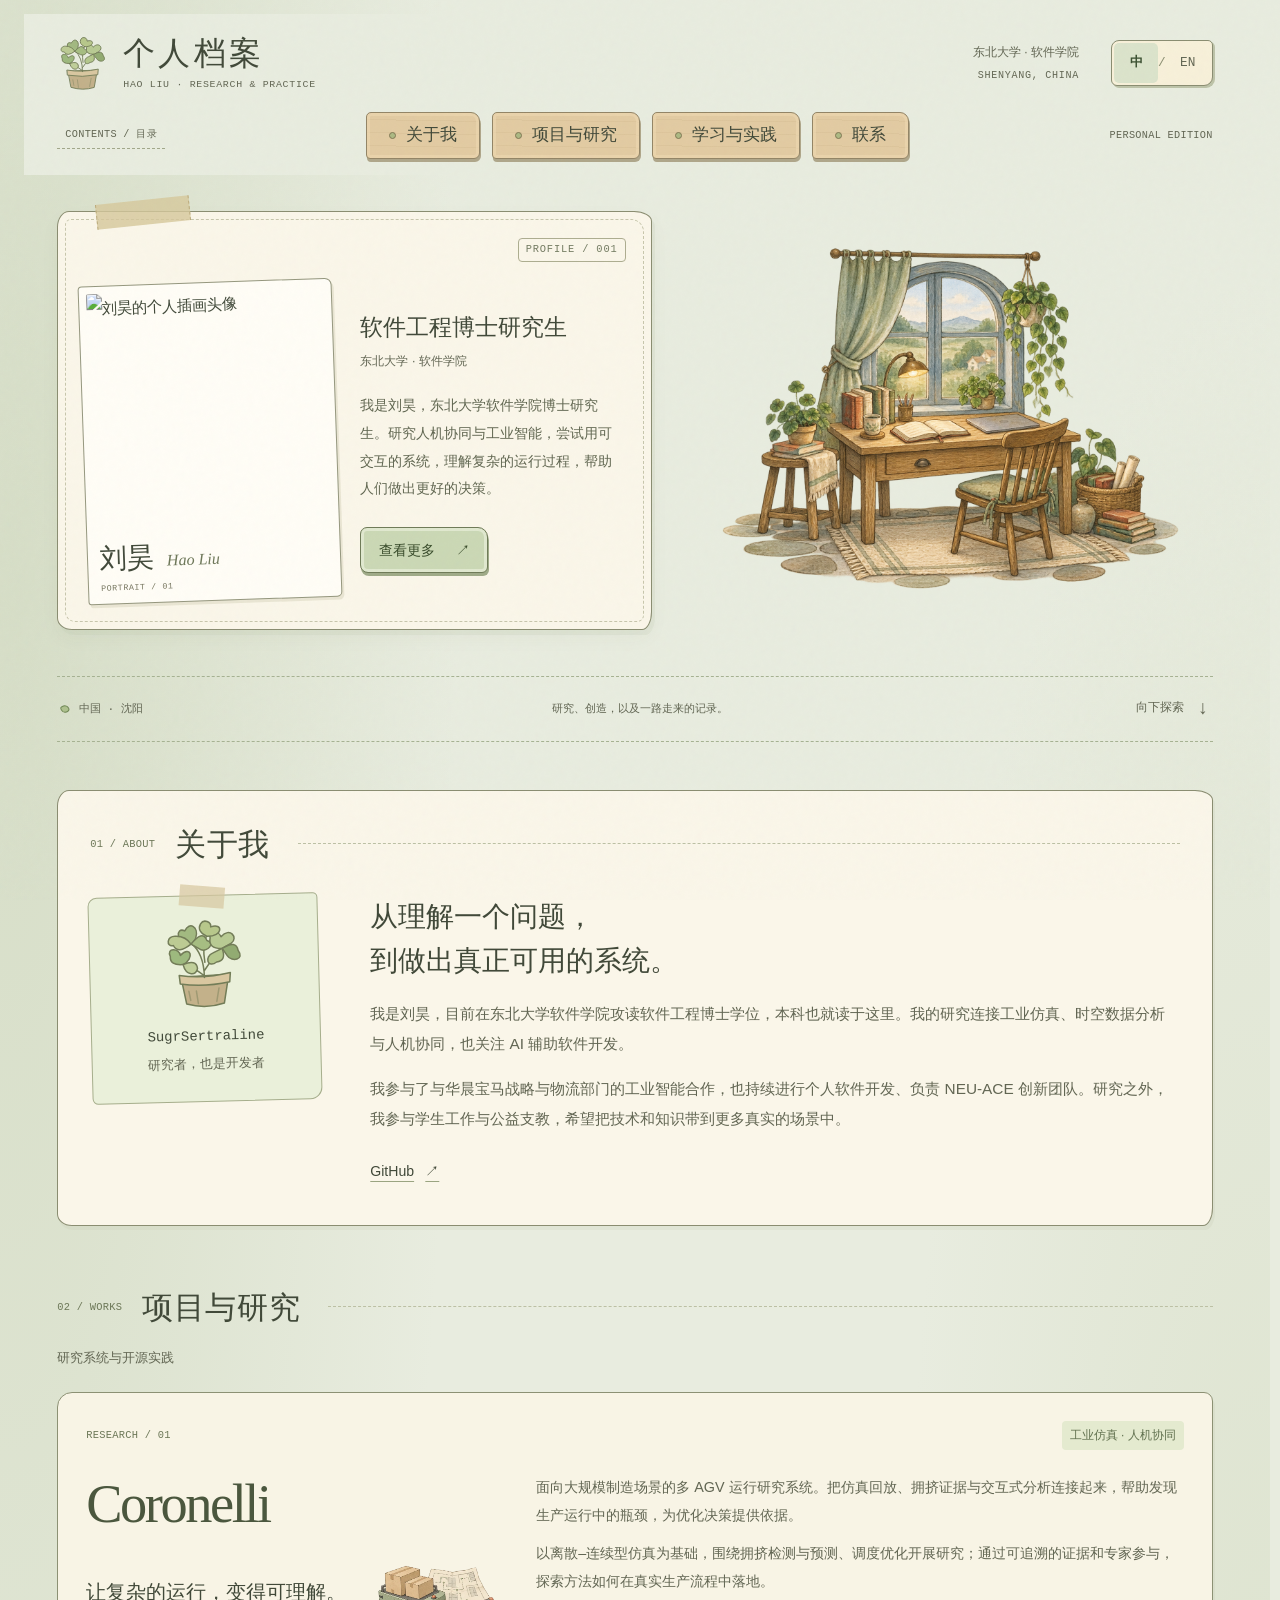
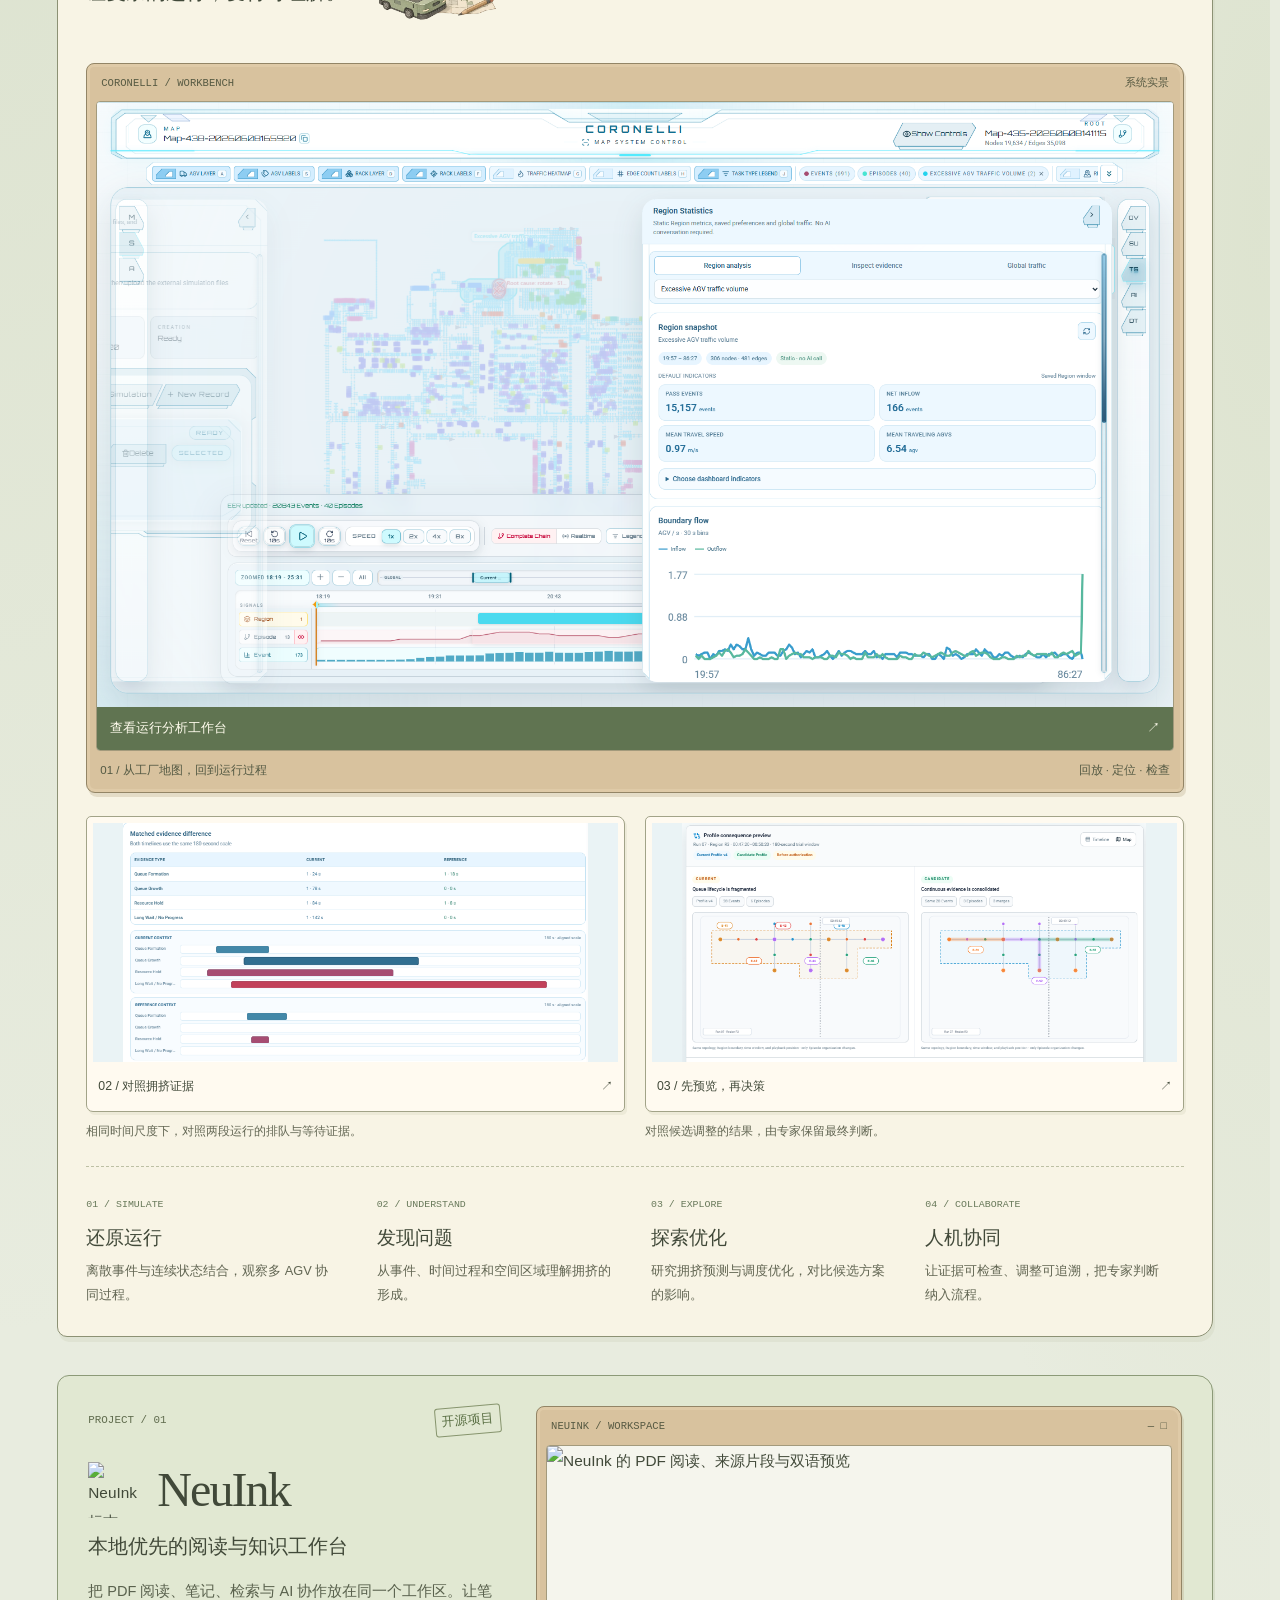
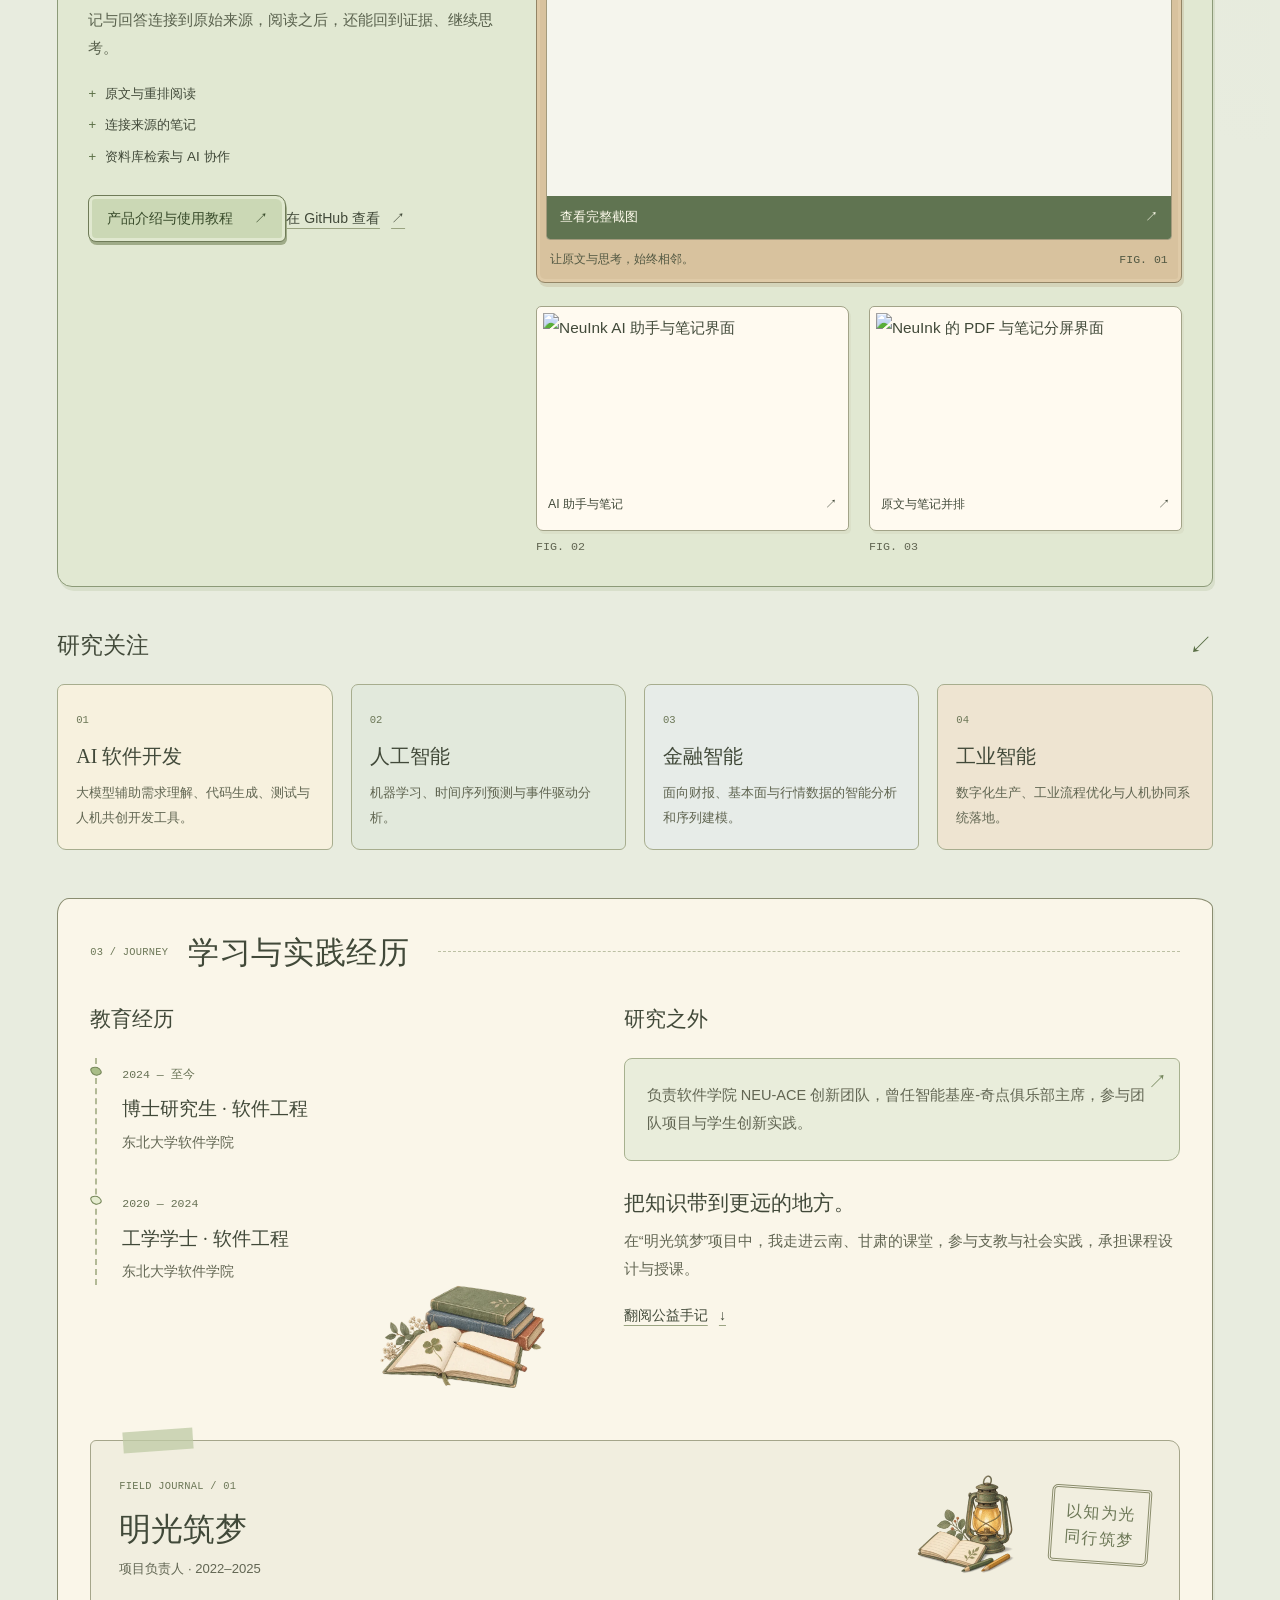
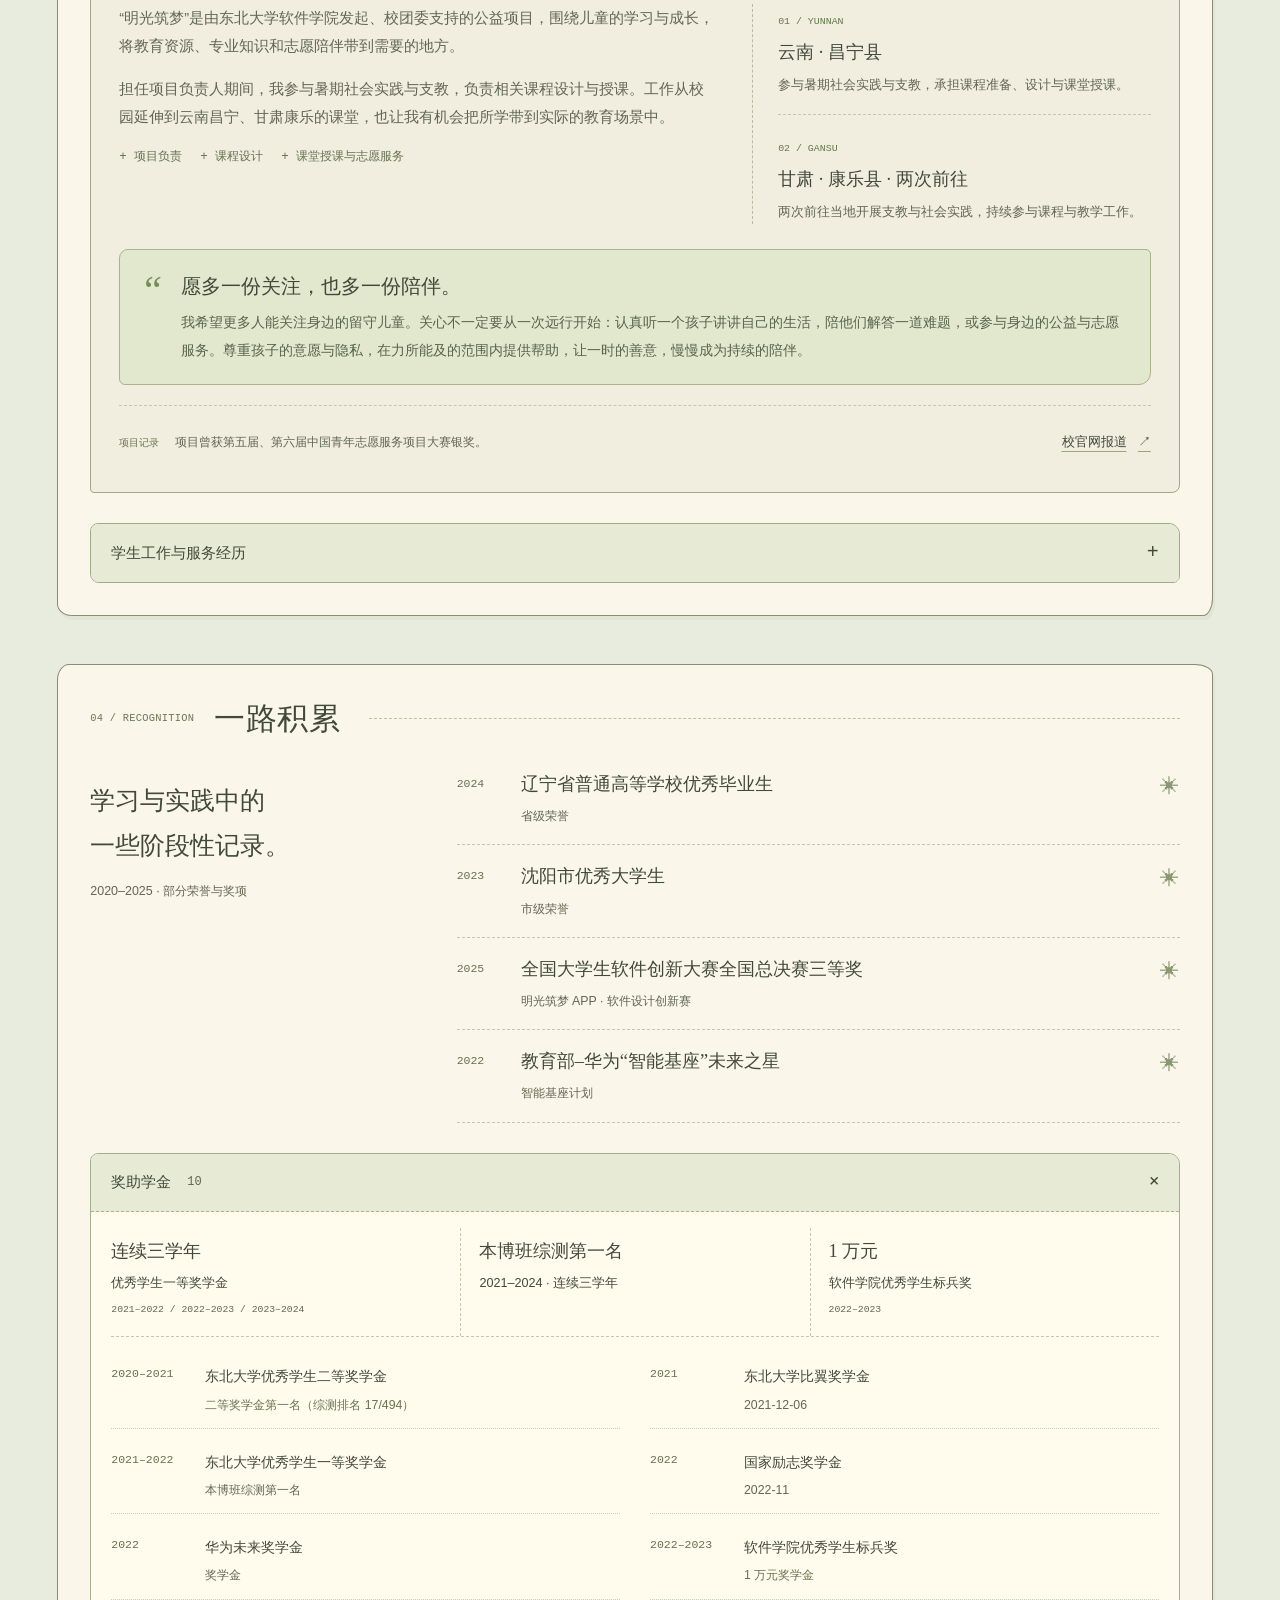
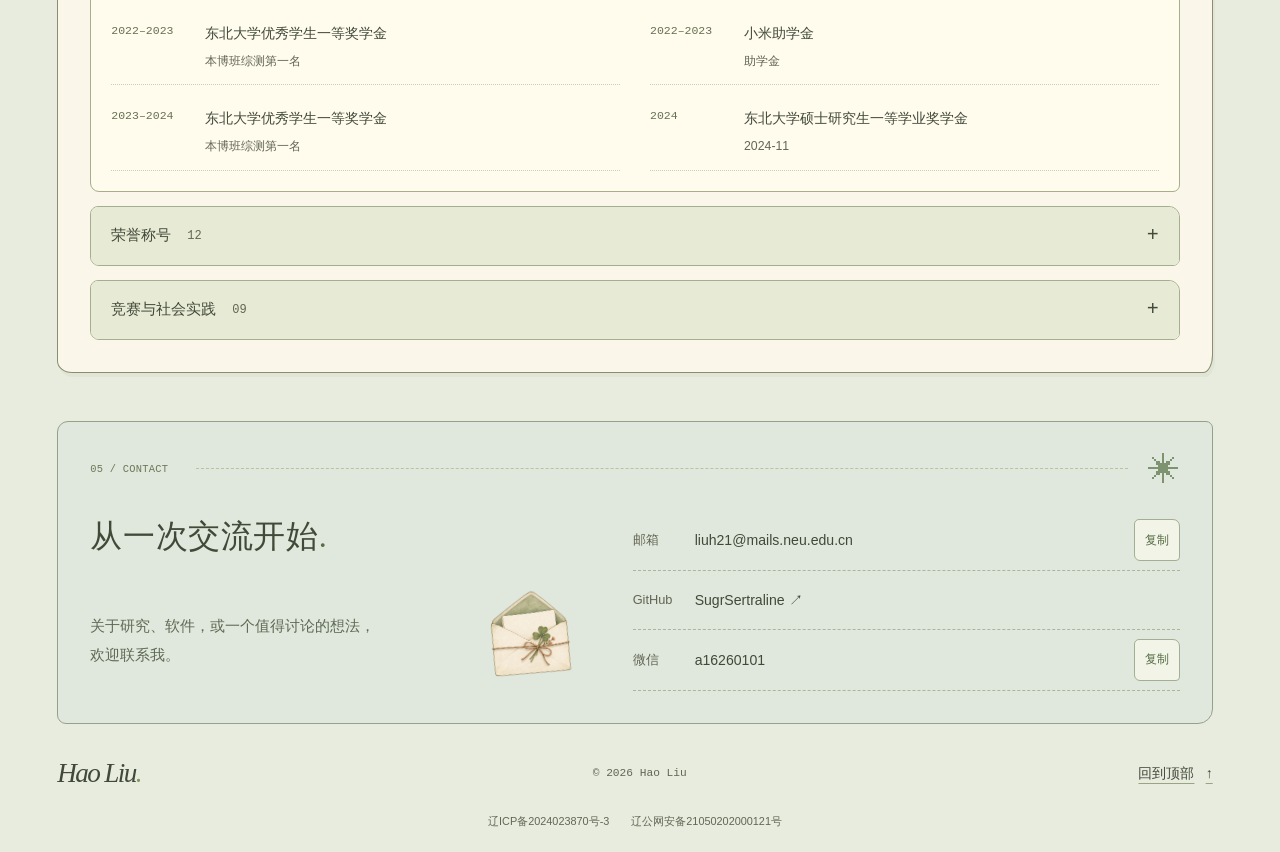
==== index.html @ 45f4bd94 "site: publish personal homepage and link Neuink guide" ====
<!DOCTYPE html>

<html lang="zh-CN">
<head>
<meta charset="utf-8"/>
<meta content="width=device-width, initial-scale=1, viewport-fit=cover" name="viewport"/>
<meta content="刘昊，东北大学软件学院软件工程博士研究生。研究工业仿真、拥挤分析与人机协同，开发 Coronelli 与 NeuInk。" name="description"/>
<meta content="#e8ecdf" name="theme-color"/>
<title>刘昊 Hao Liu · 研究与实践</title>
<link href="https://cdn.sugrsertraline.top/icon.png" rel="icon" type="image/png"/>
<link href="https://cdn.sugrsertraline.top/icon.png" rel="apple-touch-icon"/>
<link href="./assets/observatory.css?v=f164f3eff3" rel="stylesheet"/>
<link href="./assets/site.css?v=f6e7aa1efb" rel="stylesheet"/>
<link href="./assets/cottage.css?v=7f6e14c7ea" rel="stylesheet"/>
<script defer="" src="./assets/site.js?v=0a96ed7f50"></script>
<script defer="" src="./assets/cottage-motion.js?v=49796ff4e0"></script>
</head>
<body>
<a class="skip-link" data-en="Skip to content" href="#main">跳到正文</a>
<div class="paper"><header class="site-header">
<div class="masthead page-width">
<a aria-label="刘昊，返回首页" class="archive-mark" data-en-aria="Hao Liu, back to top" href="#home"><span class="masthead-title"><strong data-en="The Personal Archive">个人档案</strong><small>HAO LIU · RESEARCH &amp; PRACTICE</small></span></a>
<div class="masthead-note"><span data-en="Northeastern University">东北大学 · 软件学院</span><span>SHENYANG, CHINA</span></div>
<div class="header-controls"><div aria-label="页面语言" class="language-switch" data-en-aria="Page language" role="group"><button aria-label="切换为中文" aria-pressed="true" data-language="zh" type="button">中</button><span aria-hidden="true">/</span><button aria-label="Switch to English" aria-pressed="false" data-language="en" type="button">EN</button></div><button aria-controls="navigation" aria-expanded="false" aria-label="打开导航" class="menu-toggle" data-en-aria="Open navigation" type="button"><span></span><span></span></button></div>
</div>
<div class="navigation-wrap page-width"><span aria-hidden="true" class="nav-caption">CONTENTS / 目录</span><nav aria-label="主导航" class="navigation" data-en-aria="Main navigation" id="navigation"><a data-en="About" href="#about">关于我</a><a data-en="Projects &amp; research" href="#research">项目与研究</a><a data-en="Journey" href="#journey">学习与实践</a><a data-en="Contact" href="#contact">联系</a></nav><span aria-hidden="true" class="nav-edition">PERSONAL EDITION</span></div>
</header><main id="main">
<section aria-labelledby="hero-name" class="hero page-width" id="home">
<div class="hero-copy">
<p class="eyebrow"><span class="issue-label">PROFILE / 001</span></p>
<figure class="hero-portrait"><img alt="刘昊的个人插画头像" class="hero-avatar" data-en-alt="Hao Liu’s illustrated avatar" decoding="async" fetchpriority="high" height="400" src="https://cdn.sugrsertraline.top/avatar.webp" width="400"/><figcaption><h1 id="hero-name"><span>刘昊</span><span lang="en">Hao Liu</span></h1><span aria-hidden="true" class="portrait-number">PORTRAIT / 01</span></figcaption></figure>
<div class="hero-identity">
<p class="hero-role" data-en="PhD Student in Software Engineering">软件工程博士研究生</p>
<p class="hero-affiliation" data-en="School of Software, Northeastern University">东北大学 · 软件学院</p>
<p class="hero-intro" data-en="I am Hao Liu, a PhD student at Northeastern University’s School of Software. I study human–AI collaboration and industrial intelligence, building systems that help people understand complex processes and make better decisions.">我是刘昊，东北大学软件学院博士研究生。研究人机协同与工业智能，尝试用可交互的系统，理解复杂的运行过程，帮助人们做出更好的决策。</p>
<div class="hero-actions"><a class="button button-primary" href="#research"><span data-en="View more">查看更多</span><span aria-hidden="true">↗</span></a></div>
</div>
</div>
<div class="hero-art">
  <img class="study-scene" src="./assets/study-cottage.png" width="1536" height="1024" alt="" aria-hidden="true" draggable="false" decoding="async" fetchpriority="high"/>
</div>
<div class="hero-foot"><span class="location"><span aria-hidden="true" class="location-dot"></span><span data-en="Shenyang, China">中国 · 沈阳</span></span><span class="hero-foot-middle" data-en="Research, making, and notes along the way.">研究、创造，以及一路走来的记录。</span><a class="scroll-link" href="#about"><span data-en="SCROLL TO EXPLORE">向下探索</span><span aria-hidden="true">↓</span></a></div>
</section>
<section aria-labelledby="about-heading" class="section page-width" id="about">
<div class="section-heading"><span class="section-index">01 / ABOUT</span><h2 data-en="A little about me" id="about-heading">关于我</h2></div>
<div class="about-layout">
<div class="profile-note"><div><strong>SugrSertraline</strong><span data-en="Researcher &amp; developer">研究者，也是开发者</span></div></div>
<div class="about-body">
<p class="about-lead" data-en="From understanding a problem to building a system people can use.">从理解一个问题，<br/>到做出真正可用的系统。</p>
<p data-en="I am Hao Liu, a PhD student in Software Engineering at Northeastern University’s School of Software, where I also completed my undergraduate studies. My research connects industrial simulation, spatiotemporal analysis, and human–AI collaboration, with an interest in AI-assisted software development.">我是刘昊，目前在东北大学软件学院攻读软件工程博士学位，本科也就读于这里。我的研究连接工业仿真、时空数据分析与人机协同，也关注 AI 辅助软件开发。</p>
<p data-en="I have participated in industrial intelligence collaboration with BMW Brilliance’s Strategy and Logistics departments. Alongside research, I develop software, lead the NEU-ACE innovation team, and take part in educational volunteering and community projects.">我参与了与华晨宝马战略与物流部门的工业智能合作，也持续进行个人软件开发、负责 NEU-ACE 创新团队。研究之外，我参与学生工作与公益支教，希望把技术和知识带到更多真实的场景中。</p>
<div class="about-links"><a class="text-link" href="https://github.com/SugrSertraline" rel="noopener noreferrer" target="_blank">GitHub <span aria-hidden="true">↗</span></a><!-- NEU-ACE link paused; restore when the team page is ready.
<a class="text-link" href="./ace/"><span data-en="NEU-ACE team">NEU-ACE 创新团队</span><span aria-hidden="true">↗</span></a>
--></div>
</div>
</div>
</section>
<section aria-labelledby="research-heading" class="section page-width" id="research">
<div class="section-heading"><span class="section-index">02 / WORKS</span><h2 data-en="Projects &amp; research" id="research-heading">项目与研究</h2></div>
<div class="research-intro"><span class="research-note" data-en="Research systems &amp; open-source work">研究系统与开源实践</span></div>
<article class="coronelli-feature" id="coronelli" aria-labelledby="coronelli-title">
  <div class="coronelli-heading"><span class="section-index">RESEARCH / 01</span><span class="research-category" data-en="Industrial simulation · Human–AI collaboration">工业仿真 · 人机协同</span></div>
  <div class="coronelli-intro">
    <div class="coronelli-nameplate"><h3 id="coronelli-title">Coronelli</h3><div class="coronelli-caption"><p class="coronelli-tagline" data-en="Making complex operations legible.">让复杂的运行，变得可理解。</p><img class="chapter-illustration illustration-agv" src="./assets/study-agv.webp" width="512" height="341" loading="lazy" decoding="async" alt="" aria-hidden="true" draggable="false"/></div></div>
    <div class="coronelli-description"><p data-en="A research system for multi-AGV operations in large manufacturing environments. It brings simulation replay, congestion evidence, and interactive analysis into a shared workspace, supporting the investigation of production bottlenecks and optimization decisions.">面向大规模制造场景的多 AGV 运行研究系统。把仿真回放、拥挤证据与交互式分析连接起来，帮助发现生产运行中的瓶颈，为优化决策提供依据。</p><p data-en="The research combines discrete-event and continuous-state simulation, with a focus on congestion detection and prediction, scheduling optimization, and human–AI collaboration grounded in inspectable evidence.">以离散–连续型仿真为基础，围绕拥挤检测与预测、调度优化开展研究；通过可追溯的证据和专家参与，探索方法如何在真实生产流程中落地。</p></div>
  </div>
  <div class="coronelli-gallery">
    <figure class="coronelli-main-shot">
      <div class="specimen-bar"><span>CORONELLI / WORKBENCH</span><span data-en="System screenshot">系统实景</span></div>
      <button type="button" class="project-image-button" data-figure="Coronelli" data-src="./assets/coronelli-workbench.webp" data-original="./assets/coronelli-workbench.webp" data-alt-zh="Coronelli 多 AGV 运行回放、区域统计与时间线工作台" data-alt-en="Coronelli multi-AGV replay, region statistics, and timeline workbench" aria-label="放大 Coronelli 运行分析工作台" data-en-aria="Enlarge the Coronelli analysis workbench">
        <img src="./assets/coronelli-workbench.webp" width="1920" height="1080" loading="lazy" decoding="async" alt="Coronelli 地图、AGV 运行时间线与区域分析面板" data-en-alt="Coronelli map, AGV timeline, and regional analysis panel"/>
        <span class="image-open"><span data-en="Explore the workbench">查看运行分析工作台</span><span aria-hidden="true">↗</span></span>
      </button>
      <figcaption><span data-en="01 / From the factory map to the running process">01 / 从工厂地图，回到运行过程</span><span data-en="Replay · locate · inspect">回放 · 定位 · 检查</span></figcaption>
    </figure>
    <div class="coronelli-detail-shots">
      <figure><button type="button" data-figure="Coronelli" data-src="./assets/coronelli-evidence-comparison.webp" data-original="./assets/coronelli-evidence-comparison.webp" data-alt-zh="Coronelli 当前运行与参考运行的拥挤事件时间线对比" data-alt-en="Coronelli congestion-event timelines for current and reference contexts" aria-label="放大 Coronelli 拥挤证据对比" data-en-aria="Enlarge the Coronelli congestion evidence comparison"><img src="./assets/coronelli-evidence-comparison.webp" width="834" height="428" loading="lazy" decoding="async" alt="相同时间尺度下的排队、资源占用与长时等待对比" data-en-alt="Queueing, resource hold, and prolonged waiting compared on the same time scale"/><span class="thumbnail-label"><span data-en="02 / Compare congestion evidence">02 / 对照拥挤证据</span><span aria-hidden="true">↗</span></span></button><figcaption data-en="Compare queueing and waiting evidence from two contexts on the same time scale.">相同时间尺度下，对照两段运行的排队与等待证据。</figcaption></figure>
      <figure><button type="button" data-figure="Coronelli" data-src="./assets/coronelli-human-ai.webp" data-original="./assets/coronelli-human-ai.webp" data-alt-zh="Coronelli 当前分析规则与候选规则的结果对比" data-alt-en="Coronelli comparison of current and candidate analysis profiles" aria-label="放大 Coronelli 人机协同预览" data-en-aria="Enlarge the Coronelli human–AI preview"><img src="./assets/coronelli-human-ai.webp" width="856" height="440" loading="lazy" decoding="async" alt="Coronelli 规则调整前后的事件组织对比" data-en-alt="Coronelli before-and-after preview of event organization"/><span class="thumbnail-label"><span data-en="03 / Review before adopting">03 / 先预览，再决策</span><span aria-hidden="true">↗</span></span></button><figcaption data-en="Compare candidate changes while experts retain the decision.">对照候选调整的结果，由专家保留最终判断。</figcaption></figure>
    </div>
  </div>
  <div class="research-process" aria-label="研究路径" data-en-aria="Research approach">
    <div><span>01 / SIMULATE</span><h4 data-en="Reconstruct operations">还原运行</h4><p data-en="Discrete-event and continuous-state simulation of multi-AGV processes.">离散事件与连续状态结合，观察多 AGV 协同过程。</p></div>
    <div><span>02 / UNDERSTAND</span><h4 data-en="Find the problem">发现问题</h4><p data-en="Trace congestion through events, temporal processes, and spatial regions.">从事件、时间过程和空间区域理解拥挤的形成。</p></div>
    <div><span>03 / EXPLORE</span><h4 data-en="Explore improvements">探索优化</h4><p data-en="Study congestion prediction and scheduling, then compare candidate changes.">研究拥挤预测与调度优化，对比候选方案的影响。</p></div>
    <div><span>04 / COLLABORATE</span><h4 data-en="Keep experts involved">人机协同</h4><p data-en="Make evidence inspectable and keep expert judgment in the loop.">让证据可检查、调整可追溯，把专家判断纳入流程。</p></div>
  </div>
</article>
<article class="project-feature" id="neuink">
<div class="project-copy"><div class="project-kicker"><span>PROJECT / 01</span><span class="project-stamp" data-en="Open source">开源项目</span></div><div class="project-brand"><img alt="NeuInk 标志" data-en-alt="NeuInk logo" decoding="async" height="256" loading="lazy" src="https://cdn.sugrsertraline.top/neuink-logo.webp" width="256"/><h3>NeuInk</h3></div><p class="project-subtitle" data-en="A local-first reading &amp; knowledge workspace">本地优先的阅读与知识工作台</p><p class="project-description" data-en="Read PDFs, take notes, search your library, and work with AI in one workspace. Connect notes and answers to their original sources, so you can return to the evidence behind an idea.">把 PDF 阅读、笔记、检索与 AI 协作放在同一个工作区。让笔记与回答连接到原始来源，阅读之后，还能回到证据、继续思考。</p><ul class="project-features"><li data-en="Original PDF &amp; reflow reading">原文与重排阅读</li><li data-en="Source-linked notes">连接来源的笔记</li><li data-en="Library search &amp; AI collaboration">资料库检索与 AI 协作</li></ul><a class="button button-primary" href="https://sugrsertraline.github.io/neuink/"><span data-en="Product &amp; user guide">产品介绍与使用教程</span><span aria-hidden="true">↗</span></a><a class="text-link" href="https://github.com/SugrSertraline/neuink" rel="noopener noreferrer" target="_blank"><span data-en="View on GitHub">在 GitHub 查看</span><span aria-hidden="true">↗</span></a></div>
<div class="project-gallery"><figure class="project-preview"><div class="preview-topline"><span>NEUINK / WORKSPACE</span><span aria-hidden="true">— □</span></div><button aria-label="放大查看 NeuInk 工作台截图" class="project-image-button" data-alt-en="NeuInk reading workspace interface" data-alt-zh="NeuInk 阅读工作台界面" data-en-aria="Enlarge the NeuInk workspace screenshot" data-figure="NeuInk" data-original="https://cdn.sugrsertraline.top/neuink-workspace.png" data-src="https://cdn.sugrsertraline.top/neuink-workspace.webp" type="button"><img alt="NeuInk 的 PDF 阅读、来源片段与双语预览" data-en-alt="NeuInk PDF reading, source segments, and bilingual preview" decoding="async" height="900" loading="lazy" src="https://cdn.sugrsertraline.top/neuink-workspace.webp" width="1600"/><span class="image-open"><span data-en="View screenshot">查看完整截图</span><span aria-hidden="true">↗</span></span></button><figcaption><span data-en="Reading, with context close at hand.">让原文与思考，始终相邻。</span><span>FIG. 01</span></figcaption></figure><div class="gallery-thumbnails">
<figure><button aria-label="放大查看 AI 助手与笔记截图" data-alt-en="NeuInk AI assistant and source-linked notes" data-alt-zh="NeuInk AI 助手与来源笔记" data-en-aria="Enlarge the AI assistant and notes screenshot" data-figure="NeuInk" data-original="https://cdn.sugrsertraline.top/neuink-assistant.png" data-src="https://cdn.sugrsertraline.top/neuink-assistant.webp" type="button"><img alt="NeuInk AI 助手与笔记界面" data-en-alt="NeuInk AI assistant and notes interface" decoding="async" height="900" loading="lazy" src="https://cdn.sugrsertraline.top/neuink-assistant.webp" width="1600"/><span class="thumbnail-label"><span data-en="AI assistant &amp; notes">AI 助手与笔记</span><span aria-hidden="true">↗</span></span></button><figcaption>FIG. 02</figcaption></figure>
<figure><button aria-label="放大查看原文与笔记分屏截图" data-alt-en="NeuInk split-view PDF reading and notes" data-alt-zh="NeuInk 原文与笔记分屏阅读" data-en-aria="Enlarge the split-view reading screenshot" data-figure="NeuInk" data-original="https://cdn.sugrsertraline.top/neuink-split.png" data-src="https://cdn.sugrsertraline.top/neuink-split.webp" type="button"><img alt="NeuInk 的 PDF 与笔记分屏界面" data-en-alt="NeuInk PDF and notes in split view" decoding="async" height="900" loading="lazy" src="https://cdn.sugrsertraline.top/neuink-split.webp" width="1600"/><span class="thumbnail-label"><span data-en="Reading side by side">原文与笔记并排</span><span aria-hidden="true">↗</span></span></button><figcaption>FIG. 03</figcaption></figure>
</div></div>
</article>
<div class="interests-heading"><h3 data-en="Research interests">研究关注</h3><span aria-hidden="true">↙</span></div>
<div class="interests-grid">
<div><span class="interest-number">01</span><h3 data-en="AI software development">AI 软件开发</h3><p data-en="LLMs for requirements, code generation, testing, and human–AI development tools.">大模型辅助需求理解、代码生成、测试与人机共创开发工具。</p></div>
<div><span class="interest-number">02</span><h3 data-en="Artificial intelligence">人工智能</h3><p data-en="Machine learning, time-series forecasting, and event-driven analysis.">机器学习、时间序列预测与事件驱动分析。</p></div>
<div><span class="interest-number">03</span><h3 data-en="Financial intelligence">金融智能</h3><p data-en="Intelligent analysis of financial statements, fundamentals, and market data.">面向财报、基本面与行情数据的智能分析和序列建模。</p></div>
<div><span class="interest-number">04</span><h3 data-en="Industrial intelligence">工业智能</h3><p data-en="Digital production, process optimization, and industrial human–AI systems.">数字化生产、工业流程优化与人机协同系统落地。</p></div>
</div>
</section>
<section aria-labelledby="journey-heading" class="section page-width" id="journey">
<div class="section-heading"><span class="section-index">03 / JOURNEY</span><h2 data-en="Education &amp; practical experience" id="journey-heading">学习与实践经历</h2></div>
<div class="journey-layout">
<div><h3 class="column-heading" data-en="Education">教育经历</h3><div class="timeline">
<article class="timeline-item"><span class="timeline-date" data-en="2024 — PRESENT">2024 — 至今</span><h3 data-en="PhD · Software Engineering">博士研究生 · 软件工程</h3><p data-en="School of Software, Northeastern University">东北大学软件学院</p></article>
<article class="timeline-item"><span class="timeline-date">2020 — 2024</span><h3 data-en="B.Eng. · Software Engineering">工学学士 · 软件工程</h3><p data-en="School of Software, Northeastern University">东北大学软件学院</p></article>
</div><img class="chapter-illustration illustration-books" src="./assets/study-books.webp" width="512" height="341" loading="lazy" decoding="async" alt="" aria-hidden="true" draggable="false"/></div>
<div class="practice-column"><h3 class="column-heading" data-en="Beyond research">研究之外</h3><div class="practice-feature"><span aria-hidden="true" class="practice-symbol">↗</span><p data-en="I lead the NEU-ACE innovation team at the School of Software and have served as president of the Intelligent Computing Foundation–Singularity Club, taking part in team projects and student innovation.">负责软件学院 NEU-ACE 创新团队，曾任智能基座-奇点俱乐部主席，参与团队项目与学生创新实践。</p><!-- NEU-ACE link paused; restore when the team page is ready.
<a class="text-link" href="./ace/"><span data-en="Meet NEU-ACE">了解 NEU-ACE</span><span aria-hidden="true">↗</span></a>
--></div><div class="volunteering"><h3 data-en="Sharing knowledge, further afield.">把知识带到更远的地方。</h3><p data-en="Through the Mingguang Dream Building project, I took part in teaching and community programs in Yunnan and Gansu, designing and teaching courses.">在“明光筑梦”项目中，我走进云南、甘肃的课堂，参与支教与社会实践，承担课程设计与授课。</p><a class="text-link" href="#mingguang"><span data-en="Read my volunteering notes">翻阅公益手记</span><span aria-hidden="true">↓</span></a></div></div>
</div>
<article aria-labelledby="service-title" class="service-story" id="mingguang">
<div class="service-story-heading"><div><span class="section-index">FIELD JOURNAL / 01</span><h3 data-en="Mingguang Dream Building" id="service-title">明光筑梦</h3><p class="service-role" data-en="Project lead · 2022–2025">项目负责人 · 2022–2025</p></div><div class="service-keepsake"><img class="chapter-illustration illustration-lantern" src="./assets/study-lantern.webp" width="512" height="427" loading="lazy" decoding="async" alt="" aria-hidden="true" draggable="false"/><span class="service-seal" data-en="LEARNING / TOGETHER">以知为光<br/>同行筑梦</span></div></div>
<div class="service-story-grid"><div class="service-story-copy"><p data-en="Mingguang Dream Building is a public-service project initiated by Northeastern University’s School of Software and supported by the university Youth League Committee. It brings educational resources and volunteer support to children, with a focus on learning and growth.">“明光筑梦”是由东北大学软件学院发起、校团委支持的公益项目，围绕儿童的学习与成长，将教育资源、专业知识和志愿陪伴带到需要的地方。</p><p data-en="As project lead, I took part in summer teaching and community programs and was responsible for course design and teaching. These experiences brought my work beyond campus and into classrooms in Changning, Yunnan, and Kangle, Gansu.">担任项目负责人期间，我参与暑期社会实践与支教，负责相关课程设计与授课。工作从校园延伸到云南昌宁、甘肃康乐的课堂，也让我有机会把所学带到实际的教育场景中。</p><div class="service-responsibilities"><span data-en="Project leadership">项目负责</span><span data-en="Course design">课程设计</span><span data-en="Teaching &amp; volunteering">课堂授课与志愿服务</span></div></div>
<div class="service-places"><div><span class="place-index">01 / YUNNAN</span><h4 data-en="Changning County">云南 · 昌宁县</h4><p data-en="Summer community service and teaching, including course preparation and classroom delivery.">参与暑期社会实践与支教，承担课程准备、设计与课堂授课。</p></div><div><span class="place-index">02 / GANSU</span><h4 data-en="Kangle County · two visits">甘肃 · 康乐县 · 两次前往</h4><p data-en="Two visits to take part in local teaching and community programs.">两次前往当地开展支教与社会实践，持续参与课程与教学工作。</p></div></div></div>
<aside aria-labelledby="service-invitation-title" class="service-invitation"><span aria-hidden="true">“</span><div><h4 data-en="A little attention can be a beginning." id="service-invitation-title">愿多一份关注，也多一份陪伴。</h4><p data-en="I hope more people will notice the children around them whose parents work far from home. Care can begin nearby: listen to what a child wants to share, help with a difficult question, or join a local volunteering program. Respect their wishes and privacy, and offer support within your means. A small act of kindness, continued over time, can become steady companionship.">我希望更多人能关注身边的留守儿童。关心不一定要从一次远行开始：认真听一个孩子讲讲自己的生活，陪他们解答一道难题，或参与身边的公益与志愿服务。尊重孩子的意愿与隐私，在力所能及的范围内提供帮助，让一时的善意，慢慢成为持续的陪伴。</p></div></aside><div class="service-public-record"><span data-en="PROJECT RECORD">项目记录</span><p data-en="The project received Silver Awards in the 5th and 6th China Youth Volunteer Service Project Competitions.">项目曾获第五届、第六届中国青年志愿服务项目大赛银奖。</p><a class="text-link" href="https://sc.neu.edu.cn/2024/0406/c142a245177/pagem.htm" rel="noopener noreferrer" target="_blank"><span data-en="University report">校官网报道</span><span aria-hidden="true">↗</span></a></div>
</article><details class="experience-details"><summary><span data-en="Student leadership &amp; service">学生工作与服务经历</span><span aria-hidden="true" class="details-plus">+</span></summary><div class="experience-list">
<div><span class="timeline-date" data-en="2025 — PRESENT">2025 — 至今</span><p data-en="Lead, NEU-ACE Innovation Team, School of Software">东北大学软件学院 NEU-ACE 创新团队负责人</p></div>
<div><span class="timeline-date">2023 — 2025</span><p data-en="Secretary, Undergraduate Party Branches III and IV, School of Software">东北大学软件学院本科生第三、第四党支部书记</p></div>
<div><span class="timeline-date">2023 — 2024</span><p data-en="Vice Chair, Student Self-Management Committee, School of Software">东北大学软件学院自管会副主席</p></div>
<div><span class="timeline-date">2023 — 2024</span><p data-en="Chair, Graduation Committee, School of Software">东北大学软件学院毕委会主席</p></div>
<div><span class="timeline-date">2022 — 2024</span><p data-en="President, Intelligent Computing Foundation–Singularity Club">东北大学智能基座-奇点俱乐部主席</p></div>
<div><span class="timeline-date">2022 — 2025</span><p data-en="Project Lead, “Mingguang Dream Building” Program">东北大学“明光筑梦”项目负责人</p></div>
</div></details>
</section>
<section aria-labelledby="honors-heading" class="section page-width" id="honors">
<div class="section-heading"><span class="section-index">04 / RECOGNITION</span><h2 data-en="Honors &amp; awards" id="honors-heading">一路积累</h2></div>
<div class="honors-layout"><div class="honors-note"><p data-en="A few milestones along the way.">学习与实践中的<br/>一些阶段性记录。</p><span data-en="Selected honors, 2020–2025">2020–2025 · 部分荣誉与奖项</span></div><div class="selected-honors">
<article><span class="timeline-date">2024</span><div><h3 data-en="Outstanding Graduate, Liaoning Province">辽宁省普通高等学校优秀毕业生</h3><p data-en="Provincial honor">省级荣誉</p></div><span aria-hidden="true" class="honor-star">✳</span></article>
<article><span class="timeline-date">2023</span><div><h3 data-en="Outstanding University Student, Shenyang">沈阳市优秀大学生</h3><p data-en="Municipal honor">市级荣誉</p></div><span aria-hidden="true" class="honor-star">✳</span></article>
<article><span class="timeline-date">2025</span><div><h3 data-en="Third Prize, National College Student Software Innovation Competition">全国大学生软件创新大赛全国总决赛三等奖</h3><p data-en="Mingguang APP · Software Design &amp; Innovation">明光筑梦 APP · 软件设计创新赛</p></div><span aria-hidden="true" class="honor-star">✳</span></article>
<article><span class="timeline-date">2022</span><div><h3 data-en="Future Star, Ministry of Education–Huawei Intelligent Computing Foundation">教育部–华为“智能基座”未来之星</h3><p data-en="Intelligent Computing Foundation program">智能基座计划</p></div><span aria-hidden="true" class="honor-star">✳</span></article>
</div></div>
<div class="honors-archive" id="honors-archive"><details class="scholarships-expanded" id="scholarships" open=""><summary><span class="archive-summary-label"><span data-en="Scholarships &amp; grants">奖助学金</span><span class="archive-count">10</span></span><span aria-hidden="true" class="details-plus">+</span></summary><div class="scholarship-highlights"><div><strong data-en="3 consecutive years">连续三学年</strong><span data-en="First-Class Outstanding Student Scholarship">优秀学生一等奖学金</span><small>2021–2022 / 2022–2023 / 2023–2024</small></div><div><strong data-en="No. 1 in class assessment">本博班综测第一名</strong><span data-en="2021–2024 · three consecutive academic years">2021–2024 · 连续三学年</span></div><div><strong data-en="RMB 10,000">1 万元</strong><span data-en="Model Outstanding Student Award">软件学院优秀学生标兵奖</span><small>2022–2023</small></div></div><div class="award-list"><div class="award-row award-highlight"><span class="timeline-date">2020–2021</span><div><h4 data-en="Second-Class Outstanding Student Scholarship, Northeastern University">东北大学优秀学生二等奖学金</h4><p class="award-distinction" data-en="First among second-class recipients; comprehensive assessment rank 17/494">二等奖学金第一名（综测排名 17/494）</p></div></div><div class="award-row"><span class="timeline-date">2021</span><div><h4 data-en="Biyi Scholarship, Northeastern University">东北大学比翼奖学金</h4><p data-en="2021-12-06">2021-12-06</p></div></div><div class="award-row"><span class="timeline-date">2021–2022</span><div><h4 data-en="First-Class Outstanding Student Scholarship, Northeastern University">东北大学优秀学生一等奖学金</h4><p data-en="Top comprehensive assessment score in the integrated undergraduate-to-doctoral class">本博班综测第一名</p></div></div><div class="award-row"><span class="timeline-date">2022</span><div><h4 data-en="National Encouragement Scholarship">国家励志奖学金</h4><p data-en="2022-11">2022-11</p></div></div><div class="award-row"><span class="timeline-date">2022</span><div><h4 data-en="Huawei Future Scholarship">华为未来奖学金</h4><p data-en="Scholarship">奖学金</p></div></div><div class="award-row award-highlight"><span class="timeline-date">2022–2023</span><div><h4 data-en="Model Outstanding Student Award, School of Software">软件学院优秀学生标兵奖</h4><p class="award-distinction" data-en="RMB 10,000 scholarship">1 万元奖学金</p></div></div><div class="award-row"><span class="timeline-date">2022–2023</span><div><h4 data-en="First-Class Outstanding Student Scholarship, Northeastern University">东北大学优秀学生一等奖学金</h4><p data-en="Top comprehensive assessment score in the integrated undergraduate-to-doctoral class">本博班综测第一名</p></div></div><div class="award-row"><span class="timeline-date">2022–2023</span><div><h4 data-en="Xiaomi Financial Aid Grant">小米助学金</h4><p data-en="Financial aid">助学金</p></div></div><div class="award-row"><span class="timeline-date">2023–2024</span><div><h4 data-en="First-Class Outstanding Student Scholarship, Northeastern University">东北大学优秀学生一等奖学金</h4><p data-en="Top comprehensive assessment score in the integrated undergraduate-to-doctoral class">本博班综测第一名</p></div></div><div class="award-row"><span class="timeline-date">2024</span><div><h4 data-en="First-Class Academic Scholarship for Master’s Students, Northeastern University">东北大学硕士研究生一等学业奖学金</h4><p data-en="2024-11">2024-11</p></div></div></div></details><details><summary><span class="archive-summary-label"><span data-en="Honors">荣誉称号</span><span class="archive-count">12</span></span><span aria-hidden="true" class="details-plus">+</span></summary><div class="award-list"><div class="award-row"><span class="timeline-date">2020</span><div><h4 data-en="Outstanding Military Training Student, Northeastern University">东北大学优秀学兵</h4><p data-en="2020-09-27">2020-09-27</p></div></div><div class="award-row"><span class="timeline-date">2021</span><div><h4 data-en="Outstanding Student, Northeastern University">东北大学优秀学生</h4><p data-en="2021-12-28">2021-12-28</p></div></div><div class="award-row"><span class="timeline-date">2022</span><div><h4 data-en="Model Outstanding Student, Northeastern University">东北大学优秀学生标兵</h4><p data-en="2022-12-28">2022-12-28</p></div></div><div class="award-row"><span class="timeline-date">2022</span><div><h4 data-en="Future Star, Ministry of Education–Huawei Intelligent Computing Foundation">教育部-华为“智能基座”未来之星</h4><p data-en="Honor">荣誉称号</p></div></div><div class="award-row"><span class="timeline-date">2022</span><div><h4 data-en="Outstanding Student Development Mentor, Northeastern University">东北大学优秀成长发展指导员</h4><p data-en="2022-12">2022-12</p></div></div><div class="award-row"><span class="timeline-date">2022</span><div><h4 data-en="18th Self-Improvement Star, Northeastern University">东北大学第十八届自强之星</h4><p data-en="2022-12">2022-12</p></div></div><div class="award-row"><span class="timeline-date">2023</span><div><h4 data-en="Outstanding Student, Northeastern University">东北大学优秀学生</h4><p data-en="2023-12-15">2023-12-15</p></div></div><div class="award-row"><span class="timeline-date">2023</span><div><h4 data-en="19th Model Self-Improvement Star, Northeastern University">东北大学第十九届自强之星标兵</h4><p data-en="2023-12">2023-12</p></div></div><div class="award-row"><span class="timeline-date">2023</span><div><h4 data-en="Outstanding University Student of 2023, Shenyang">2023 年度沈阳市优秀大学生</h4><p data-en="Municipal honor">市级荣誉</p></div></div><div class="award-row"><span class="timeline-date">2024</span><div><h4 data-en="Outstanding Graduate, Liaoning Province">辽宁省普通高等学校优秀毕业生</h4><p data-en="2024-04">2024-04</p></div></div><div class="award-row"><span class="timeline-date">2024</span><div><h4 data-en="Outstanding Student Party Member, Northeastern University">东北大学优秀学生共产党员</h4><p data-en="2024-06-27">2024-06-27</p></div></div><div class="award-row"><span class="timeline-date">2025</span><div><h4 data-en="Outstanding Student Party Branch Secretary, School of Software">东北大学软件学院优秀学生党支部书记</h4><p data-en="2025-06">2025-06</p></div></div></div></details><details><summary><span class="archive-summary-label"><span data-en="Competitions &amp; community service">竞赛与社会实践</span><span class="archive-count">09</span></span><span aria-hidden="true" class="details-plus">+</span></summary><div class="award-list"><div class="award-row"><span class="timeline-date">2020</span><div><h4 data-en="5th China Youth Volunteer Service Project Competition">第五届中国青年志愿服务项目大赛</h4><p data-en="Provincial Gold; National Silver">省级金奖、国家级银奖</p></div></div><div class="award-row"><span class="timeline-date">2021</span><div><h4 data-en="7th China International “Internet+” College Student Innovation and Entrepreneurship Competition">第七届中国国际“互联网+”大学生创新创业大赛</h4><p data-en="Liaoning Provincial Bronze">辽宁省铜奖</p></div></div><div class="award-row"><span class="timeline-date">2022</span><div><h4 data-en="“Challenge Cup” Liaoning College Student Entrepreneurship Competition">“挑战杯”辽宁省大学生创业计划竞赛</h4><p data-en="Liaoning Provincial Silver">辽宁省银奖</p></div></div><div class="award-row"><span class="timeline-date">2022</span><div><h4 data-en="8th China International “Internet+” College Student Innovation and Entrepreneurship Competition">第八届中国国际“互联网+”大学生创新创业大赛</h4><p data-en="Liaoning Provincial Bronze">辽宁省铜奖</p></div></div><div class="award-row"><span class="timeline-date">2022</span><div><h4 data-en="6th China Youth Volunteer Service Project Competition">第六届中国青年志愿服务项目大赛</h4><p data-en="Provincial Gold; National Silver">省级金奖、国家级银奖</p></div></div><div class="award-row"><span class="timeline-date">2022</span><div><h4 data-en="8th National College Student Summer Practice Showcase">第八届全国大学生暑期实践展示活动</h4><p data-en="National Top 10 Summer Practice Project">全国大学生暑期实践项目 TOP10</p></div></div><div class="award-row"><span class="timeline-date">2022</span><div><h4 data-en="8th National College Student Summer Practice Showcase">第八届全国大学生暑期实践展示活动</h4><p data-en="“Role Models 100” Outstanding National Student Team">“榜样100”全国最佳大学生团队</p></div></div><div class="award-row"><span class="timeline-date">2022</span><div><h4 data-en="8th National College Student Summer Practice Showcase">第八届全国大学生暑期实践展示活动</h4><p data-en="Outstanding National Online Teaching Team">“云支教”全国优秀团队奖</p></div></div><div class="award-row"><span class="timeline-date">2025</span><div><h4 data-en="18th National College Student Software Innovation Competition">第十八届全国大学生软件创新大赛</h4><p data-en="Mingguang APP · Third Prize, National Finals">明光筑梦 APP · 软件设计创新赛全国总决赛三等奖</p></div></div></div></details></div>
</section>
<section aria-labelledby="contact-heading" class="contact-section" id="contact"><div class="page-width">
<div class="section-heading"><span class="section-index">05 / CONTACT</span><span aria-hidden="true" class="contact-asterisk">✳</span></div>
<div class="contact-layout"><div class="contact-introduction"><h2 data-en="Let’s exchange ideas." id="contact-heading">从一次交流开始<span>.</span></h2><p data-en="For research discussions, software projects, or shared interests — feel free to get in touch.">关于研究、软件，或一个值得讨论的想法，<br/>欢迎联系我。</p><img class="chapter-illustration illustration-letter" src="./assets/study-letter.webp" width="512" height="427" loading="lazy" decoding="async" alt="" aria-hidden="true" draggable="false"/></div><div class="contact-links">
<div class="contact-row"><span class="contact-label" data-en="Email">邮箱</span><a href="mailto:liuh21@mails.neu.edu.cn">liuh21@mails.neu.edu.cn</a><button aria-label="复制邮箱地址" class="copy-button" data-copy="liuh21@mails.neu.edu.cn" data-en-aria="Copy email address" type="button"><span data-en="Copy">复制</span></button></div>
<div class="contact-row"><span class="contact-label">GitHub</span><a href="https://github.com/SugrSertraline" rel="noopener noreferrer" target="_blank">SugrSertraline <span aria-hidden="true">↗</span></a></div>
<div class="contact-row"><span class="contact-label" data-en="WeChat">微信</span><span class="contact-value">a16260101</span><button aria-label="复制微信号" class="copy-button" data-copy="a16260101" data-en-aria="Copy WeChat ID" type="button"><span data-en="Copy">复制</span></button></div>
</div></div>
</div></section>
</main><footer class="site-footer page-width">
<div class="footer-top"><a class="wordmark" href="#home">Hao Liu<span aria-hidden="true" class="wordmark-dot">.</span></a><span>© <span id="year">2026</span> Hao Liu</span><a class="text-link" href="#home"><span data-en="Back to top">回到顶部</span><span aria-hidden="true">↑</span></a></div>
<div class="legal"><a href="https://beian.miit.gov.cn/" rel="noopener noreferrer" target="_blank">辽ICP备2024023870号-3</a><a href="https://beian.mps.gov.cn/#/query/webSearch?code=21050202000121" rel="noopener noreferrer" target="_blank">辽公网安备21050202000121号</a></div>
</footer></div>
<div aria-atomic="true" aria-live="polite" class="toast" id="toast" role="status"></div>
<dialog aria-labelledby="figure-title" class="figure-dialog" id="figure-dialog"><div class="dialog-toolbar"><h2 id="figure-title">NeuInk</h2><form method="dialog"><button aria-label="关闭预览" autofocus="" class="icon-button" data-en-aria="Close preview">×</button></form></div><div class="figure-scroll"><img alt="" id="figure-image"/></div><div class="gallery-controls"><button aria-label="上一张截图" data-en-aria="Previous screenshot" id="figure-prev" type="button">←</button><span aria-atomic="true" aria-live="polite" id="figure-count">1 / 3</span><button aria-label="下一张截图" data-en-aria="Next screenshot" id="figure-next" type="button">→</button></div><a class="text-link" id="figure-original" rel="noopener noreferrer" target="_blank"><span data-en="Open full-resolution image">打开完整原图</span><span aria-hidden="true">↗</span></a></dialog>
</body>
</html>
---- assets/observatory.css ----
.sr-only { position: absolute; width: 1px; height: 1px; padding: 0; overflow: hidden; clip: rect(0, 0, 0, 0); white-space: nowrap; border: 0; }

/* Coronelli: a research plate with a full-width field view. */
.coronelli-feature { padding: 1.4rem 0 2.4rem; border-top: 3px double var(--strong-line); margin-bottom: 2.6rem; }
.coronelli-heading { display: flex; justify-content: space-between; align-items: center; gap: 1rem; margin-bottom: 1.5rem; }
.research-category { color: #526557; font-size: .75rem; }
.coronelli-intro { display: grid; grid-template-columns: .85fr 1.15fr; gap: 3rem; margin-bottom: 2rem; }
#coronelli-title { font: clamp(2.8rem, 5.8vw, 4.8rem)/1.1 var(--serif); letter-spacing: -.055em; display: flex; align-items: flex-start; gap: .5rem; }
#coronelli-title > span { color: #9a5b46; font: 1.6rem/1 var(--mono); margin-top: .2rem; }
.coronelli-tagline { font: 1.1rem/1.8 var(--serif); margin-top: .8rem; }
.coronelli-description { font-size: .95rem; line-height: 1.95; color: var(--muted); }
.coronelli-description p + p { margin-top: .7rem; }
.coronelli-main-shot { border: 1px solid var(--strong-line); padding: .65rem; background: #e7dfce; box-shadow: 5px 5px 0 #d9cdb7; }
.specimen-bar { display: flex; justify-content: space-between; align-items: center; gap: 1rem; padding: .2rem .3rem .7rem; color: #5b6559; font: .7rem/1.5 var(--mono),var(--sans); }
.coronelli-main-shot figcaption { display: flex; justify-content: space-between; gap: 1rem; font-size: .75rem; color: var(--muted); padding: .65rem .2rem .1rem; }
.coronelli-main-shot .image-open { background: #385349; }
.coronelli-main-shot .project-image-button:hover .image-open { background: #4a6659; }
.coronelli-detail-shots { display: grid; grid-template-columns: 1fr 1fr; gap: 1.4rem; margin-top: 1.4rem; }
.coronelli-detail-shots button { width: 100%; padding: .45rem; background: #e9e0cf; border: 1px solid var(--line); text-align: left; }
.coronelli-detail-shots button:hover { border-color: var(--accent); }
.coronelli-detail-shots img { width: 100%; height: auto; aspect-ratio: 2.2; object-fit: contain; background: #eaf3f5; }
.coronelli-detail-shots .thumbnail-label { padding: .5rem .3rem .1rem; font-size: .82rem; }
.coronelli-detail-shots figcaption { margin-top: .55rem; color: var(--muted); font-size: .75rem; }
.research-process { display: grid; grid-template-columns: repeat(4, minmax(0,1fr)); margin-top: 2rem; border-block: 1px solid var(--line); }
.research-process > div { padding: 1.2rem 1.15rem 1.25rem 0; }
.research-process > div + div { border-left: 1px solid var(--line); padding-left: 1.15rem; }
.research-process span { font: .6rem/1.5 var(--mono); color: #607363; }
.research-process h4 { font: 1.02rem/1.6 var(--serif); margin: .6rem 0 .5rem; }
.research-process p { font-size: .8rem; color: var(--muted); line-height: 1.8; }
.research-footnote { font-size: .7rem; color: var(--muted); margin-top: .8rem; }
.public-record { border-top: 1px dotted var(--line); padding-top: .9rem; margin-top: 1rem; font-size: .85rem; color: var(--muted); }
.public-record a { text-decoration: underline; text-underline-offset: 4px; }
@media (max-width: 850px) { .coronelli-intro { grid-template-columns: 1fr; gap: 1.25rem; } .research-process { grid-template-columns: repeat(2,minmax(0,1fr)); } .research-process > div:nth-child(3) { padding-left: 0; border-left: 0; } .research-process > div:nth-child(n+3) { border-top: 1px solid var(--line); } }
@media (max-width: 760px) { .coronelli-feature { margin-bottom: 1.5rem; } .coronelli-heading { align-items: flex-start; } .research-category { font-size: .7rem; text-align: right; } .coronelli-main-shot figcaption { display: block; font-size: .7rem; } .coronelli-main-shot figcaption > span + span { display: none; } .coronelli-main-shot { padding: .4rem; box-shadow: 3px 3px 0 #d9cdb7; } .specimen-bar { font-size: .58rem; gap: .3rem; } }
@media (max-width: 480px) { .coronelli-detail-shots { grid-template-columns: 1fr; gap: 1.1rem; } .research-process > div { padding-right: .7rem; } .research-process > div + div { padding-left: .7rem; } .research-process h4 { font-size: .95rem; } }
@media print { .coronelli-feature { break-inside: avoid; } .coronelli-main-shot { box-shadow: none; } .image-open { display: none; } }
---- assets/site.css ----
@charset "UTF-8";

/* A personal archive: warm stock, letterpress rules, oxblood annotations. */
:root {
  --paper: #f4eddf;
  --paper-dark: #e9dfcc;
  --ink: #302d27;
  --muted: #71685b;
  --accent: #843e32;
  --line: #c8baa4;
  --strong-line: #8d806c;
  --serif: Georgia, "Times New Roman", "Noto Serif CJK SC", "Songti SC", SimSun, serif;
  --sans: "Helvetica Neue", Arial, "PingFang SC", "Microsoft YaHei", sans-serif;
  --mono: "Courier New", "SFMono-Regular", Consolas, monospace;
  --gutter: clamp(1.25rem, 4.5vw, 4.5rem);
}
*, *::before, *::after { box-sizing: border-box; }
html { scroll-behavior: smooth; scroll-padding-top: 11.5rem; scrollbar-gutter: stable; }
* { scrollbar-width: thin; scrollbar-color: #9c8669 #e9dfcc; }
::-webkit-scrollbar { width: 10px; height: 10px; }
::-webkit-scrollbar-track { background: #e9dfcc; }
::-webkit-scrollbar-thumb { background: #9c8669; border: 2px solid #e9dfcc; border-radius: 2px; }
::-webkit-scrollbar-thumb:hover { background: #715b42; }
body {
  margin: 0;
  background: #d8d0c1;
  color: var(--ink);
  font: 1rem/1.85 var(--sans);
  -webkit-font-smoothing: antialiased;
}
body::before {
  content: "";
  position: fixed;
  inset: 0;
  z-index: 60;
  pointer-events: none;
  opacity: .035;
  background-image: url("data:image/svg+xml,%3Csvg viewBox='0 0 180 180' xmlns='http://www.w3.org/2000/svg'%3E%3Cfilter id='n'%3E%3CfeTurbulence type='fractalNoise' baseFrequency='.8' numOctaves='3' stitchTiles='stitch'/%3E%3C/filter%3E%3Crect width='100%25' height='100%25' opacity='.8' filter='url(%23n)'/%3E%3C/svg%3E");
}
a { color: inherit; text-decoration: none; }
button { font: inherit; color: inherit; cursor: pointer; border: 0; }
a, button, summary { touch-action: manipulation; -webkit-tap-highlight-color: transparent; }
a, button { transition: color .18s, background-color .18s, border-color .18s; }
a:hover { color: var(--accent); }
button:focus-visible, a:focus-visible, summary:focus-visible { outline: 2px solid var(--accent); outline-offset: 5px; }
::selection { color: var(--paper); background: var(--accent); }
h1, h2, h3, h4, p, figure { margin: 0; }
h1, h2, h3 { font-weight: 500; }
p, h2, h3, h4 { overflow-wrap: break-word; }
img, svg { display: block; max-width: 100%; }
[hidden] { display: none !important; }
.paper {
  width: min(1320px, calc(100% - 64px));
  margin: 32px auto;
  background: var(--paper);
  border: 1px solid var(--strong-line);
  outline: 1px solid #b6aa95;
  outline-offset: 7px;
  box-shadow: 0 12px 35px #4e432716;
}
.page-width { width: calc(100% - var(--gutter) * 2); margin-inline: auto; }
.skip-link { position: fixed; top: -100px; left: 1rem; padding: .5rem 1rem; background: var(--ink); color: var(--paper); z-index: 100; }
.skip-link:focus { top: 1rem; }

/* Masthead and index. */
.site-header { position: sticky; top: 0; z-index: 30; background: var(--paper); }
.masthead { min-height: 105px; display: flex; align-items: center; gap: 2rem; }
.archive-mark { display: flex; align-items: center; gap: 1rem; min-width: 0; }
.masthead-title { display: flex; flex-direction: column; min-width: 0; }
.masthead-title strong { font: 1.9rem/1.2 var(--serif); font-weight: 600; letter-spacing: .1em; }
.masthead-title small { font: .65rem/1.5 var(--mono); letter-spacing: .1em; margin-top: .55rem; }
.masthead-note { display: flex; flex-direction: column; margin-left: auto; text-align: right; font-size: .75rem; color: var(--muted); }
.masthead-note span:last-child { font-family: var(--mono); letter-spacing: .08em; margin-top: .15rem; }
.header-controls { display: flex; align-items: center; gap: .5rem; }
.language-switch { display: flex; align-items: center; font: .8rem/1.5 var(--mono); }
.language-switch > span { color: var(--strong-line); }
.language-switch button { background: none; padding: .6rem; min-width: 44px; min-height: 44px; color: var(--muted); }
.language-switch button[aria-pressed="true"] { color: var(--accent); font-weight: 700; text-decoration: underline; text-underline-offset: 5px; }
.menu-toggle { display: none; }
.navigation-wrap { display: flex; align-items: center; justify-content: space-between; gap: 1rem; min-height: 51px; border-top: 3px double var(--strong-line); border-bottom: 1px solid var(--strong-line); }
.nav-caption, .nav-edition { color: var(--muted); font: .7rem/1.5 var(--mono); letter-spacing: .06em; }
.navigation { display: flex; align-items: center; gap: 2.4rem; }
.navigation a { font: .85rem/1.5 var(--serif); padding: .85rem .1rem; }
.navigation a[aria-current="location"] { color: var(--accent); text-decoration: underline; text-underline-offset: 6px; }

/* Opening spread. */
.hero { display: grid; grid-template-columns: 1fr 1fr; column-gap: 4rem; padding-top: 4.2rem; }
.hero-copy { min-width: 0; }
.eyebrow { display: flex; align-items: center; gap: .8rem; font-size: .75rem; color: var(--muted); }
.issue-label { font: .7rem/1.5 var(--mono); border: 1px solid var(--line); padding: .3rem .45rem; color: var(--accent); white-space: nowrap; }
.hero-role { font: 1.2rem/1.65 var(--serif); letter-spacing: .04em; }
.hero-affiliation { color: var(--muted); font-size: .9rem; margin-top: .25rem; }
.hero-intro { color: var(--muted); margin-top: 1.45rem; font-size: 1rem; line-height: 1.95; max-width: 32rem; }
.hero-actions { display: flex; align-items: center; gap: 1.8rem; margin-top: 1.85rem; }
.button { display: inline-flex; align-items: center; justify-content: space-between; gap: 1.5rem; min-height: 48px; padding: .65rem 1.1rem; font-size: .9rem; border: 1px solid var(--ink); border-radius: 0; }
.button-primary { background: var(--ink); color: var(--paper); box-shadow: 3px 3px 0 var(--paper), 4px 4px 0 var(--strong-line); }
.button-primary:hover { background: var(--accent); border-color: var(--accent); color: var(--paper); }
.text-link { display: inline-flex; align-items: center; gap: .7rem; min-height: 44px; font-size: .9rem; text-decoration: underline; text-underline-offset: 5px; text-decoration-color: var(--line); }
.text-link:hover { text-decoration-color: var(--accent); }
.hero-art { min-width: 0; align-self: start; padding-top: 2.8rem; }
.hero-foot { grid-column: 1/-1; display: flex; justify-content: space-between; align-items: center; gap: 1rem; border-top: 1px solid var(--line); border-bottom: 3px double var(--strong-line); margin-top: 3.8rem; padding: .65rem 0; color: var(--muted); font: .75rem/1.8 var(--mono); }
.location { display: flex; align-items: center; gap: .6rem; }
.location-dot { width: 5px; height: 5px; background: var(--accent); transform: rotate(45deg); }
.scroll-link { display: flex; align-items: center; gap: 1rem; min-height: 44px; font-size: .75rem; }
.scroll-link span:last-child { font-size: 1.2rem; }

/* Article sections. */
.section { padding-block: 4rem; border-bottom: 1px solid var(--strong-line); }
.section-heading { display: flex; align-items: center; justify-content: flex-start; gap: 1.2rem; margin-bottom: 2.5rem; }
.section-index { font: .75rem/1.5 var(--mono); color: var(--accent); white-space: nowrap; }
.section-heading h2 { font: 1.85rem/1.4 var(--serif); letter-spacing: .03em; }
.section-heading::after { content: ""; height: 1px; background: var(--line); flex: 1; margin-left: .5rem; }
.about-layout { display: grid; grid-template-columns: .75fr 2fr; gap: 4rem; }
.profile-note { align-self: start; display: flex; flex-direction: column; align-items: flex-start; gap: .85rem; }
.profile-note strong { display: block; font: .85rem/1.6 var(--mono); }
.profile-note span { display: block; font-size: .8rem; color: var(--muted); margin-top: .2rem; }
.about-body { min-width: 0; }
.about-body .about-lead { font: 1.9rem/1.6 var(--serif); color: var(--ink); margin-bottom: 1.3rem; letter-spacing: .04em; }
.about-body p { color: var(--muted); line-height: 1.95; margin-bottom: 1rem; }
.about-links { display: flex; gap: 1.5rem; }
.research-intro { display: flex; align-items: baseline; justify-content: space-between; gap: 1.5rem; margin-bottom: 1.8rem; }
.research-intro > p { font-family: var(--serif); font-size: 1.1rem; }
.research-note { font-size: .8rem; color: var(--muted); }

/* NeuInk: the featured project. */
.project-feature { display: grid; grid-template-columns: .85fr 1.15fr; gap: 3rem; border-block: 1px solid var(--line); padding: 2rem 0; }
.project-copy { min-width: 0; }
.project-kicker { display: flex; align-items: center; justify-content: space-between; gap: 1rem; font: .75rem/1.5 var(--mono); color: var(--muted); }
.project-stamp { color: var(--accent); border: 1px solid var(--accent); padding: .25rem .45rem; font-size: .8rem; transform: rotate(-3deg); }
.project-copy h3 { font: 4rem/1.2 var(--serif); letter-spacing: -.055em; margin-top: 1rem; }
.project-brand { display: flex; align-items: center; gap: .9rem; margin-top: 1rem; }
.project-brand img { width: 64px; height: 64px; object-fit: contain; flex-shrink: 0; }
.project-brand h3 { margin: 0; }
.project-subtitle { font-family: var(--serif); font-size: 1.1rem; margin: .5rem 0 1rem; }
.project-description { color: var(--muted); font-size: 1rem; line-height: 1.9; }
.project-features { list-style: none; padding: 0; margin: 1.2rem 0 1.5rem; font-size: .9rem; }
.project-features li { display: flex; align-items: baseline; gap: .6rem; margin: .3rem 0; }
.project-features li::before { content: "+"; color: var(--accent); font-family: var(--mono); }
.project-preview { align-self: center; min-width: 0; border: 1px solid var(--strong-line); background: var(--paper-dark); padding: .6rem; box-shadow: 5px 5px 0 #d9cdb7; }
.preview-topline { display: flex; justify-content: space-between; align-items: center; gap: 1rem; padding: .2rem .25rem .7rem; font: .7rem/1.5 var(--mono); color: var(--muted); }
.project-image-button { display: block; position: relative; padding: 0; width: 100%; background: #e4d8c2; border: 1px solid var(--line); text-align: left; }
.project-image-button img { width: 100%; height: auto; }
.image-open { display: flex; align-items: center; justify-content: space-between; gap: 1rem; padding: .55rem .75rem; font-size: .8rem; background: var(--ink); color: var(--paper); }
.project-image-button:hover .image-open { background: var(--accent); }
.project-preview figcaption { display: flex; align-items: center; justify-content: space-between; gap: 1rem; margin: .8rem .2rem .3rem; font-size: .75rem; color: var(--muted); }
.project-preview figcaption span:last-child { font-family: var(--mono); white-space: nowrap; }
.project-gallery { min-width: 0; align-self: center; }
.gallery-thumbnails { display: grid; grid-template-columns: repeat(2, minmax(0, 1fr)); gap: 1rem; margin-top: 1.25rem; }
.gallery-thumbnails button { display: block; width: 100%; padding: .3rem; border: 1px solid var(--line); background: var(--paper-dark); text-align: left; }
.gallery-thumbnails button:hover { border-color: var(--accent); }
.gallery-thumbnails img { width: 100%; height: auto; }
.thumbnail-label { display: flex; justify-content: space-between; align-items: center; gap: .5rem; min-height: 44px; padding: .4rem; font-size: .75rem; }
.gallery-thumbnails figcaption { font: .65rem/1.5 var(--mono); color: var(--muted); margin-top: .5rem; }
.interests-heading { display: flex; align-items: center; justify-content: space-between; margin-top: 2.8rem; margin-bottom: 1.3rem; }
.interests-heading h3 { font: 1.1rem/1.5 var(--serif); }
.interests-heading > span { color: var(--accent); font-size: 1.5rem; }
.interests-grid { display: grid; grid-template-columns: repeat(4, minmax(0, 1fr)); gap: 1.6rem; }
.interests-grid > div { border-top: 1px solid var(--line); padding-top: 1rem; }
.interest-number { font: .75rem/1.5 var(--mono); color: var(--accent); }
.interests-grid h3 { font: 1.05rem/1.6 var(--serif); margin: .6rem 0; }
.interests-grid p { color: var(--muted); font-size: .9rem; line-height: 1.9; }

/* Education, practice and the award index. */
.journey-layout { display: grid; grid-template-columns: 1fr 1.15fr; gap: 5rem; }
.column-heading { font: 1.15rem/1.5 var(--serif); margin-bottom: 1.8rem; }
.timeline { border-left: 1px solid var(--line); margin-left: 4px; padding-left: 1.6rem; }
.timeline-item { position: relative; padding-bottom: 2.5rem; }
.timeline-item:last-child { padding-bottom: 0; }
.timeline-item::before { content: ""; position: absolute; left: calc(-1.6rem - 4.5px); top: .45rem; width: 8px; height: 8px; background: var(--paper); border: 1px solid var(--strong-line); transform: rotate(45deg); }
.timeline-item:first-child::before { background: var(--accent); border-color: var(--accent); }
.timeline-date { font: .75rem/1.7 var(--mono); color: var(--muted); }
.timeline-item h3 { font: 1.1rem/1.6 var(--serif); margin: .5rem 0 .3rem; }
.timeline-item p { font-size: .9rem; color: var(--muted); }
.practice-feature { padding: 1.6rem 1.8rem; background: var(--paper-dark); border-left: 3px solid var(--accent); position: relative; }
.practice-symbol { position: absolute; top: .5rem; right: 1rem; font-size: 1.3rem; color: var(--accent); }
.practice-feature h3 { font: 1.3rem/1.5 var(--serif); margin: .5rem 0 .8rem; }
.practice-feature p, .volunteering p { color: var(--muted); font-size: 1rem; line-height: 1.9; }
.volunteering { margin-top: 2rem; }
.volunteering h3 { font: 1.25rem/1.5 var(--serif); margin-bottom: .75rem; }
.volunteering .text-link { margin-top: .6rem; }
.service-story { margin-top: 3rem; border-block: 3px double var(--strong-line); padding-block: 2rem; scroll-margin-top: 1rem; }
.service-story-heading { display: flex; justify-content: space-between; align-items: center; gap: 2rem; margin-bottom: 1.6rem; }
.service-story-heading h3 { font: 2rem/1.5 var(--serif); margin-top: .4rem; }
.service-role { color: var(--muted); font-size: .85rem; margin-top: .25rem; }
.service-seal { flex-shrink: 0; max-width: 110px; border: 3px double var(--accent); color: var(--accent); padding: .65rem .9rem; text-align: center; font: 1rem/1.6 var(--serif); letter-spacing: .15em; transform: rotate(3deg); }
.service-story-grid { display: grid; grid-template-columns: 1.5fr 1fr; gap: 3rem; }
.service-story-copy p { color: var(--muted); font-size: .95rem; line-height: 1.95; margin-bottom: 1rem; }
.service-responsibilities { display: flex; flex-wrap: wrap; gap: .4rem 1.2rem; font-size: .8rem; color: var(--accent); }
.service-responsibilities span::before { content: "+ "; font-family: var(--mono); }
.service-places { border-left: 1px solid var(--line); padding-left: 2rem; }
.service-places > div + div { border-top: 1px dotted var(--line); margin-top: 1.1rem; padding-top: 1.1rem; }
.place-index { font: .65rem/1.5 var(--mono); color: var(--accent); }
.service-places h4 { font: 1rem/1.7 var(--serif); margin-block: .35rem; }
.service-places p { font-size: .85rem; color: var(--muted); line-height: 1.8; }
.service-invitation { display: grid; grid-template-columns: auto 1fr; gap: 1.5rem; margin-top: 2rem; padding: 1.3rem 1.5rem; border-left: 2px solid var(--accent); background: #ede3d2; }
.service-invitation > span { font: italic 2rem/1 var(--serif); color: var(--accent); }
.service-invitation h4 { font: 1.15rem/1.6 var(--serif); margin-bottom: .5rem; }
.service-invitation p { font-size: .9rem; color: var(--muted); line-height: 1.95; }
.service-public-record { display: flex; align-items: baseline; flex-wrap: wrap; gap: .5rem 1rem; border-top: 1px solid var(--line); padding-top: 1rem; margin-top: 1.5rem; }
.service-public-record > span { font: .7rem/1.5 var(--mono); color: var(--accent); }
.service-public-record p { font-size: .8rem; color: var(--muted); flex: 1; min-width: min(100%, 240px); }
.service-public-record .text-link { font-size: .8rem; }
summary { cursor: pointer; list-style: none; display: flex; align-items: center; justify-content: space-between; gap: 1rem; min-height: 56px; font-size: .9rem; }
summary::-webkit-details-marker { display: none; }
summary:hover { color: var(--accent); }
.details-plus { font: 1.25rem/1 var(--mono); transition: transform .2s; flex-shrink: 0; }
details[open] > summary > .details-plus { transform: rotate(45deg); }
.experience-details { margin-top: 2.8rem; border-block: 1px solid var(--line); }
.experience-list { padding: 1rem 0 1.5rem; display: grid; gap: .8rem; }
.experience-list > div { display: grid; grid-template-columns: 160px 1fr; gap: 2rem; }
.experience-list p { font-size: .95rem; }
.honors-layout { display: grid; grid-template-columns: .75fr 2fr; gap: 4rem; }
.honors-note > p { font: 1.6rem/1.7 var(--serif); }
.honors-note > span { display: block; font-size: .8rem; color: var(--muted); margin-top: 1rem; }
.selected-honors article { display: grid; grid-template-columns: 54px 1fr 20px; gap: 1rem; padding: 1.2rem 0; border-bottom: 1px solid var(--line); align-items: start; }
.selected-honors article:first-child { padding-top: 0; }
.selected-honors h3 { font: 1.05rem/1.7 var(--serif); }
.selected-honors p { font-size: .8rem; color: var(--muted); margin-top: .3rem; }
.selected-honors .timeline-date { padding-top: .3rem; }
.honor-star { color: var(--accent); font-size: 1.1rem; }
.honors-archive { margin-top: 2.5rem; }
.honors-archive > details { border-bottom: 1px solid var(--line); }
.honors-archive > details:first-child { border-top: 1px solid var(--line); }
.archive-summary-label { display: flex; align-items: center; gap: 1rem; }
.archive-count { font: .75rem/1.5 var(--mono); color: var(--muted); }
.award-list { padding: .5rem 0 1.5rem; display: grid; grid-template-columns: 1fr 1fr; gap: .8rem 2.5rem; }
.award-row { display: grid; grid-template-columns: 85px 1fr; gap: .8rem; padding: .7rem 0; border-bottom: 1px dotted var(--line); align-items: start; }
.award-row h4 { font-size: .9rem; font-weight: 400; line-height: 1.7; }
.award-row p { font-size: .8rem; color: var(--muted); margin-top: .25rem; }
.scholarship-highlights { display: grid; grid-template-columns: repeat(3, minmax(0, 1fr)); border-block: 1px solid var(--line); margin: .5rem 0 1rem; background: #ece2d0; }
.scholarship-highlights > div { padding: 1.3rem 1.1rem; min-width: 0; }
.scholarship-highlights > div + div { border-left: 1px solid var(--line); }
.scholarship-highlights strong { display: block; color: var(--accent); font: 1.45rem/1.5 var(--serif); }
.scholarship-highlights span { display: block; font-size: .85rem; margin-top: .45rem; }
.scholarship-highlights small { display: block; font: .65rem/1.8 var(--mono); color: var(--muted); margin-top: .35rem; }
.award-row.award-highlight { border-left: 2px solid var(--accent); padding-left: .8rem; background: #e9ddc544; }
.award-highlight h4 { font-weight: 600; }
.award-row .award-distinction { color: var(--accent); font-weight: 600; }

/* Correspondence and colophon. */
.contact-section { background: var(--paper-dark); padding-block: 3rem; border-bottom: 1px solid var(--strong-line); }
.contact-section .section-heading::after { order: 1; }
.contact-asterisk { order: 2; color: var(--accent); font-size: 2rem; line-height: 1; }
.contact-layout { display: grid; grid-template-columns: 1fr 1.1fr; gap: 3.5rem; }
.contact-layout h2 { font: 2.4rem/1.5 var(--serif); letter-spacing: .02em; }
.contact-layout h2 > span { color: var(--accent); }
.contact-layout > div > p { color: var(--muted); font-size: 1rem; line-height: 1.9; margin-top: .9rem; }
.contact-links { min-width: 0; padding-top: .3rem; }
.contact-row { display: grid; grid-template-columns: 56px minmax(0, 1fr) auto; align-items: center; gap: .65rem; padding: .6rem 0; border-bottom: 1px solid var(--line); }
.contact-label { font-size: .8rem; color: var(--muted); }
.contact-row > a, .contact-value { font-size: .9rem; overflow-wrap: anywhere; }
.contact-row > a { padding: .4rem 0; }
.copy-button { background: transparent; color: var(--accent); min-width: 44px; min-height: 44px; padding: .4rem; font-size: .8rem; }
.copy-button:hover { background: #dacbb1; }
.site-footer { padding-block: 1.8rem; }
.footer-top { display: flex; align-items: center; justify-content: space-between; gap: 1rem; }
.wordmark { font: italic 1.7rem/1.2 var(--serif); letter-spacing: -.06em; }
.wordmark-dot { color: var(--accent); }
.footer-top > span { font: .75rem/1.5 var(--mono); color: var(--muted); }
.legal { display: flex; justify-content: center; flex-wrap: wrap; gap: .25rem 1.5rem; margin-top: 1.3rem; color: var(--muted); font-size: .75rem; }
.toast { position: fixed; bottom: 2rem; left: 50%; transform: translate(-50%, 1rem); background: var(--ink); color: var(--paper); border: 1px solid var(--strong-line); padding: .75rem 1.1rem; max-width: calc(100% - 2rem); width: max-content; opacity: 0; pointer-events: none; z-index: 80; transition: opacity .2s, transform .2s; font-size: .9rem; }
.toast.visible { opacity: 1; transform: translate(-50%, 0); }
.figure-dialog { border: 3px double var(--strong-line); padding: 1.2rem; background: var(--paper); color: var(--ink); width: min(1200px, calc(100vw - 2rem)); max-width: none; max-height: calc(100dvh - 2rem); overscroll-behavior: contain; }
.figure-dialog::backdrop { background: #30291fba; }
.figure-dialog[open] { display: flex; flex-direction: column; overflow: hidden; }
.figure-dialog > .dialog-toolbar, .figure-dialog > .gallery-controls, .figure-dialog > .text-link { flex-shrink: 0; }
.dialog-toolbar { display: flex; align-items: center; justify-content: space-between; gap: 1rem; margin-bottom: .8rem; border-bottom: 1px solid var(--line); padding-bottom: .5rem; }
.dialog-toolbar h2 { font: 1.5rem/1.4 var(--serif); }
.icon-button { background: transparent; font-size: 1.7rem; min-width: 44px; min-height: 44px; }
.icon-button:hover { color: var(--accent); }
.figure-scroll { min-height: 0; max-height: calc(100dvh - 16rem); overflow: auto; background: white; }
.figure-scroll img { width: 100%; height: auto; }
.figure-dialog > .text-link { margin-top: .6rem; }
.gallery-controls { display: flex; justify-content: center; align-items: center; gap: 1rem; border-bottom: 1px solid var(--line); padding: .5rem 0; }
.gallery-controls button { background: var(--paper-dark); min-width: 44px; min-height: 44px; font-size: 1.25rem; }
.gallery-controls button:hover { color: var(--paper); background: var(--accent); }
.gallery-controls span { font: .8rem/1.5 var(--mono); }

/* The portrait and the live computer are the opening spread. */
.hero-portrait { width: min(320px, 100%); margin: 1.65rem 0 1.5rem; padding: .55rem .55rem 0; border: 1px solid var(--strong-line); background: #f9f4e9; box-shadow: 4px 4px 0 #d9cdb7; }
.hero-avatar { width: 100%; height: auto; aspect-ratio: 1; object-fit: cover; }
.hero-portrait figcaption { display: flex; justify-content: space-between; align-items: center; flex-wrap: wrap; gap: .4rem .8rem; min-height: 48px; padding-block: .6rem; }
#hero-name { display: flex; align-items: baseline; flex-wrap: wrap; gap: .7rem; font: 1.15rem/1.5 var(--serif); }
#hero-name [lang="en"] { color: var(--accent); font-style: italic; font-size: 1rem; }
.portrait-number { color: var(--muted); font: .6rem/1.5 var(--mono); letter-spacing: .03em; }

@media (max-width: 1100px) {
  .paper { width: calc(100% - 40px); margin: 20px auto; }
  .hero { column-gap: 3rem; }
  .nav-edition { display: none; }
  .navigation { gap: 2rem; }
  .project-feature { gap: 2rem; }
  .journey-layout { gap: 2.5rem; }
  .contact-layout { gap: 2rem; }
  .contact-row { grid-template-columns: 46px minmax(0, 1fr) auto; gap: .4rem; }
  .about-layout, .honors-layout { gap: 2.5rem; }
}
@media (max-width: 850px) {
  .masthead { gap: 1rem; }
  .masthead-title strong { font-size: 1.5rem; }
  .masthead-note { display: none; }
  .header-controls { margin-left: auto; }
  .hero { column-gap: 2rem; padding-top: 3rem; }
  .eyebrow { flex-wrap: wrap; gap: .5rem; }
  .hero-foot-middle { display: none; }
  .project-feature { grid-template-columns: 1fr; gap: 2rem; }
  .project-copy h3 { font-size: 3.4rem; }
  .project-preview { width: 100%; }
  .project-features { display: flex; flex-wrap: wrap; gap: .3rem 1.2rem; }
  .interests-grid { grid-template-columns: 1fr 1fr; gap: 1.5rem 2rem; }
  .contact-layout { grid-template-columns: 1fr; gap: 2rem; }
  .contact-row { grid-template-columns: 60px minmax(0, 1fr) auto; }
}
@media (max-width: 760px) {
  html { scroll-padding-top: 7.5rem; }
  .paper { width: calc(100% - 24px); margin: 12px auto; outline-offset: 3px; }
  .masthead { min-height: 86px; gap: .5rem; }
  .archive-mark { gap: .6rem; }
  .masthead-title strong { font-size: 1.4rem; letter-spacing: .03em; }
  .masthead-title small { display: none; }
  .language-switch button { min-width: 44px; padding: .4rem; }
  .header-controls { gap: 0; }
  .menu-toggle { display: flex; flex-direction: column; justify-content: center; gap: 6px; width: 44px; height: 44px; background: transparent; padding: 11px; }
  .menu-toggle span { width: 22px; height: 1px; background: var(--ink); transition: transform .2s; }
  .menu-toggle[aria-expanded="true"] span:first-child { transform: translateY(3.5px) rotate(45deg); }
  .menu-toggle[aria-expanded="true"] span:last-child { transform: translateY(-3.5px) rotate(-45deg); }
  .navigation-wrap { min-height: 0; border-top: 3px double var(--strong-line); border-bottom: 0; display: block; }
  .nav-caption { display: none; }
  .navigation { display: none; padding: .5rem 0; border-bottom: 1px solid var(--strong-line); }
  .navigation.is-open { display: grid; grid-template-columns: 1fr 1fr; gap: .1rem 1rem; }
  .navigation a { padding: .7rem .1rem; min-height: 44px; font-size: .9rem; }
  .hero { grid-template-columns: 1fr; padding-top: 2.4rem; }
  .hero-portrait { width: min(320px, 100%); }
  .hero-intro { max-width: 36rem; }
  .hero-art { width: min(520px, 100%); justify-self: center; margin-top: 2.5rem; padding-top: 0; }
  .hero-foot { margin-top: 2.5rem; font-size: .7rem; padding-block: .5rem; }
  .section { padding-block: 3rem; }
  .section-heading { gap: .8rem; flex-wrap: wrap; margin-bottom: 1.9rem; }
  .section-heading h2 { font-size: 1.55rem; }
  .section-index { font-size: .7rem; }
  .section-heading::after { min-width: 15px; }
  .about-layout, .honors-layout { grid-template-columns: 1fr; gap: 2rem; }
  .profile-note { flex-direction: row; align-items: center; gap: 1rem; }
  .about-body .about-lead { font-size: 1.7rem; }
  .research-intro { display: block; }
  .research-note { display: block; margin-top: .5rem; }
  .project-feature { padding-block: 1.5rem; }
  .project-copy h3 { font-size: 3.3rem; }
  .project-subtitle { font-size: 1.05rem; }
  .project-description { font-size: 1rem; }
  .project-preview { box-shadow: 3px 3px 0 #d9cdb7; }
  .project-preview figcaption { gap: .5rem; font-size: .7rem; }
  .journey-layout { grid-template-columns: 1fr; gap: 2.5rem; }
  .service-story-grid { grid-template-columns: 1fr; gap: 1.5rem; }
  .service-places { display: grid; grid-template-columns: 1fr 1fr; gap: 1.5rem; border-left: 0; padding-left: 0; border-top: 1px solid var(--line); padding-top: 1.5rem; }
  .service-places > div + div { margin: 0; padding: 0; border: 0; }
  .scholarship-highlights { grid-template-columns: 1fr; }
  .scholarship-highlights > div { padding: 1rem; }
  .scholarship-highlights > div + div { border-left: 0; border-top: 1px solid var(--line); }
  .scholarship-highlights strong { font-size: 1.25rem; }
  .practice-feature { padding: 1.4rem; }
  .experience-list > div { grid-template-columns: 1fr; gap: .2rem; padding-block: .5rem; }
  .honors-note > p { font-size: 1.5rem; }
  .honors-note > p br { display: none; }
  .honors-note > span { margin-top: .5rem; }
  .selected-honors article { grid-template-columns: 40px 1fr 16px; gap: .6rem; }
  .award-list { grid-template-columns: 1fr; }
  .contact-section { padding-block: 2.5rem; }
  .contact-layout h2 { font-size: 2rem; }
  .contact-row { grid-template-columns: 45px minmax(0, 1fr) auto; gap: .3rem; }
  .contact-row > a, .contact-value { font-size: .85rem; }
  .footer-top { flex-wrap: wrap; }
  .footer-top > span { font-size: .7rem; }
  .legal { justify-content: flex-start; font-size: .7rem; }
}
@media (max-width: 400px) {
  :root { --gutter: 1rem; }
  .masthead-title strong { font-size: 1.15rem; }
  .archive-mark { gap: .45rem; }
  .masthead-title strong { font-size: 1rem; }
  html[lang="en"] .masthead-title strong { font-size: .8rem; line-height: 1.25; letter-spacing: 0; }
  .header-controls { flex-shrink: 0; }
  .hero-actions { gap: 1.2rem; }
  .button { gap: 1rem; padding: .65rem .8rem; font-size: .85rem; }
  .hero-actions .text-link { font-size: .85rem; }
  .hero-role { font-size: 1.1rem; }
  .hero-portrait { padding: .4rem .4rem 0; }
  .section-heading h2 { font-size: 1.35rem; }
  .interests-grid { gap: 1.5rem 1rem; }
  .interests-grid h3 { font-size: 1rem; }
  .award-row { grid-template-columns: 70px 1fr; gap: .6rem; }
  .contact-layout h2 { font-size: 1.8rem; }
  .contact-row { grid-template-columns: 38px minmax(0, 1fr) auto; }
  .contact-row > a, .contact-value { font-size: .8rem; }
  .footer-top .wordmark { font-size: 1.5rem; }
  .footer-top > .text-link { font-size: .8rem; }
}
@media (max-width: 620px) {
  .project-brand img { width: 54px; height: 54px; }
  .gallery-thumbnails { gap: .65rem; }
  .thumbnail-label { align-items: flex-start; font-size: .7rem; }
  .service-story-heading { gap: 1rem; }
  .service-story-heading h3 { font-size: 1.65rem; }
  .service-seal { font-size: .75rem; padding: .5rem; max-width: 85px; }
  .service-places { grid-template-columns: 1fr; }
  .service-places > div + div { border-top: 1px dotted var(--line); padding-top: 1rem; }
  .service-invitation { gap: .75rem; padding: 1rem; }
  .service-invitation h4 { font-size: 1.05rem; }
}
@media (prefers-reduced-motion: reduce) {
  html { scroll-behavior: auto; }
  *, *::before, *::after { animation: none !important; transition: none !important; }
}
@media print {
  body { background: white; color: black; font-size: 10pt; }
  body::before, .site-header, .hero-art, .hero-actions, .hero-foot, .toast, .figure-dialog, .skip-link, .legal { display: none !important; }
  .paper { width: 100%; margin: 0; border: 0; outline: 0; box-shadow: none; background: white; }
  .page-width { width: 100%; }
  .hero { display: block; }
  .hero, .section { padding-block: 1.5rem; }
  .section-heading { margin-bottom: 1rem; }
  .about-layout { grid-template-columns: 1fr 3fr; }
  .text-link { min-height: 0; }
  .project-feature, .section { break-inside: avoid; }
}
---- assets/cottage.css ----
@charset "UTF-8";
/* Hand-drawn study theme. Content, translations and behavior remain in the base site. */
:root {
  --paper:#faf6e9; --paper-dark:#e9e6d3; --ink:#414939; --muted:#626653;
  --accent:#596e45; --line:#c7c7ae; --strong-line:#8a8d71; --wood:#dbc49b; --wood-edge:#938566;
  --serif:"KaiTi","STKaiti","Kaiti SC","Noto Serif CJK SC",Georgia,serif;
  --sans:"Microsoft YaHei","PingFang SC","Helvetica Neue",Arial,sans-serif;
  --gutter:clamp(1rem,2.6vw,2.4rem); --sketch-radius:12px 18px 10px 15px / 16px 10px 18px 12px;
}
html {scroll-padding-top:12rem}
html[lang="en"] {--serif:Georgia,"Times New Roman",serif}
* {scrollbar-color:#899475 #e8ecdf}
::-webkit-scrollbar-track {background:#e8ecdf}
::-webkit-scrollbar-thumb {background:#899475;border:2px solid #e8ecdf;border-radius:10px}
::-webkit-scrollbar-thumb:hover {background:#5e714d}
body {background-color:#e8ecdf;background-image:radial-gradient(ellipse at 1% 8%,#becaa66b,transparent 25%),radial-gradient(ellipse at 99% 25%,#c9d3b257,transparent 20%);font-size:.96rem;line-height:1.9}
body::before {opacity:.03}
.paper {width:min(1400px,calc(100% - 48px));margin:14px auto 0;background:transparent;border:0;outline:0;box-shadow:none}
button:focus-visible,a:focus-visible,summary:focus-visible {outline:3px solid #516842;outline-offset:5px}
a,button {transition:color .18s,background-color .18s,border-color .18s,box-shadow .18s}

/* Wooden signs and a clover on the windowsill. */
.site-header {background:#e8ecdf;padding-bottom:16px}
.masthead {min-height:98px;gap:2rem}
.archive-mark {gap:15px}
.archive-mark::before {content:"";width:51px;height:57px;flex-shrink:0;background:url("./study-sprig.svg") center/contain no-repeat}
.masthead-title strong {font:2rem/1.3 var(--serif);letter-spacing:.1em}
.masthead-title small {font-size:.62rem;letter-spacing:.07em;color:var(--muted);margin-top:3px}
.masthead-note {font-size:.75rem}
.masthead-note span:last-child {font-size:.63rem;letter-spacing:.07em}
.header-controls {gap:.8rem}
.language-switch {padding:2px;border:1.5px solid var(--strong-line);border-radius:8px 5px 9px 6px;background:#f7f0d9;box-shadow:2px 2px #bdc3a8}
.language-switch button {padding:.5rem;min-height:40px;border-radius:5px}
.language-switch button[aria-pressed="true"] {color:#3c5132;background:#dbe3cb;text-decoration:none}
.navigation-wrap {gap:20px;border:0;min-height:47px}
.nav-caption,.nav-edition {font-size:.64rem;letter-spacing:.03em}
.nav-caption {padding:5px 8px;border-bottom:1px dashed #a1a78a}
.navigation {gap:12px}
.navigation a {display:inline-flex;align-items:center;justify-content:center;gap:10px;min-height:47px;padding:8px 22px;font:1.08rem/1.4 var(--serif);background:repeating-linear-gradient(1deg,transparent 0 12px,#af95661c 12px 13px),#e2cba2;border:1.5px solid var(--wood-edge);border-radius:5px 9px 6px 4px;box-shadow:inset 0 0 0 3px #efdbb585,1px 3px #afa68a}
.navigation a::before {content:"";width:7px;height:7px;border:1px solid #817854;background:#acb983;border-radius:50%;flex-shrink:0}
.navigation a:hover {background-color:#e9d8b5;box-shadow:inset 0 0 0 3px #f7eacd,1px 2px #afa68a}
.navigation a[aria-current="location"] {color:#344829;background-color:#ccd6b8;border-color:#77865e;box-shadow:inset 0 0 0 3px #e3e9d383,1px 3px #9aab83;text-decoration:none}
.navigation a[aria-current="location"]::before {background:#5e7746}

/* A photo card beside the illustrated study. */
.hero {position:relative;grid-template-columns:1.12fr 1fr;gap:0 30px;padding-top:36px;align-items:center}
.hero-copy {position:relative;display:grid;grid-template-columns:minmax(0,.96fr) minmax(0,1fr);gap:20px 23px;align-items:center;padding:26px 25px 28px;background:var(--paper);border:1.5px solid var(--strong-line);border-radius:var(--sketch-radius);box-shadow:3px 5px #b9c1a42e,0 8px 20px #4a55300a}
.hero-copy::before {content:"";position:absolute;top:-12px;left:38px;width:94px;height:25px;background:#d6c99bcc;border-inline:1px dashed #bcac7d;transform:rotate(-6deg);z-index:1}
.hero-copy::after {content:"";position:absolute;inset:7px;border:1px dashed #c7c6ac;border-radius:6px 13px 7px 10px;pointer-events:none}
.hero-copy>* {min-width:0}
.eyebrow {grid-column:1/-1;justify-content:flex-end;font-size:.65rem}
.issue-label {padding:3px 7px;border-color:#adad90;border-radius:4px;color:#737b61;letter-spacing:.08em;font-size:.65rem}
.hero-portrait {width:100%;margin:0;padding:7px 7px 1px;background:#fffdf6;border:1.5px solid #95977e;border-radius:4px 7px 5px 3px;transform:rotate(-2deg);box-shadow:2px 3px #c8c3a756}
.hero-avatar {filter:none;border-radius:2px}
.hero-portrait figcaption {display:block;min-height:0;padding:10px 5px 8px}
#hero-name {gap:.45rem .8rem;font:1.7rem/1.3 var(--serif)}
#hero-name [lang="en"] {font:italic 1rem/1.5 Georgia,serif;color:#6d7758}
.portrait-number {display:block;margin-top:5px;font-size:.52rem;letter-spacing:.07em;color:#76765f}
.hero-role {font:1.45rem/1.6 var(--serif);letter-spacing:0}
.hero-affiliation {font-size:.78rem;margin-top:4px}
.hero-intro {font-size:.89rem;line-height:1.95;color:#606650;margin-top:18px}
.hero-actions {gap:1rem;margin-top:24px}
.button {gap:1.3rem;min-height:46px;padding:.55rem 1.1rem;font-size:.88rem;border:1.5px solid #6f7b58;border-radius:7px 10px 6px 8px}
.button-primary {background:#cbd8b5;color:#384b2a;box-shadow:inset 0 0 0 3px #e0e8cf,1px 3px #9fab88}
.button-primary:hover {color:#2f4424;background:#b9cba0;border-color:#536d40;box-shadow:inset 0 0 0 3px #d1dfbe,1px 2px #9fab88}
.text-link {font-size:.88rem;text-decoration-color:#9aa481}
.hero-art {position:relative;min-width:0;width:100%;max-width:none;align-self:center;justify-self:center;margin:0;padding:0}
.study-scene {width:100%;height:auto}
.hero-foot {margin-top:46px;padding:10px 4px;border-block:1px dashed #a6b292;font-size:.7rem}
.location-dot {width:8px;height:8px;border:1px solid #718957;border-radius:2px 5px 3px 5px;background:#aec28e;transform:rotate(-30deg)}
.scroll-link {gap:.8rem;font-size:.73rem}

/* Paper chapters with handwritten headings and small botanical notes. */
.section {padding:32px;margin-top:48px;margin-bottom:0;background:var(--paper);border:1.5px solid var(--strong-line);border-radius:var(--sketch-radius);box-shadow:2px 4px #bcc3a72e}
.section-heading {gap:20px;margin-bottom:28px}
.section-index {font-size:.65rem;color:#6c7757;letter-spacing:.025em}
.section-heading h2 {font:1.95rem/1.4 var(--serif);letter-spacing:.02em}
.section-heading::after {height:3px;background:none;border-top:1px dashed #bcc0a4}
.about-layout {grid-template-columns:230px 1fr;gap:50px;align-items:start}
.profile-note {position:relative;display:block;padding:20px 14px 24px;border:1px solid #a6ae8c;background:#eaf0da;border-radius:9px 5px 12px 6px;text-align:center;transform:rotate(-1.5deg)}
.profile-note::before {content:"";display:block;height:95px;width:84px;margin:0 auto 14px;background:url("./study-sprig.svg") center/contain no-repeat}
.profile-note::after {content:"";position:absolute;top:-10px;left:40%;width:45px;height:21px;transform:rotate(6deg);background:#d7c8a0b3}
.profile-note strong {font-size:.87rem;overflow-wrap:anywhere}
.profile-note span {margin-top:5px}
.about-body .about-lead {font:1.75rem/1.6 var(--serif);margin-bottom:15px;letter-spacing:0}
.about-body p {margin-bottom:15px}
#research {background:transparent;border:0;box-shadow:none;padding:12px 0 0}
.research-intro {margin:-12px 0 22px}

/* Actual screenshots are kept untouched, inside warm wooden frames. */
.coronelli-feature {padding:28px;border:1.5px solid #8c9174;border-radius:15px 9px 17px 10px;background:#f8f4e5;margin-bottom:38px;box-shadow:2px 5px #c4c9b041}
.coronelli-heading {margin-bottom:23px}
.research-category {font-size:.75rem;color:#627250;padding:3px 8px;background:#e4eacf;border-radius:4px}
.coronelli-intro {grid-template-columns:.78fr 1.22fr;gap:36px;margin-bottom:26px}
#coronelli-title {display:block;font:3.4rem/1.15 Georgia,serif;letter-spacing:-.045em;color:#4b573e}
.coronelli-tagline {font:1.25rem/1.7 var(--serif);margin-top:10px}
.coronelli-description {font-size:.9rem}
.coronelli-description p+p {margin-top:10px}
.coronelli-main-shot,.project-preview {border:1.5px solid var(--wood-edge);padding:9px;border-radius:8px 12px 7px 9px;background:#d8c29e;box-shadow:inset 0 0 0 3px #ead6b460,2px 4px #b8aa8854}
.specimen-bar,.preview-topline {padding:3px 5px 10px;color:#575a43;font-size:.66rem}
.project-image-button {background:#f5f5ed;border:1px solid #a39a7c;border-radius:4px;overflow:hidden}
.image-open,.coronelli-main-shot .image-open {padding:9px 13px;background:#607451;color:#fffced;font-size:.8rem;min-height:42px}
.project-image-button:hover .image-open,.coronelli-main-shot .project-image-button:hover .image-open {background:#4c613e}
.coronelli-main-shot figcaption,.project-preview figcaption {padding:9px 4px 2px;margin:0;font-size:.72rem;color:#535943}
.coronelli-detail-shots,.gallery-thumbnails {gap:20px;margin-top:23px}
.coronelli-detail-shots button,.gallery-thumbnails button {padding:6px;background:#fffaf0;border:1.5px solid #a2a388;border-radius:5px 8px 5px 7px;box-shadow:2px 3px #bfc0a536}
.coronelli-detail-shots button:hover,.gallery-thumbnails button:hover {border-color:#607451;background:#f6f8e9}
.thumbnail-label,.coronelli-detail-shots .thumbnail-label {padding:8px 5px 2px;min-height:43px;font-size:.77rem}
.coronelli-detail-shots figcaption,.gallery-thumbnails figcaption {font-size:.73rem;margin-top:8px}
.research-process {margin-top:24px;border-top:1px dashed #bdc0a4;border-bottom:0}
.research-process>div {padding:20px 20px 0 0}
.research-process>div+div {border-left:0;padding-left:16px}
.research-process span {font-size:.62rem;color:#677859}
.research-process h4 {font:1.2rem/1.6 var(--serif);margin:7px 0 5px}
.research-process p {line-height:1.9}
.project-feature {grid-template-columns:.78fr 1.22fr;gap:35px;padding:30px;background:#e1e8d2;border:1.5px solid #8c9a78;border-radius:12px 16px 9px 15px;box-shadow:2px 4px #b6c2a254}
.project-kicker {gap:12px;font-size:.68rem;color:#606c4e}
.project-stamp {border-color:#87956e;border-radius:3px;padding:4px 6px;color:#586e42;transform:rotate(-5deg);font:.8rem/1.5 var(--serif)}
.project-brand {gap:13px;margin:26px 0 12px}
.project-brand img {width:56px;height:56px}
.project-copy h3 {font:3rem/1.2 Georgia,serif;letter-spacing:-.04em}
.project-subtitle {font:1.25rem/1.6 var(--serif);margin:0 0 15px}
.project-description {font-size:.91rem;line-height:1.95;color:#5a624e}
.project-features {margin:18px 0 25px;font-size:.84rem}
.project-features li {gap:9px;margin:5px 0}
.interests-heading {margin:35px 0 16px}
.interests-heading h3 {font:1.45rem/1.5 var(--serif)}
.interests-grid {gap:18px}
.interests-grid>div {border:1px solid #a7ad8e;border-radius:7px 13px 6px 9px;background:#f7f1de;padding:18px}
.interests-grid>div:nth-child(2) {background:#e2e9dc}
.interests-grid>div:nth-child(3) {background:#e7ece8}
.interests-grid>div:nth-child(4) {background:#eee4d1}
.interest-number {font-size:.66rem;color:#6c7757}
.interests-grid h3 {font:1.25rem/1.6 var(--serif);margin:8px 0}
.interests-grid p {font-size:.84rem;color:#606551}

/* Education and travel notes, with restrained notebook details. */
.journey-layout {gap:50px}
.column-heading {font:1.3rem/1.5 var(--serif);margin-bottom:24px}
.timeline {border-left:2px dashed #b2b996;margin-left:5px;padding-left:25px}
.timeline-item {padding-bottom:32px}
.timeline-item::before {left:-31px;top:8px;width:10px;height:10px;border:1px solid #76875a;border-radius:3px 7px 3px 6px;background:#e5eccf;transform:rotate(-25deg)}
.timeline-item:first-child::before {background:#a9bd87;border-color:#76875a}
.timeline-date {font-size:.72rem;color:#677154}
.timeline-item h3 {font:1.2rem/1.6 var(--serif);margin:7px 0 4px}
.timeline-item p {font-size:.88rem}
.practice-feature {padding:22px 30px 22px 22px;background:#e9eddb;border:1px solid #a7b18f;border-radius:8px 6px 12px 7px}
.practice-symbol {top:5px;right:12px;color:#75875d;font-size:1.2rem}
.practice-feature p,.volunteering p {font-size:.91rem;line-height:1.95}
.volunteering {margin-top:25px}
.volunteering h3 {font:1.3rem/1.6 var(--serif);margin-bottom:8px}
.service-story {position:relative;margin-top:40px;border:1.5px solid #a5a58a;padding:28px;border-radius:6px 11px 8px 4px;background:#f1eedf}
.service-story::before {content:"";position:absolute;width:70px;height:21px;top:-11px;left:32px;background:#becba5bd;transform:rotate(-4deg)}
.service-story-heading {margin-bottom:22px}
.service-role {font-size:.82rem}
.service-seal {max-width:106px;border-color:#8b8d6d;border-radius:6px 4px 7px 5px;color:#6d7857;padding:10px 12px;letter-spacing:.1em;transform:rotate(4deg)}
.service-story-grid {gap:35px}
.service-story-copy p {font-size:.91rem;margin-bottom:14px}
.service-responsibilities {gap:6px 18px;font-size:.78rem;color:#64724e}
.service-places {border-left:1px dashed #b6bca1;padding-left:25px}
.service-places>div+div {border-top-style:dashed;margin-top:16px;padding-top:16px}
.place-index {font-size:.62rem;color:#63774c}
.service-places h4 {font:1.15rem/1.6 var(--serif);margin:5px 0}
.service-places p {font-size:.83rem;line-height:1.9}
.service-invitation {gap:18px;margin-top:25px;padding:20px;background:#e1e8ce;border:1px solid #a9b38e;border-radius:9px 5px 12px 6px}
.service-invitation>span {font:italic 2.5rem/1 Georgia,serif;color:#788d58}
.service-invitation h4 {font:1.25rem/1.6 var(--serif);margin-bottom:7px}
.service-invitation p {font-size:.88rem;color:#59644b}
.service-public-record {border-top-style:dashed;padding-top:14px;margin-top:20px}
.service-public-record>span {font-size:.65rem;color:#66774e}
.service-public-record p {font-size:.77rem}
summary {min-height:58px;font-size:.94rem;padding:12px 20px;background:#e7ead5;border-radius:7px 11px 5px 8px}
summary:hover {color:#405b2d;background:#dfe7cc}
details[open]>summary {border-bottom:1px dashed #aab291;border-radius:7px 11px 0 0}
.experience-details {margin-top:30px;border:1px solid #a0ab87;border-radius:8px 11px 7px 9px}
.experience-list {gap:12px;padding:20px}
.experience-list>div {gap:25px}
.experience-list p {font-size:.9rem}
.honors-layout {grid-template-columns:.7fr 1.6fr;gap:50px}
.honors-note {padding-top:10px}
.honors-note>p {font:1.55rem/1.8 var(--serif)}
.honors-note>span {font-size:.78rem;margin-top:12px}
.selected-honors article {grid-template-columns:48px 1fr 20px;gap:16px;padding:16px 0;border-bottom-style:dashed}
.selected-honors h3 {font:1.15rem/1.7 var(--serif)}
.selected-honors p {font-size:.77rem}
.honor-star {color:#8a9871;font-size:1.2rem}
.honors-archive {margin-top:30px}
.honors-archive>details {border:1px solid #a5af8d;border-radius:8px 11px 7px 9px;margin-top:14px;background:#fffbed}
.honors-archive>details:first-child {border-top:1px solid #a5af8d}
.award-list {padding:12px 20px 20px;gap:10px 30px}
.award-row {grid-template-columns:82px 1fr;gap:12px;padding:11px 0;border-color:#c9ceb6}
.award-row h4 {font-size:.87rem;font-weight:400;line-height:1.8}
.award-row p {font-size:.77rem}
.scholarship-highlights {margin:16px 20px 4px;border-top:0;border-bottom:1px dashed var(--line);background:none}
.scholarship-highlights>div {padding:9px 18px 18px 0}
.scholarship-highlights>div+div {border-left:1px dashed var(--line);padding-left:18px}
.scholarship-highlights strong {font:1.15rem/1.6 var(--serif);color:var(--ink)}
.scholarship-highlights span {font-size:.79rem;margin-top:5px}
.scholarship-highlights small {font-size:.61rem}
.award-row.award-highlight {border-left:0;padding-left:0;background:none}
.award-row .award-distinction {color:#66734f;font-weight:400}

/* Correspondence, on a pale blue-green envelope. */
.contact-section {position:relative;width:calc(100% - var(--gutter)*2);margin:48px auto 0;background:#e0e7dc;border:1.5px solid #96a18a;border-radius:11px 7px 15px 9px;padding-block:32px}
.contact-section>.page-width {width:calc(100% - 64px)}
.contact-section .section-heading {margin-bottom:20px}
.contact-asterisk {color:#7e9470}
.contact-layout {gap:45px}
.contact-layout h2 {font:2rem/1.5 var(--serif)}
.contact-layout>div>p {color:#5e6a56;font-size:.92rem;line-height:1.95;margin-top:12px}
.contact-row {grid-template-columns:52px minmax(0,1fr) auto;gap:10px;padding:9px 0;border-bottom:1px dashed #a9b59d}
.contact-row>a,.contact-value {font-size:.88rem}
.copy-button {background:#f1f4e6;border:1px solid #a3af93;border-radius:5px 7px 4px 6px;color:#566c44;min-height:42px;padding:6px 10px;font-size:.78rem}
.copy-button:hover {background:#d2dfbf}
.site-footer {padding-block:27px 20px}
.wordmark {font:italic 1.7rem/1.2 Georgia,serif}
.wordmark-dot {color:#859762}
.footer-top>span {font-size:.7rem}
.legal {gap:4px 22px;margin-top:16px;font-size:.68rem}
.toast {background:#f6f1db;color:var(--ink);border:1.5px solid #879574;border-radius:8px 5px 9px 6px;box-shadow:2px 4px #68765433}
.figure-dialog {border:2px solid #8d8c6b;border-radius:10px 15px 8px 12px;background:#f6f1df;box-shadow:5px 8px #36442e47}
.figure-dialog::backdrop {background:#293a27bb}
.dialog-toolbar,.gallery-controls {border-bottom:1px dashed #b8bea0}
.icon-button {border-radius:6px}
.icon-button:hover {background:#dce6c9}
.figure-scroll {border:1px solid #b5b697}
.gallery-controls button {background:#dce5c9;border:1px solid #9cae83;border-radius:5px 7px 4px 6px}
.gallery-controls button:hover {background:#c9d8b3;color:var(--ink)}

@media (max-width:1200px) {
  .nav-edition {display:none}
  .hero {grid-template-columns:1.04fr 1fr;gap:0 20px}
  .hero-copy {grid-template-columns:1fr;gap:18px;padding:24px}
  .hero-portrait {width:min(258px,90%);justify-self:center}
  .hero-role {font-size:1.35rem}
  .hero-intro {margin-top:12px}
  .hero-actions {margin-top:17px}
  .about-layout {grid-template-columns:190px 1fr;gap:34px}
  .project-feature {gap:26px}
  .coronelli-intro {gap:25px}
  .contact-layout {gap:30px}
}
@media (max-width:1000px) {
  .paper {width:calc(100% - 32px);margin:14px auto 0}
  :root {--gutter:20px}
  .masthead-note,.nav-caption {display:none}
  .header-controls {margin-left:auto}
  .navigation-wrap {justify-content:center}
  .navigation {width:100%;gap:10px}
  .navigation a {flex:1;padding-inline:12px}
  .section {padding:27px}
  .project-feature {grid-template-columns:1fr}
  .project-brand {margin-top:19px}
  .project-features {display:flex;flex-wrap:wrap;gap:3px 20px}
  .coronelli-intro {grid-template-columns:1fr;gap:17px}
  .coronelli-tagline {margin-top:4px}
  .interests-grid {grid-template-columns:1fr 1fr}
  .journey-layout {gap:30px}
  .service-story-grid {grid-template-columns:1fr;gap:24px}
  .service-places {display:grid;grid-template-columns:1fr 1fr;gap:25px;border-left:0;padding-left:0;border-top:1px dashed var(--line);padding-top:19px}
  .service-places>div+div {margin:0;padding:0;border:0}
  .honors-layout {gap:30px}
  .award-list {gap:8px 20px}
  .contact-layout {grid-template-columns:1fr;gap:18px}
}
@media (min-width:761px) and (max-width:850px) {
  .hero {grid-template-columns:1fr 1fr;gap:0 18px}
  .hero-copy {padding:20px}
  .hero-role {font-size:1.2rem}
  .hero-foot-middle {display:block;font-size:.62rem}
  .research-process {grid-template-columns:1fr 1fr}
  .research-process>div:nth-child(3) {padding-left:0;border:0}
  .research-process>div:nth-child(n+3) {border-top:1px dashed var(--line);margin-top:15px}
}
@media (max-width:760px) {
  html {scroll-padding-top:7rem}
  :root {--gutter:0px}
  .paper {width:calc(100% - 24px);margin-top:0}
  .site-header {padding-bottom:9px;border-bottom:1px dashed #b2bca0}
  .masthead {min-height:84px;gap:8px;padding-inline:6px}
  .archive-mark {gap:8px}
  .archive-mark::before {width:38px;height:43px}
  .masthead-title strong {font-size:1.65rem;letter-spacing:.03em}
  .masthead-title small {display:block;font-size:.5rem;letter-spacing:0}
  .language-switch button {min-width:40px;min-height:40px;padding:5px}
  .header-controls {gap:8px}
  .menu-toggle {gap:6px;background:#e3cfaa;border:1.5px solid #96906f;border-radius:6px 9px 5px 7px;padding:10px}
  .menu-toggle span {width:21px;height:1.5px;background:#586046}
  .navigation-wrap {display:block;min-height:0;border:0}
  .navigation {display:none;border:0}
  .navigation.is-open {display:grid;grid-template-columns:1fr 1fr;gap:10px;padding:6px 3px 5px;align-items:stretch}
  .navigation a {min-height:46px;font-size:1rem;padding:8px 12px}
  .hero {grid-template-columns:1fr;padding-top:28px}
  .hero-copy {grid-template-columns:minmax(0,.9fr) minmax(0,1fr);gap:18px;padding:25px}
  .hero-portrait {width:100%}
  .hero-art {width:min(500px,100%);margin-top:24px;padding:0;justify-self:center}
  .hero-foot {margin-top:30px;font-size:.65rem;padding-inline:4px}
  .hero-foot-middle {display:none}
  .section {margin-top:30px;padding:23px}
  .section-heading {gap:12px;margin-bottom:23px}
  .section-heading h2 {font-size:1.75rem}
  .section-index {font-size:.6rem}
  .about-layout,.honors-layout {grid-template-columns:1fr;gap:27px}
  .profile-note {display:flex;align-items:center;gap:18px;text-align:left;transform:rotate(-.5deg);padding:16px 22px}
  .profile-note::before {flex-shrink:0;width:51px;height:61px;margin:0}
  .profile-note::after {left:48%}
  .about-body .about-lead {font-size:1.6rem}
  #research {padding-top:4px}
  .coronelli-feature {padding:22px;margin-bottom:27px}
  .coronelli-heading {align-items:flex-start;gap:10px}
  .research-category {max-width:62%;text-align:right;font-size:.69rem}
  #coronelli-title {font-size:2.9rem}
  .coronelli-main-shot {padding:6px}
  .coronelli-main-shot figcaption {display:block;font-size:.69rem}
  .coronelli-main-shot figcaption>span+span {display:block;margin-top:3px}
  .specimen-bar {font-size:.55rem;gap:5px}
  .coronelli-detail-shots,.gallery-thumbnails {gap:15px;margin-top:19px}
  .research-process {grid-template-columns:1fr 1fr}
  .research-process>div {padding:18px 14px 0 0}
  .research-process>div+div {padding-left:12px}
  .research-process>div:nth-child(3) {padding-left:0;border-left:0}
  .research-process>div:nth-child(n+3) {margin-top:15px;border-top:1px dashed var(--line)}
  .project-feature {padding:23px;gap:24px}
  .project-copy h3 {font-size:2.8rem}
  .project-preview figcaption {gap:5px;font-size:.67rem}
  .interests-grid {gap:13px}
  .interests-grid>div {padding:16px}
  .interests-grid h3 {font-size:1.2rem}
  .journey-layout {grid-template-columns:1fr;gap:32px}
  .service-story {padding:22px;margin-top:29px}
  .service-story-heading {gap:15px}
  .service-story-heading h3 {font-size:1.8rem}
  .service-seal {font-size:.82rem;padding:8px;max-width:89px}
  .service-story-grid {gap:20px}
  .service-invitation {gap:12px;padding:17px}
  .experience-list>div {grid-template-columns:1fr;gap:4px;padding-block:4px}
  .honors-note>p {font-size:1.45rem}
  .honors-note>p br {display:none}
  .honors-note>span {margin-top:5px}
  .selected-honors article {grid-template-columns:40px 1fr 16px;gap:10px}
  .award-list {grid-template-columns:1fr}
  .scholarship-highlights {grid-template-columns:1fr}
  .scholarship-highlights>div {padding:11px 0}
  .scholarship-highlights>div+div {padding-left:0;border-left:0;border-top:1px dashed var(--line)}
  .contact-section {margin-top:30px;padding-block:24px}
  .contact-section>.page-width {width:calc(100% - 46px)}
  .contact-layout h2 {font-size:1.8rem}
  .contact-row {grid-template-columns:42px minmax(0,1fr) auto;gap:7px}
  .contact-row>a,.contact-value {font-size:.82rem}
  .footer-top {flex-wrap:wrap}
  .footer-top>span {font-size:.65rem}
  .legal {justify-content:flex-start;font-size:.64rem}
}
@media (max-width:520px) {
  .hero-copy {grid-template-columns:1fr;padding:23px;gap:20px}
  .hero-portrait {width:min(278px,94%)}
  .hero-role {font-size:1.45rem}
  .hero-intro {font-size:.94rem}
  .hero-art {margin-top:25px}
  .coronelli-feature,.project-feature {padding:18px}
  .coronelli-detail-shots,.gallery-thumbnails {grid-template-columns:1fr}
  .coronelli-detail-shots .thumbnail-label {font-size:.79rem}
  .research-process h4 {font-size:1.1rem}
  .interests-grid>div {padding:14px}
  .interests-grid p {font-size:.82rem}
  .service-story {padding:18px}
  .service-places {grid-template-columns:1fr;gap:18px}
  .service-places>div+div {border-top:1px dashed var(--line);padding-top:16px}
  .service-invitation {grid-template-columns:1fr}
  .service-invitation>span {display:none}
  .award-row {grid-template-columns:70px 1fr;gap:10px}
  .archive-summary-label {gap:10px}
  .honors-archive summary {padding-inline:15px}
  .award-list {padding-inline:14px}
  .contact-row {grid-template-columns:38px minmax(0,1fr) auto;gap:5px}
  .copy-button {padding-inline:6px}
}
@media (max-width:400px) {
  .masthead {padding-inline:2px}
  .archive-mark::before {width:28px;height:35px}
  .archive-mark {gap:5px}
  .masthead-title strong {font-size:1.4rem}
  .masthead-title small {display:none}
  html[lang="en"] .masthead-title strong {font-size:1.04rem;letter-spacing:0}
  .header-controls {gap:6px;flex-shrink:0}
  .language-switch button {min-width:36px}
  .section {padding:19px}
  .section-heading {gap:9px}
  .section-heading h2 {font-size:1.55rem}
  .section-heading::after {display:none}
  .hero-foot {font-size:.6rem}
  .scroll-link {font-size:.65rem}
  .service-story-heading h3 {font-size:1.6rem}
  .service-seal {font-size:.73rem;padding:6px}
  .contact-section>.page-width {width:calc(100% - 38px)}
  .contact-row>a,.contact-value {font-size:.76rem}
}
/* Small keepsakes share the paper, without becoming controls or covering text. */
.chapter-illustration {display:block;max-width:100%;height:auto;pointer-events:none;user-select:none}
.coronelli-caption {display:flex;align-items:center;gap:16px;margin-top:12px}
.coronelli-caption .coronelli-tagline {flex:1;margin:0}
.illustration-agv {width:134px;flex-shrink:0;transform:rotate(-3deg)}
.illustration-books {width:182px;margin:-6px 24px 0 auto;transform:rotate(-3deg)}
.service-story-heading>div:first-child {min-width:0}
.service-keepsake {display:flex;align-items:center;gap:20px;flex-shrink:0}
.illustration-lantern {width:128px}
.contact-introduction {display:grid;grid-template-columns:minmax(0,1fr) 118px;gap:12px 20px;align-items:center}
.contact-introduction h2 {grid-column:1/-1}
.contact-introduction>p {margin:0}
.illustration-letter {width:118px;transform:rotate(5deg)}
@media (max-width:1000px) {
  .coronelli-nameplate {display:grid;grid-template-columns:minmax(0,1fr) minmax(220px,1fr);gap:20px;align-items:center}
  .coronelli-caption {margin-top:0}
  .illustration-agv {width:106px}
  .service-keepsake {gap:12px}
  .illustration-lantern {width:106px}
}
@media (max-width:760px) {
  .illustration-books {width:145px;margin:-8px 6px 0 auto}
  .service-keepsake {flex-direction:column;gap:3px;width:94px}
  .illustration-lantern {width:94px}
  .service-keepsake .service-seal {font-size:.72rem;padding:5px 7px;max-width:87px;line-height:1.6}
  .contact-introduction {grid-template-columns:minmax(0,1fr) 90px;gap:12px 14px}
  .illustration-letter {width:90px}
  html[lang="en"] .contact-row {grid-template-columns:56px minmax(0,1fr) auto;gap:8px}
}
@media (max-width:520px) {
  .coronelli-nameplate {display:block}
  .coronelli-caption {margin-top:6px;gap:8px}
  .coronelli-caption .coronelli-tagline {font-size:1.06rem}
  .illustration-agv {width:94px}
  .service-story-heading {gap:10px}
  .service-keepsake {width:78px}
  .illustration-lantern {width:78px}
  .service-keepsake .service-seal {font-size:.64rem;letter-spacing:.02em}
}
@media print {.chapter-illustration {display:none}}

/* The study follows the pointer like paper layers; it is still when untouched. */
.hero.has-pointer-depth .hero-copy {
  transform:perspective(1100px) rotateX(var(--card-x,0deg)) rotateY(var(--card-y,0deg));
  transition:transform .6s cubic-bezier(.2,.7,.2,1);
}
.hero.has-pointer-depth .study-scene {
  transform:translate3d(var(--study-x,0px),var(--study-y,0px),0) rotate(var(--study-turn,0deg));
  transform-origin:50% 75%;
  transition:transform .65s cubic-bezier(.2,.7,.2,1);
}
.hero.is-following .hero-copy,.hero.is-following .study-scene {transition-duration:.28s}
@media (prefers-reduced-motion:no-preference) {
  :is(.navigation a,.button,.coronelli-detail-shots button,.gallery-thumbnails button) {
    transition:translate .24s ease,box-shadow .24s ease,background-color .18s,border-color .18s,color .18s;
  }
  :is(.navigation a,.button,.coronelli-detail-shots button,.gallery-thumbnails button):focus-visible {translate:0 -3px}
  :is(.navigation a,.button,.coronelli-detail-shots button,.gallery-thumbnails button):active {translate:0 1px}
  .archive-mark::before {transform-origin:50% 90%;transition:rotate .35s ease}
  .archive-mark:focus-visible::before {rotate:-5deg}
  .scroll-link>span:last-child {transition:translate .25s ease}
  .scroll-link:focus-visible>span:last-child {translate:0 4px}
}
@media (hover:hover) and (pointer:fine) and (prefers-reduced-motion:no-preference) {
  :is(.navigation a,.button):hover {translate:0 -3px}
  :is(.navigation a,.button):active {translate:0 1px}
  :is(.coronelli-detail-shots button,.gallery-thumbnails button):hover {
    translate:0 -4px;box-shadow:3px 7px 0 #aab39738;
  }
  :is(.coronelli-detail-shots button,.gallery-thumbnails button):active {translate:0 1px}
  .project-image-button img {transition:transform .45s cubic-bezier(.2,.7,.2,1)}
  .project-image-button:hover img {transform:scale(1.018)}
  .archive-mark:hover::before {rotate:-5deg}
  .scroll-link:hover>span:last-child {translate:0 4px}
}
@media (prefers-reduced-motion:reduce) {
  html {scroll-behavior:auto}
  *,*::before,*::after {animation:none!important;transition:none!important}
  .hero.has-pointer-depth .hero-copy,.hero.has-pointer-depth .study-scene {transform:none}
}
@media print {
  body {background:white;color:black}
  .paper,.page-width,.contact-section {width:100%;margin:0;background:white}
  .section,.hero-copy,.coronelli-feature,.project-feature {border:0;background:white;box-shadow:none}
  .hero-copy {grid-template-columns:180px 1fr}
  .hero-copy::before,.hero-copy::after {display:none}
}
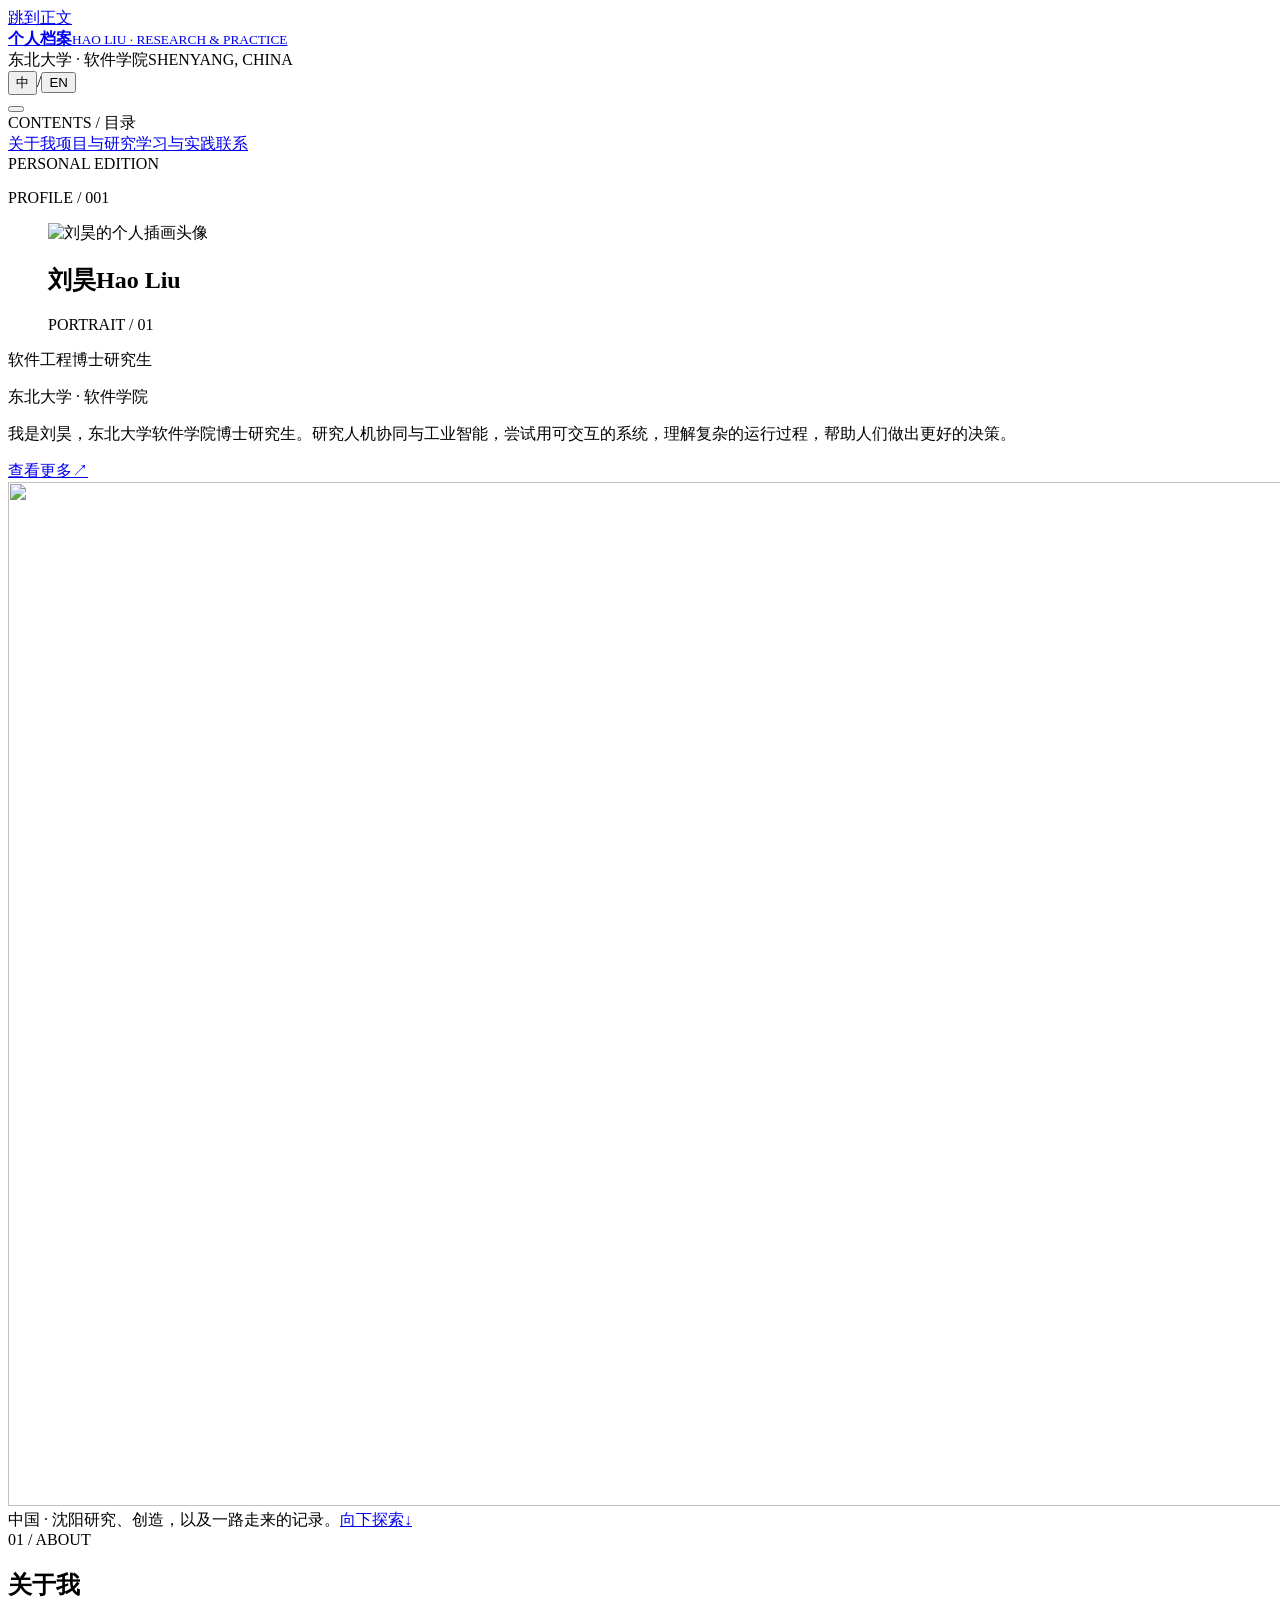
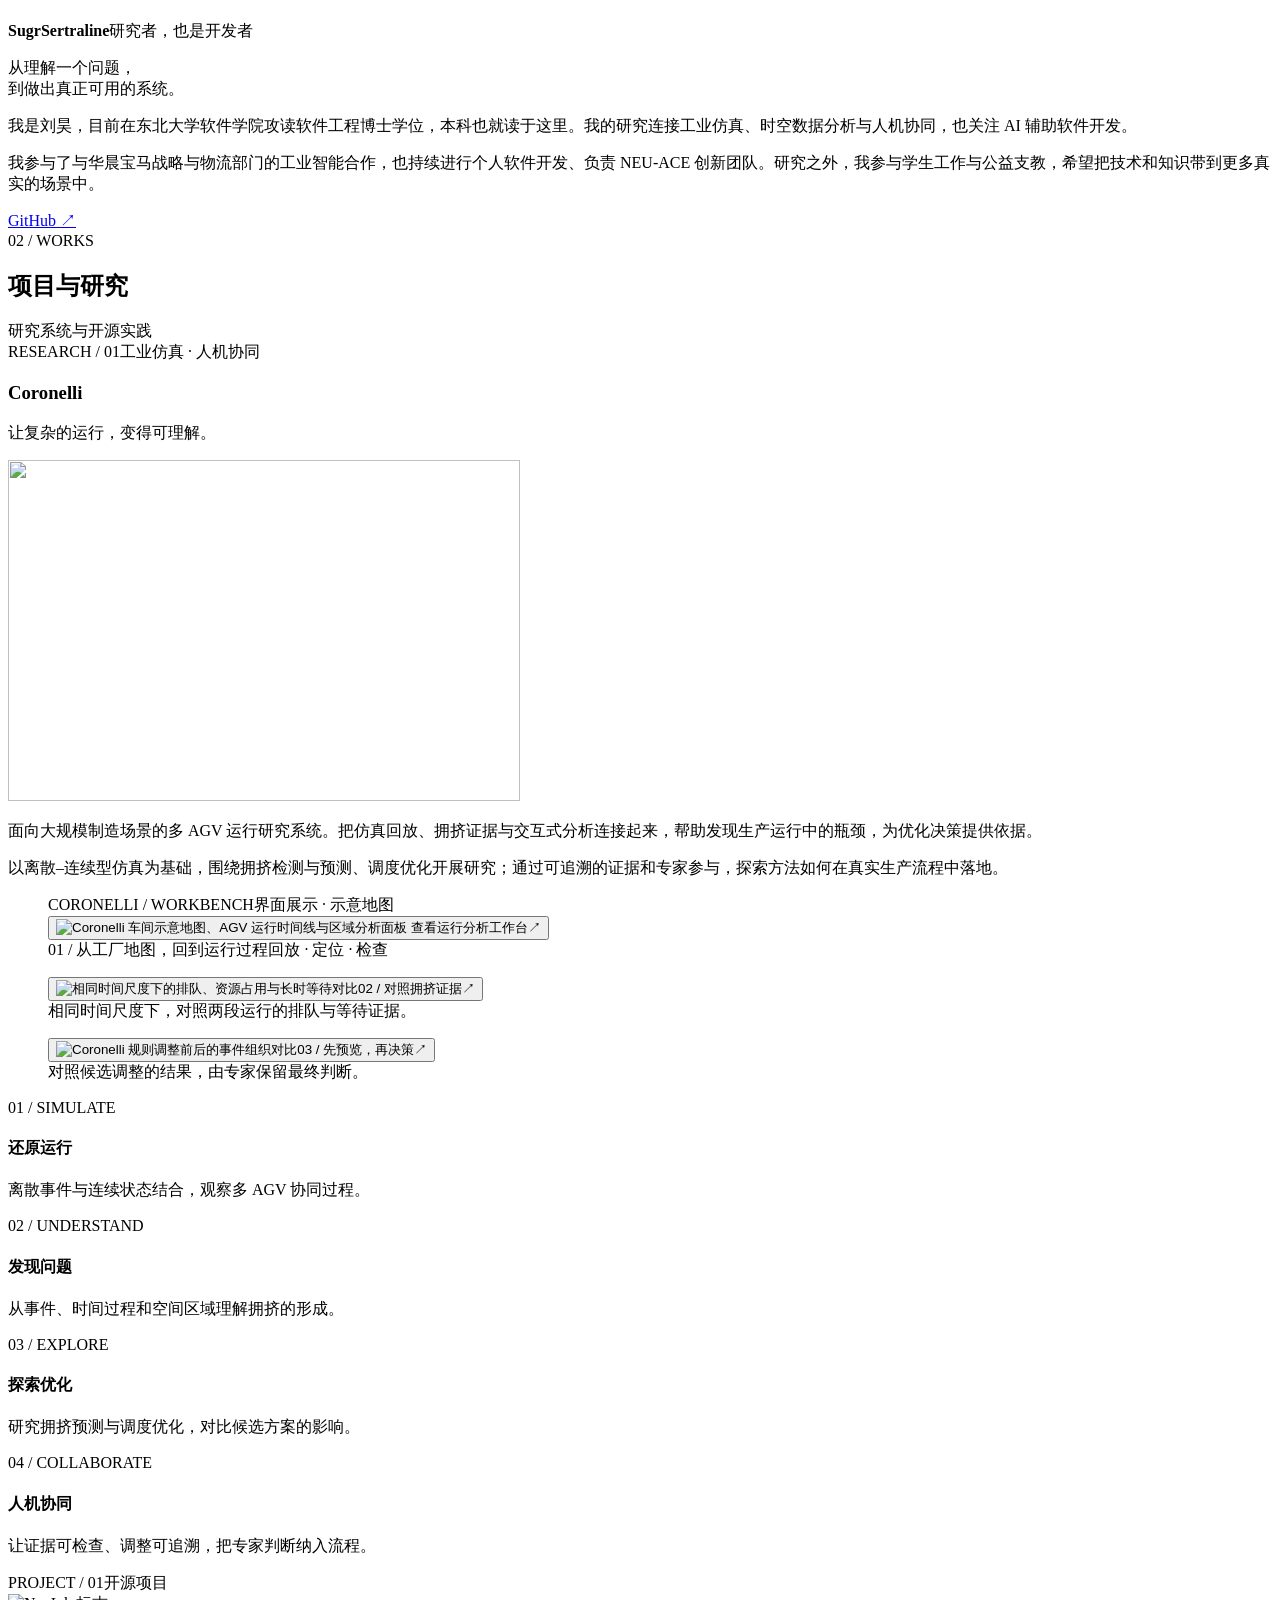
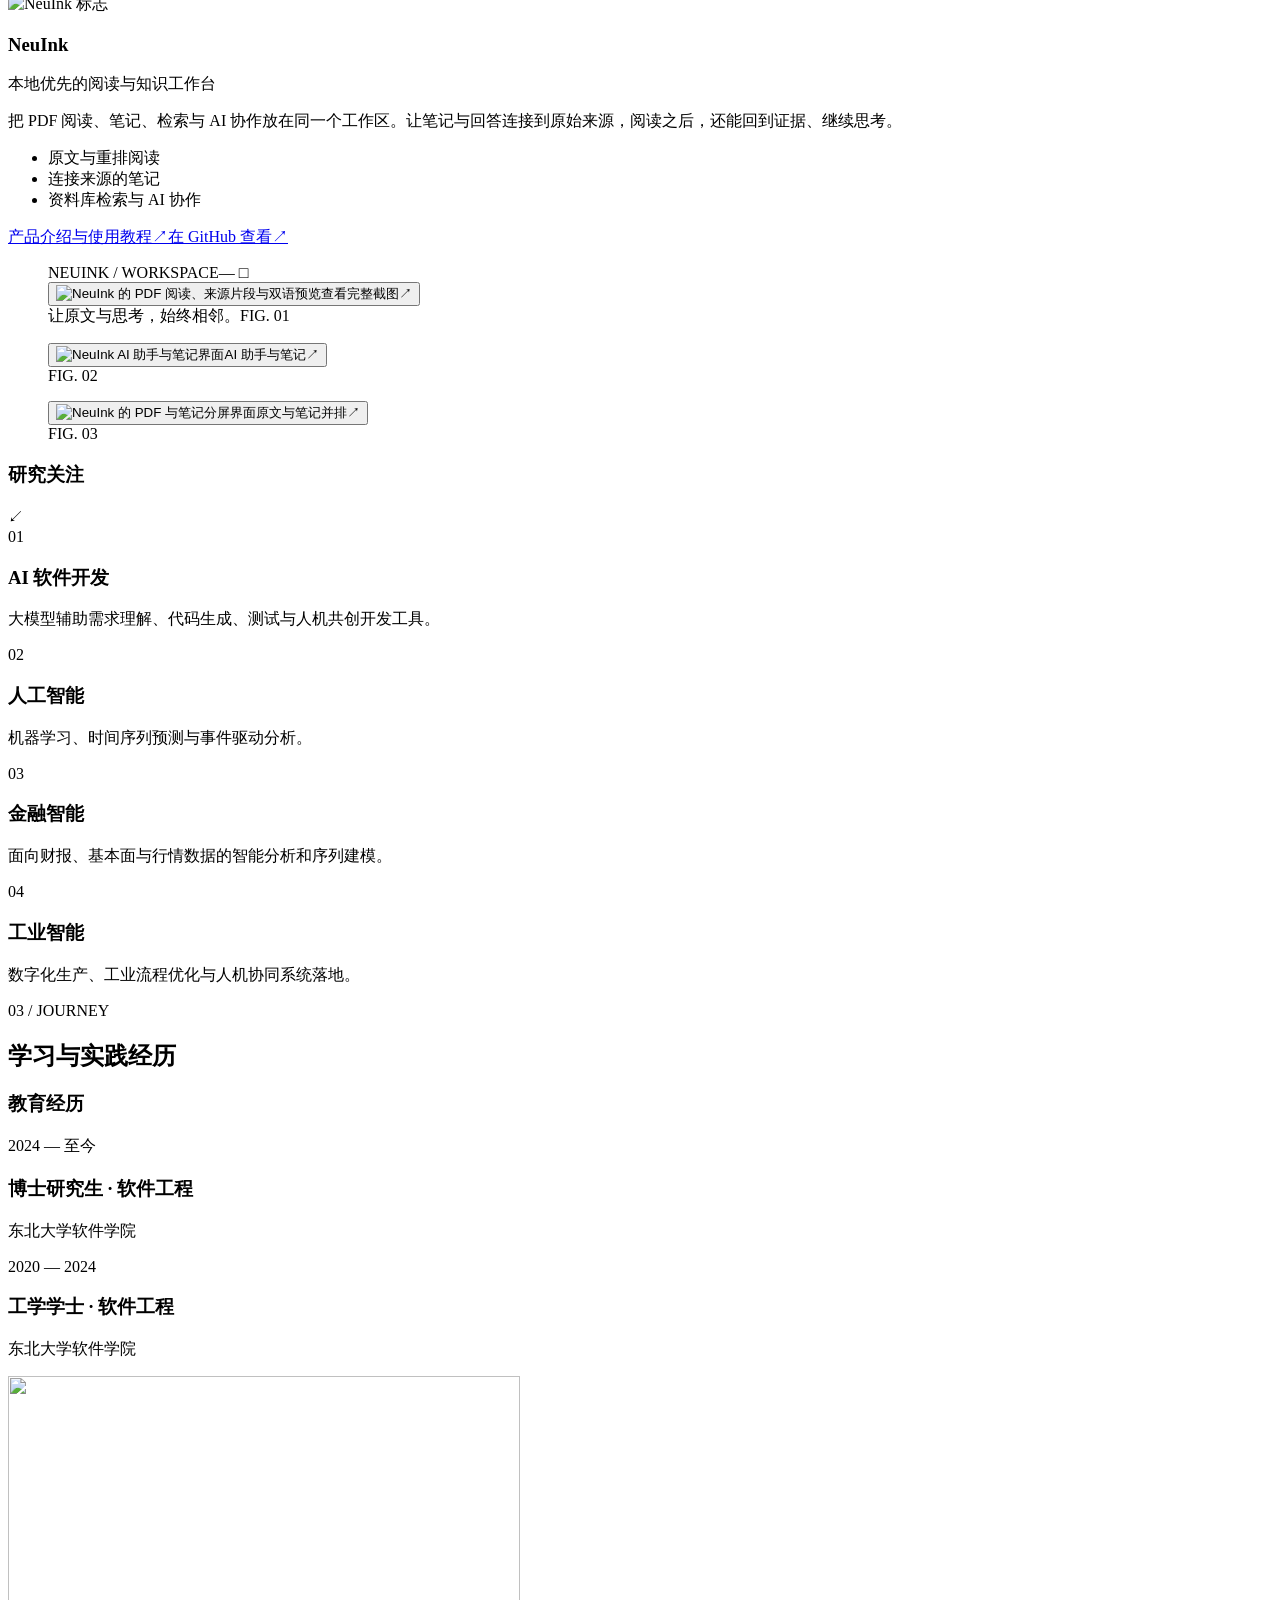
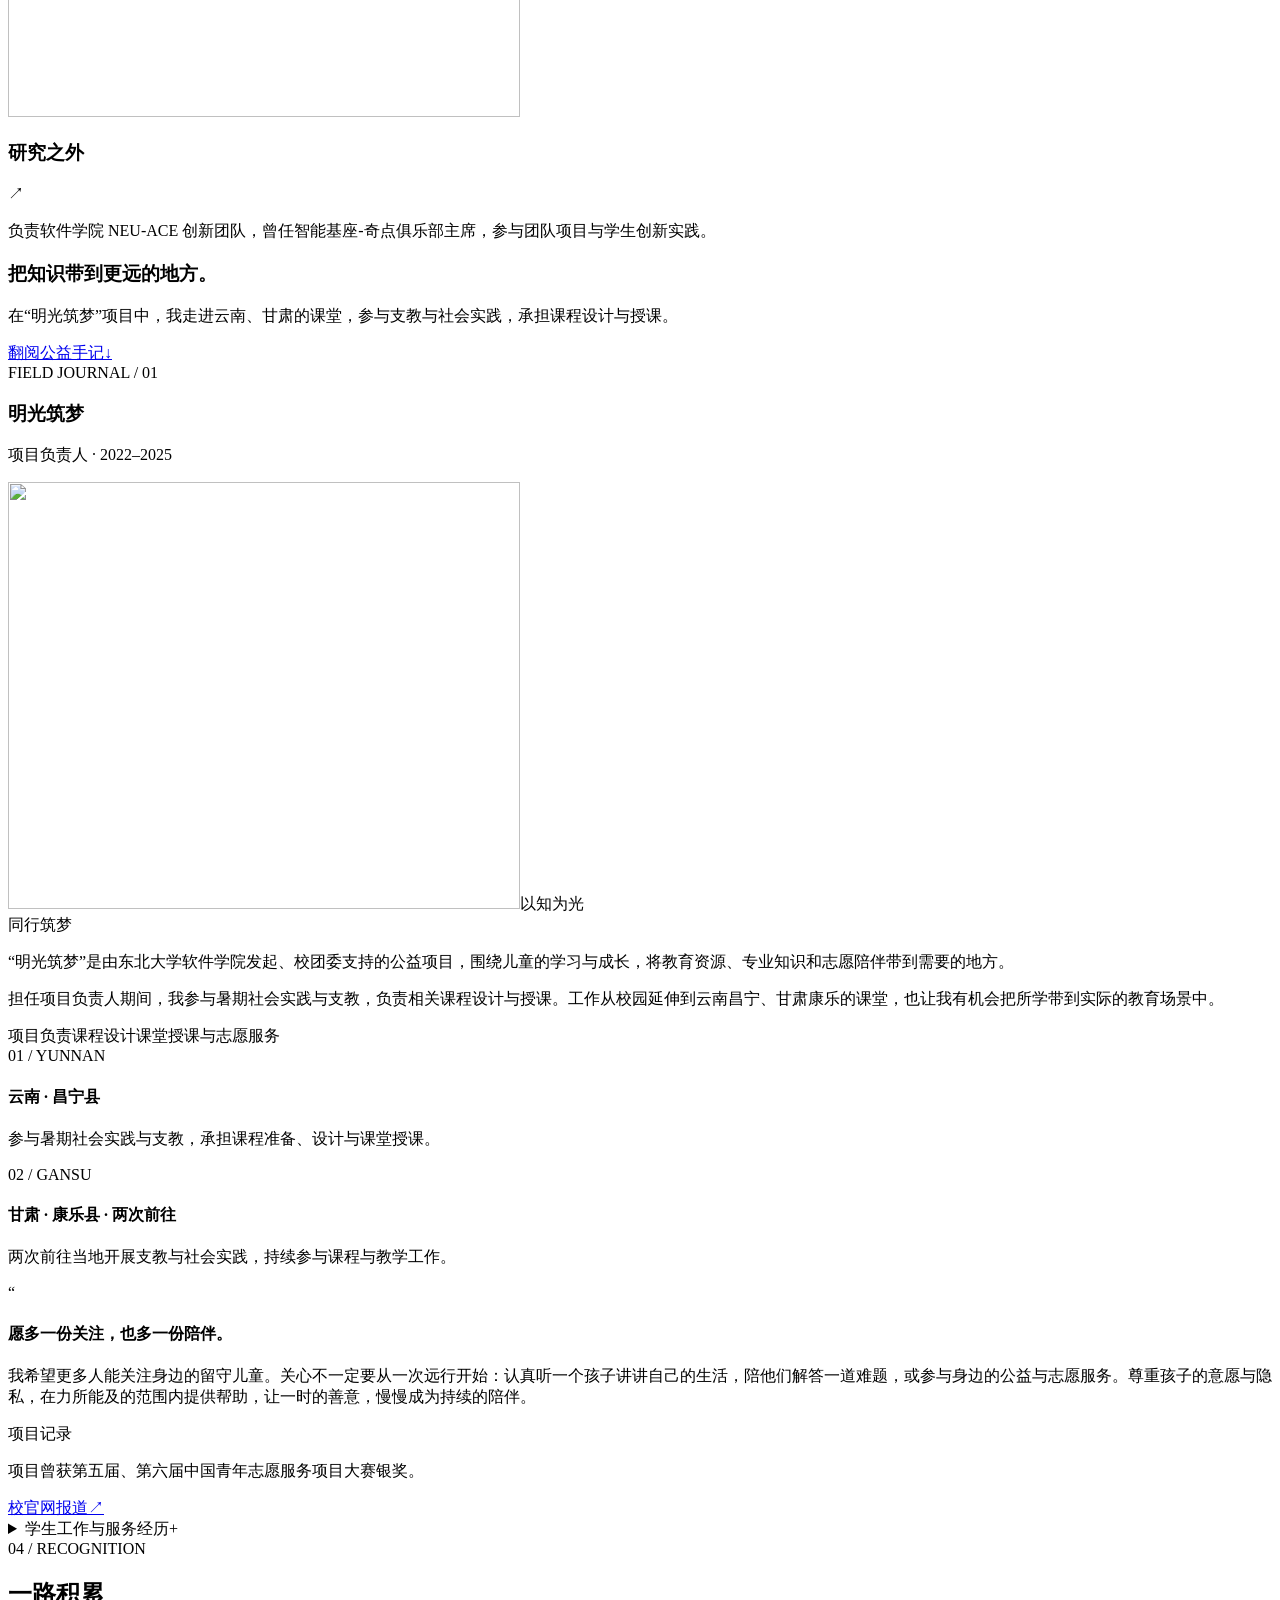
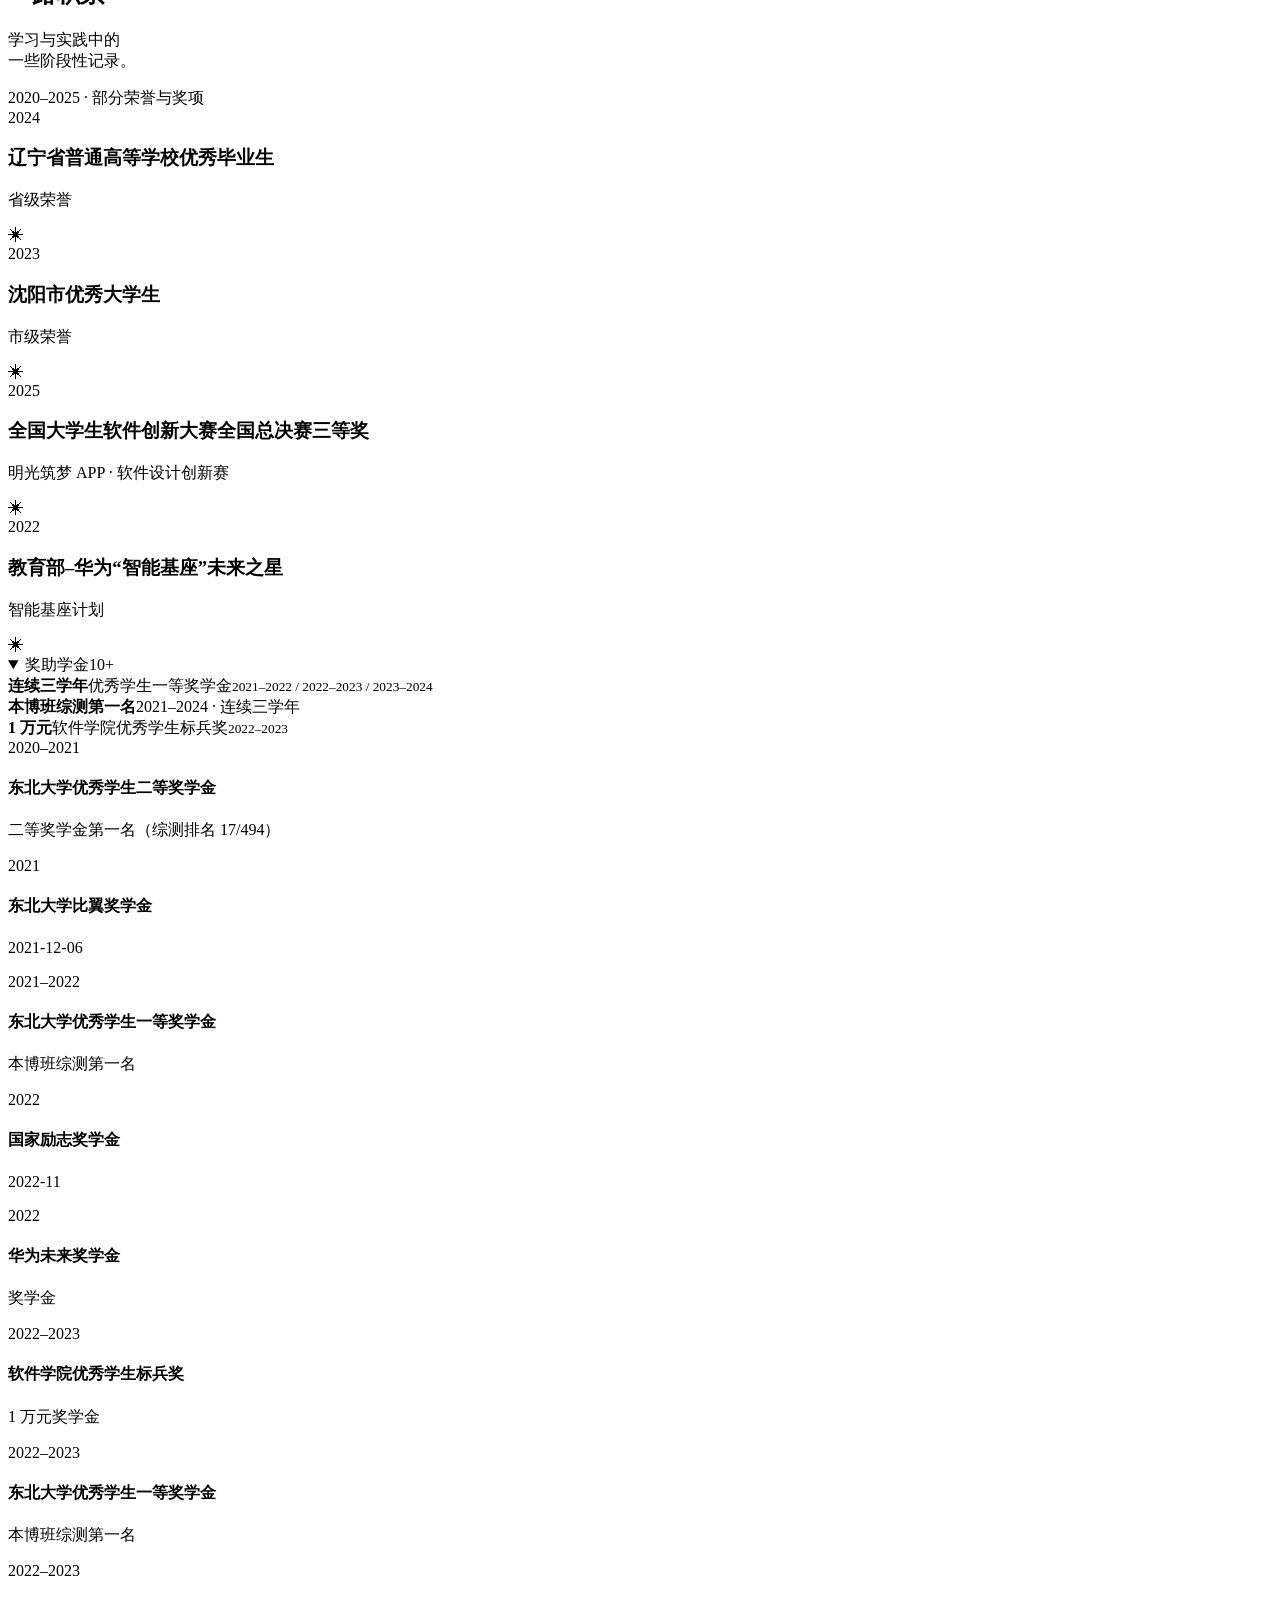
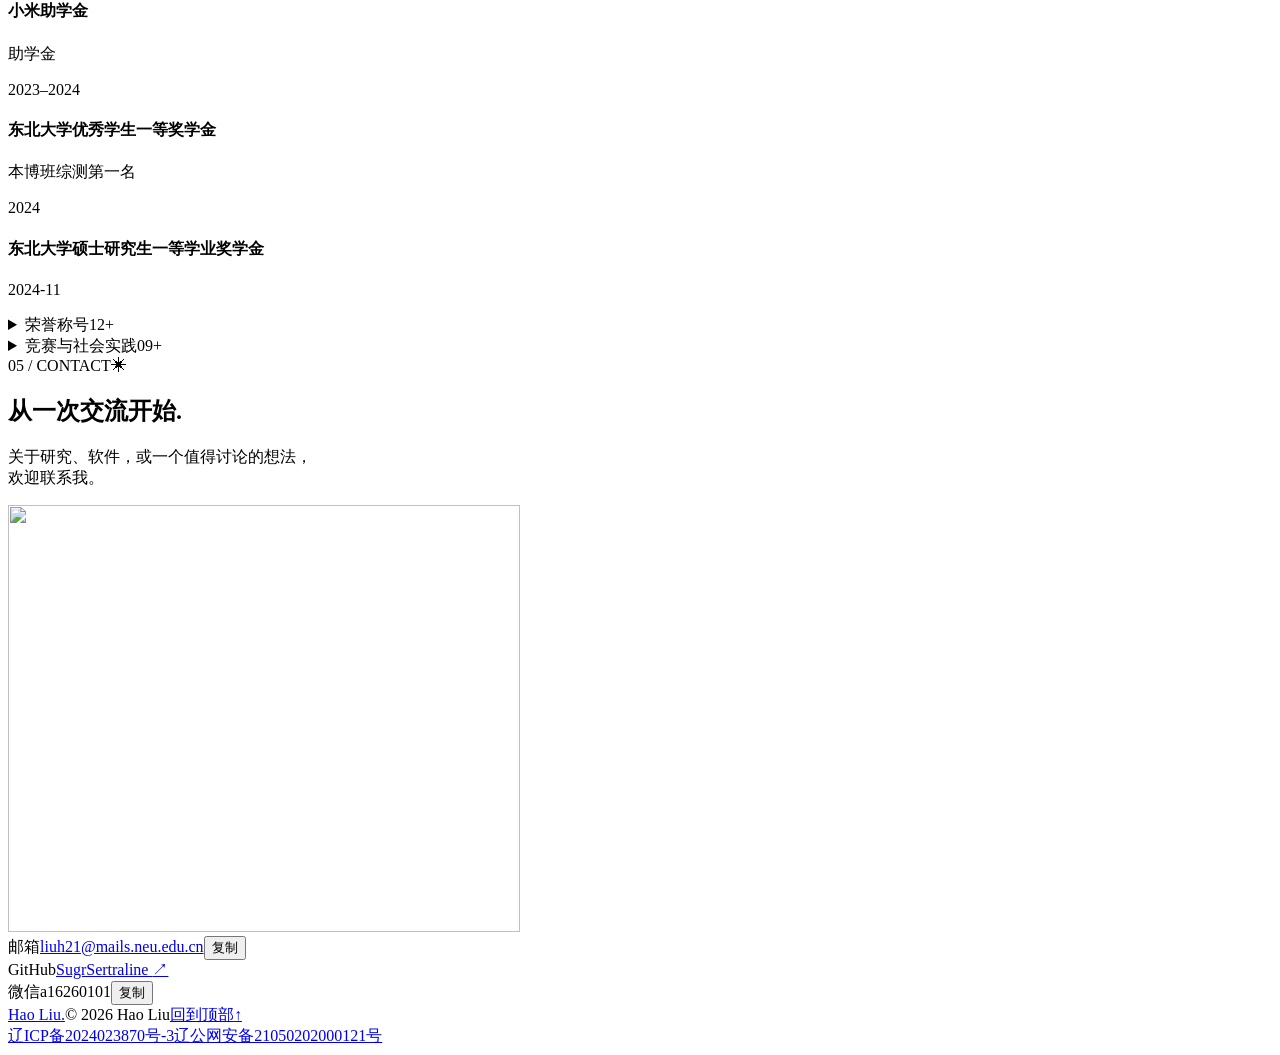
==== commit d5954d1c: "Update homepage to CDN assets and illustrative workshop map" ====
--- a/index.html
+++ b/index.html
@@ -9,11 +9,11 @@
 <title>刘昊 Hao Liu · 研究与实践</title>
 <link href="https://cdn.sugrsertraline.top/icon.png" rel="icon" type="image/png"/>
 <link href="https://cdn.sugrsertraline.top/icon.png" rel="apple-touch-icon"/>
-<link href="./assets/observatory.css?v=f164f3eff3" rel="stylesheet"/>
-<link href="./assets/site.css?v=f6e7aa1efb" rel="stylesheet"/>
-<link href="./assets/cottage.css?v=7f6e14c7ea" rel="stylesheet"/>
-<script defer="" src="./assets/site.js?v=0a96ed7f50"></script>
-<script defer="" src="./assets/cottage-motion.js?v=49796ff4e0"></script>
+<link href="https://cdn.sugrsertraline.top/observatory.f164f3eff384.css" rel="stylesheet"/>
+<link href="https://cdn.sugrsertraline.top/site.f6e7aa1efbe2.css" rel="stylesheet"/>
+<link href="https://cdn.sugrsertraline.top/cottage.0e9f1c803eac.css" rel="stylesheet"/>
+<script defer="" src="https://cdn.sugrsertraline.top/site.0a96ed7f50be.js"></script>
+<script defer="" src="https://cdn.sugrsertraline.top/cottage-motion.49796ff4e0ad.js"></script>
 </head>
 <body>
 <a class="skip-link" data-en="Skip to content" href="#main">跳到正文</a>
@@ -37,7 +37,7 @@
 </div>
 </div>
 <div class="hero-art">
-  <img class="study-scene" src="./assets/study-cottage.png" width="1536" height="1024" alt="" aria-hidden="true" draggable="false" decoding="async" fetchpriority="high"/>
+  <img class="study-scene" src="https://cdn.sugrsertraline.top/study-cottage.70de63721682.png" width="1536" height="1024" alt="" aria-hidden="true" draggable="false" decoding="async" fetchpriority="high"/>
 </div>
 <div class="hero-foot"><span class="location"><span aria-hidden="true" class="location-dot"></span><span data-en="Shenyang, China">中国 · 沈阳</span></span><span class="hero-foot-middle" data-en="Research, making, and notes along the way.">研究、创造，以及一路走来的记录。</span><a class="scroll-link" href="#about"><span data-en="SCROLL TO EXPLORE">向下探索</span><span aria-hidden="true">↓</span></a></div>
 </section>
@@ -61,21 +61,21 @@
 <article class="coronelli-feature" id="coronelli" aria-labelledby="coronelli-title">
   <div class="coronelli-heading"><span class="section-index">RESEARCH / 01</span><span class="research-category" data-en="Industrial simulation · Human–AI collaboration">工业仿真 · 人机协同</span></div>
   <div class="coronelli-intro">
-    <div class="coronelli-nameplate"><h3 id="coronelli-title">Coronelli</h3><div class="coronelli-caption"><p class="coronelli-tagline" data-en="Making complex operations legible.">让复杂的运行，变得可理解。</p><img class="chapter-illustration illustration-agv" src="./assets/study-agv.webp" width="512" height="341" loading="lazy" decoding="async" alt="" aria-hidden="true" draggable="false"/></div></div>
+    <div class="coronelli-nameplate"><h3 id="coronelli-title">Coronelli</h3><div class="coronelli-caption"><p class="coronelli-tagline" data-en="Making complex operations legible.">让复杂的运行，变得可理解。</p><img class="chapter-illustration illustration-agv" src="https://cdn.sugrsertraline.top/study-agv.0f46df48f55d.webp" width="512" height="341" loading="lazy" decoding="async" alt="" aria-hidden="true" draggable="false"/></div></div>
     <div class="coronelli-description"><p data-en="A research system for multi-AGV operations in large manufacturing environments. It brings simulation replay, congestion evidence, and interactive analysis into a shared workspace, supporting the investigation of production bottlenecks and optimization decisions.">面向大规模制造场景的多 AGV 运行研究系统。把仿真回放、拥挤证据与交互式分析连接起来，帮助发现生产运行中的瓶颈，为优化决策提供依据。</p><p data-en="The research combines discrete-event and continuous-state simulation, with a focus on congestion detection and prediction, scheduling optimization, and human–AI collaboration grounded in inspectable evidence.">以离散–连续型仿真为基础，围绕拥挤检测与预测、调度优化开展研究；通过可追溯的证据和专家参与，探索方法如何在真实生产流程中落地。</p></div>
   </div>
   <div class="coronelli-gallery">
     <figure class="coronelli-main-shot">
-      <div class="specimen-bar"><span>CORONELLI / WORKBENCH</span><span data-en="System screenshot">系统实景</span></div>
-      <button type="button" class="project-image-button" data-figure="Coronelli" data-src="./assets/coronelli-workbench.webp" data-original="./assets/coronelli-workbench.webp" data-alt-zh="Coronelli 多 AGV 运行回放、区域统计与时间线工作台" data-alt-en="Coronelli multi-AGV replay, region statistics, and timeline workbench" aria-label="放大 Coronelli 运行分析工作台" data-en-aria="Enlarge the Coronelli analysis workbench">
-        <img src="./assets/coronelli-workbench.webp" width="1920" height="1080" loading="lazy" decoding="async" alt="Coronelli 地图、AGV 运行时间线与区域分析面板" data-en-alt="Coronelli map, AGV timeline, and regional analysis panel"/>
+      <div class="specimen-bar"><span>CORONELLI / WORKBENCH</span><span data-en="Interface preview · Demo map">界面展示 · 示意地图</span></div>
+      <button type="button" class="project-image-button" data-figure="Coronelli" data-src="https://cdn.sugrsertraline.top/coronelli-workbench.4018dc17e693.webp" data-original="https://cdn.sugrsertraline.top/coronelli-workbench.4018dc17e693.webp" data-alt-zh="Coronelli 多 AGV 运行回放、区域统计与时间线工作台，地图为参考原图视觉风格绘制的虚构车间布局" data-alt-en="Coronelli multi-AGV replay, region statistics, and timeline workbench with a fictional factory map inspired by the original visual style" aria-label="放大 Coronelli 运行分析工作台" data-en-aria="Enlarge the Coronelli analysis workbench">
+        <img src="https://cdn.sugrsertraline.top/coronelli-workbench.4018dc17e693.webp" width="1920" height="1080" loading="lazy" decoding="async" alt="Coronelli 车间示意地图、AGV 运行时间线与区域分析面板" data-en-alt="Coronelli fictional factory map, AGV timeline, and regional analysis panel"/>
         <span class="image-open"><span data-en="Explore the workbench">查看运行分析工作台</span><span aria-hidden="true">↗</span></span>
       </button>
       <figcaption><span data-en="01 / From the factory map to the running process">01 / 从工厂地图，回到运行过程</span><span data-en="Replay · locate · inspect">回放 · 定位 · 检查</span></figcaption>
     </figure>
     <div class="coronelli-detail-shots">
-      <figure><button type="button" data-figure="Coronelli" data-src="./assets/coronelli-evidence-comparison.webp" data-original="./assets/coronelli-evidence-comparison.webp" data-alt-zh="Coronelli 当前运行与参考运行的拥挤事件时间线对比" data-alt-en="Coronelli congestion-event timelines for current and reference contexts" aria-label="放大 Coronelli 拥挤证据对比" data-en-aria="Enlarge the Coronelli congestion evidence comparison"><img src="./assets/coronelli-evidence-comparison.webp" width="834" height="428" loading="lazy" decoding="async" alt="相同时间尺度下的排队、资源占用与长时等待对比" data-en-alt="Queueing, resource hold, and prolonged waiting compared on the same time scale"/><span class="thumbnail-label"><span data-en="02 / Compare congestion evidence">02 / 对照拥挤证据</span><span aria-hidden="true">↗</span></span></button><figcaption data-en="Compare queueing and waiting evidence from two contexts on the same time scale.">相同时间尺度下，对照两段运行的排队与等待证据。</figcaption></figure>
-      <figure><button type="button" data-figure="Coronelli" data-src="./assets/coronelli-human-ai.webp" data-original="./assets/coronelli-human-ai.webp" data-alt-zh="Coronelli 当前分析规则与候选规则的结果对比" data-alt-en="Coronelli comparison of current and candidate analysis profiles" aria-label="放大 Coronelli 人机协同预览" data-en-aria="Enlarge the Coronelli human–AI preview"><img src="./assets/coronelli-human-ai.webp" width="856" height="440" loading="lazy" decoding="async" alt="Coronelli 规则调整前后的事件组织对比" data-en-alt="Coronelli before-and-after preview of event organization"/><span class="thumbnail-label"><span data-en="03 / Review before adopting">03 / 先预览，再决策</span><span aria-hidden="true">↗</span></span></button><figcaption data-en="Compare candidate changes while experts retain the decision.">对照候选调整的结果，由专家保留最终判断。</figcaption></figure>
+      <figure><button type="button" data-figure="Coronelli" data-src="https://cdn.sugrsertraline.top/coronelli-evidence-comparison.42828d748375.webp" data-original="https://cdn.sugrsertraline.top/coronelli-evidence-comparison.42828d748375.webp" data-alt-zh="Coronelli 当前运行与参考运行的拥挤事件时间线对比" data-alt-en="Coronelli congestion-event timelines for current and reference contexts" aria-label="放大 Coronelli 拥挤证据对比" data-en-aria="Enlarge the Coronelli congestion evidence comparison"><img src="https://cdn.sugrsertraline.top/coronelli-evidence-comparison.42828d748375.webp" width="834" height="428" loading="lazy" decoding="async" alt="相同时间尺度下的排队、资源占用与长时等待对比" data-en-alt="Queueing, resource hold, and prolonged waiting compared on the same time scale"/><span class="thumbnail-label"><span data-en="02 / Compare congestion evidence">02 / 对照拥挤证据</span><span aria-hidden="true">↗</span></span></button><figcaption data-en="Compare queueing and waiting evidence from two contexts on the same time scale.">相同时间尺度下，对照两段运行的排队与等待证据。</figcaption></figure>
+      <figure><button type="button" data-figure="Coronelli" data-src="https://cdn.sugrsertraline.top/coronelli-human-ai.d76eb2b5d874.webp" data-original="https://cdn.sugrsertraline.top/coronelli-human-ai.d76eb2b5d874.webp" data-alt-zh="Coronelli 当前分析规则与候选规则的结果对比" data-alt-en="Coronelli comparison of current and candidate analysis profiles" aria-label="放大 Coronelli 人机协同预览" data-en-aria="Enlarge the Coronelli human–AI preview"><img src="https://cdn.sugrsertraline.top/coronelli-human-ai.d76eb2b5d874.webp" width="856" height="440" loading="lazy" decoding="async" alt="Coronelli 规则调整前后的事件组织对比" data-en-alt="Coronelli before-and-after preview of event organization"/><span class="thumbnail-label"><span data-en="03 / Review before adopting">03 / 先预览，再决策</span><span aria-hidden="true">↗</span></span></button><figcaption data-en="Compare candidate changes while experts retain the decision.">对照候选调整的结果，由专家保留最终判断。</figcaption></figure>
     </div>
   </div>
   <div class="research-process" aria-label="研究路径" data-en-aria="Research approach">
@@ -106,13 +106,13 @@
 <div><h3 class="column-heading" data-en="Education">教育经历</h3><div class="timeline">
 <article class="timeline-item"><span class="timeline-date" data-en="2024 — PRESENT">2024 — 至今</span><h3 data-en="PhD · Software Engineering">博士研究生 · 软件工程</h3><p data-en="School of Software, Northeastern University">东北大学软件学院</p></article>
 <article class="timeline-item"><span class="timeline-date">2020 — 2024</span><h3 data-en="B.Eng. · Software Engineering">工学学士 · 软件工程</h3><p data-en="School of Software, Northeastern University">东北大学软件学院</p></article>
-</div><img class="chapter-illustration illustration-books" src="./assets/study-books.webp" width="512" height="341" loading="lazy" decoding="async" alt="" aria-hidden="true" draggable="false"/></div>
+</div><img class="chapter-illustration illustration-books" src="https://cdn.sugrsertraline.top/study-books.a4c7c384f019.webp" width="512" height="341" loading="lazy" decoding="async" alt="" aria-hidden="true" draggable="false"/></div>
 <div class="practice-column"><h3 class="column-heading" data-en="Beyond research">研究之外</h3><div class="practice-feature"><span aria-hidden="true" class="practice-symbol">↗</span><p data-en="I lead the NEU-ACE innovation team at the School of Software and have served as president of the Intelligent Computing Foundation–Singularity Club, taking part in team projects and student innovation.">负责软件学院 NEU-ACE 创新团队，曾任智能基座-奇点俱乐部主席，参与团队项目与学生创新实践。</p><!-- NEU-ACE link paused; restore when the team page is ready.
 <a class="text-link" href="./ace/"><span data-en="Meet NEU-ACE">了解 NEU-ACE</span><span aria-hidden="true">↗</span></a>
 --></div><div class="volunteering"><h3 data-en="Sharing knowledge, further afield.">把知识带到更远的地方。</h3><p data-en="Through the Mingguang Dream Building project, I took part in teaching and community programs in Yunnan and Gansu, designing and teaching courses.">在“明光筑梦”项目中，我走进云南、甘肃的课堂，参与支教与社会实践，承担课程设计与授课。</p><a class="text-link" href="#mingguang"><span data-en="Read my volunteering notes">翻阅公益手记</span><span aria-hidden="true">↓</span></a></div></div>
 </div>
 <article aria-labelledby="service-title" class="service-story" id="mingguang">
-<div class="service-story-heading"><div><span class="section-index">FIELD JOURNAL / 01</span><h3 data-en="Mingguang Dream Building" id="service-title">明光筑梦</h3><p class="service-role" data-en="Project lead · 2022–2025">项目负责人 · 2022–2025</p></div><div class="service-keepsake"><img class="chapter-illustration illustration-lantern" src="./assets/study-lantern.webp" width="512" height="427" loading="lazy" decoding="async" alt="" aria-hidden="true" draggable="false"/><span class="service-seal" data-en="LEARNING / TOGETHER">以知为光<br/>同行筑梦</span></div></div>
+<div class="service-story-heading"><div><span class="section-index">FIELD JOURNAL / 01</span><h3 data-en="Mingguang Dream Building" id="service-title">明光筑梦</h3><p class="service-role" data-en="Project lead · 2022–2025">项目负责人 · 2022–2025</p></div><div class="service-keepsake"><img class="chapter-illustration illustration-lantern" src="https://cdn.sugrsertraline.top/study-lantern.15ae920646a6.webp" width="512" height="427" loading="lazy" decoding="async" alt="" aria-hidden="true" draggable="false"/><span class="service-seal" data-en="LEARNING / TOGETHER">以知为光<br/>同行筑梦</span></div></div>
 <div class="service-story-grid"><div class="service-story-copy"><p data-en="Mingguang Dream Building is a public-service project initiated by Northeastern University’s School of Software and supported by the university Youth League Committee. It brings educational resources and volunteer support to children, with a focus on learning and growth.">“明光筑梦”是由东北大学软件学院发起、校团委支持的公益项目，围绕儿童的学习与成长，将教育资源、专业知识和志愿陪伴带到需要的地方。</p><p data-en="As project lead, I took part in summer teaching and community programs and was responsible for course design and teaching. These experiences brought my work beyond campus and into classrooms in Changning, Yunnan, and Kangle, Gansu.">担任项目负责人期间，我参与暑期社会实践与支教，负责相关课程设计与授课。工作从校园延伸到云南昌宁、甘肃康乐的课堂，也让我有机会把所学带到实际的教育场景中。</p><div class="service-responsibilities"><span data-en="Project leadership">项目负责</span><span data-en="Course design">课程设计</span><span data-en="Teaching &amp; volunteering">课堂授课与志愿服务</span></div></div>
 <div class="service-places"><div><span class="place-index">01 / YUNNAN</span><h4 data-en="Changning County">云南 · 昌宁县</h4><p data-en="Summer community service and teaching, including course preparation and classroom delivery.">参与暑期社会实践与支教，承担课程准备、设计与课堂授课。</p></div><div><span class="place-index">02 / GANSU</span><h4 data-en="Kangle County · two visits">甘肃 · 康乐县 · 两次前往</h4><p data-en="Two visits to take part in local teaching and community programs.">两次前往当地开展支教与社会实践，持续参与课程与教学工作。</p></div></div></div>
 <aside aria-labelledby="service-invitation-title" class="service-invitation"><span aria-hidden="true">“</span><div><h4 data-en="A little attention can be a beginning." id="service-invitation-title">愿多一份关注，也多一份陪伴。</h4><p data-en="I hope more people will notice the children around them whose parents work far from home. Care can begin nearby: listen to what a child wants to share, help with a difficult question, or join a local volunteering program. Respect their wishes and privacy, and offer support within your means. A small act of kindness, continued over time, can become steady companionship.">我希望更多人能关注身边的留守儿童。关心不一定要从一次远行开始：认真听一个孩子讲讲自己的生活，陪他们解答一道难题，或参与身边的公益与志愿服务。尊重孩子的意愿与隐私，在力所能及的范围内提供帮助，让一时的善意，慢慢成为持续的陪伴。</p></div></aside><div class="service-public-record"><span data-en="PROJECT RECORD">项目记录</span><p data-en="The project received Silver Awards in the 5th and 6th China Youth Volunteer Service Project Competitions.">项目曾获第五届、第六届中国青年志愿服务项目大赛银奖。</p><a class="text-link" href="https://sc.neu.edu.cn/2024/0406/c142a245177/pagem.htm" rel="noopener noreferrer" target="_blank"><span data-en="University report">校官网报道</span><span aria-hidden="true">↗</span></a></div>
@@ -137,7 +137,7 @@
 </section>
 <section aria-labelledby="contact-heading" class="contact-section" id="contact"><div class="page-width">
 <div class="section-heading"><span class="section-index">05 / CONTACT</span><span aria-hidden="true" class="contact-asterisk">✳</span></div>
-<div class="contact-layout"><div class="contact-introduction"><h2 data-en="Let’s exchange ideas." id="contact-heading">从一次交流开始<span>.</span></h2><p data-en="For research discussions, software projects, or shared interests — feel free to get in touch.">关于研究、软件，或一个值得讨论的想法，<br/>欢迎联系我。</p><img class="chapter-illustration illustration-letter" src="./assets/study-letter.webp" width="512" height="427" loading="lazy" decoding="async" alt="" aria-hidden="true" draggable="false"/></div><div class="contact-links">
+<div class="contact-layout"><div class="contact-introduction"><h2 data-en="Let’s exchange ideas." id="contact-heading">从一次交流开始<span>.</span></h2><p data-en="For research discussions, software projects, or shared interests — feel free to get in touch.">关于研究、软件，或一个值得讨论的想法，<br/>欢迎联系我。</p><img class="chapter-illustration illustration-letter" src="https://cdn.sugrsertraline.top/study-letter.7b2a994df88c.webp" width="512" height="427" loading="lazy" decoding="async" alt="" aria-hidden="true" draggable="false"/></div><div class="contact-links">
 <div class="contact-row"><span class="contact-label" data-en="Email">邮箱</span><a href="mailto:liuh21@mails.neu.edu.cn">liuh21@mails.neu.edu.cn</a><button aria-label="复制邮箱地址" class="copy-button" data-copy="liuh21@mails.neu.edu.cn" data-en-aria="Copy email address" type="button"><span data-en="Copy">复制</span></button></div>
 <div class="contact-row"><span class="contact-label">GitHub</span><a href="https://github.com/SugrSertraline" rel="noopener noreferrer" target="_blank">SugrSertraline <span aria-hidden="true">↗</span></a></div>
 <div class="contact-row"><span class="contact-label" data-en="WeChat">微信</span><span class="contact-value">a16260101</span><button aria-label="复制微信号" class="copy-button" data-copy="a16260101" data-en-aria="Copy WeChat ID" type="button"><span data-en="Copy">复制</span></button></div>
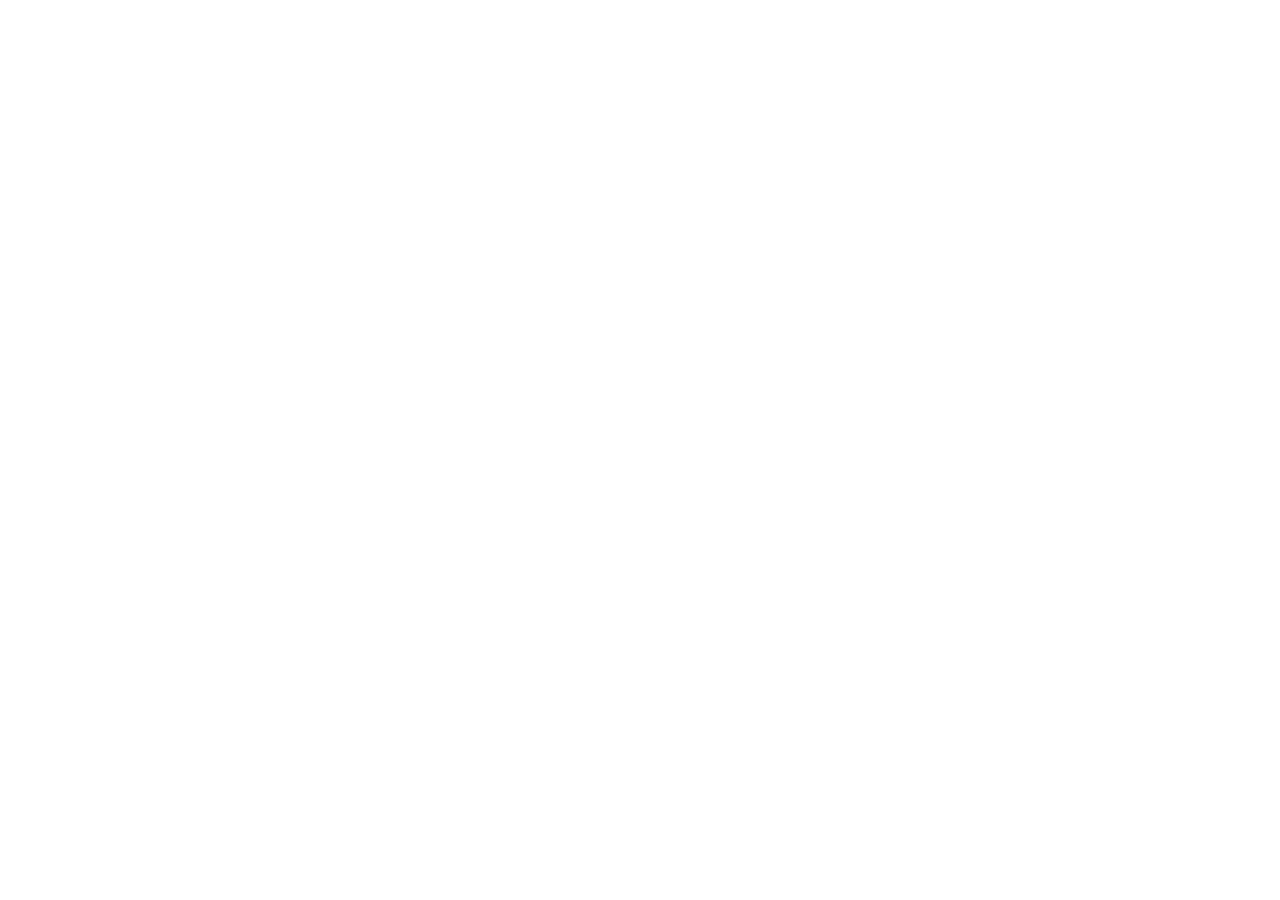
==== commit 63fa61e9: "Redirect personal homepage to sugrsertraline.top" ====
--- a/index.html
+++ b/index.html
@@ -1,153 +1,13 @@
-<!DOCTYPE html>
-
-<html lang="zh-CN">
-<head>
-<meta charset="utf-8"/>
-<meta content="width=device-width, initial-scale=1, viewport-fit=cover" name="viewport"/>
-<meta content="刘昊，东北大学软件学院软件工程博士研究生。研究工业仿真、拥挤分析与人机协同，开发 Coronelli 与 NeuInk。" name="description"/>
-<meta content="#e8ecdf" name="theme-color"/>
-<title>刘昊 Hao Liu · 研究与实践</title>
-<link href="https://cdn.sugrsertraline.top/icon.png" rel="icon" type="image/png"/>
-<link href="https://cdn.sugrsertraline.top/icon.png" rel="apple-touch-icon"/>
-<link href="https://cdn.sugrsertraline.top/observatory.f164f3eff384.css" rel="stylesheet"/>
-<link href="https://cdn.sugrsertraline.top/site.f6e7aa1efbe2.css" rel="stylesheet"/>
-<link href="https://cdn.sugrsertraline.top/cottage.0e9f1c803eac.css" rel="stylesheet"/>
-<script defer="" src="https://cdn.sugrsertraline.top/site.0a96ed7f50be.js"></script>
-<script defer="" src="https://cdn.sugrsertraline.top/cottage-motion.49796ff4e0ad.js"></script>
-</head>
-<body>
-<a class="skip-link" data-en="Skip to content" href="#main">跳到正文</a>
-<div class="paper"><header class="site-header">
-<div class="masthead page-width">
-<a aria-label="刘昊，返回首页" class="archive-mark" data-en-aria="Hao Liu, back to top" href="#home"><span class="masthead-title"><strong data-en="The Personal Archive">个人档案</strong><small>HAO LIU · RESEARCH &amp; PRACTICE</small></span></a>
-<div class="masthead-note"><span data-en="Northeastern University">东北大学 · 软件学院</span><span>SHENYANG, CHINA</span></div>
-<div class="header-controls"><div aria-label="页面语言" class="language-switch" data-en-aria="Page language" role="group"><button aria-label="切换为中文" aria-pressed="true" data-language="zh" type="button">中</button><span aria-hidden="true">/</span><button aria-label="Switch to English" aria-pressed="false" data-language="en" type="button">EN</button></div><button aria-controls="navigation" aria-expanded="false" aria-label="打开导航" class="menu-toggle" data-en-aria="Open navigation" type="button"><span></span><span></span></button></div>
-</div>
-<div class="navigation-wrap page-width"><span aria-hidden="true" class="nav-caption">CONTENTS / 目录</span><nav aria-label="主导航" class="navigation" data-en-aria="Main navigation" id="navigation"><a data-en="About" href="#about">关于我</a><a data-en="Projects &amp; research" href="#research">项目与研究</a><a data-en="Journey" href="#journey">学习与实践</a><a data-en="Contact" href="#contact">联系</a></nav><span aria-hidden="true" class="nav-edition">PERSONAL EDITION</span></div>
-</header><main id="main">
-<section aria-labelledby="hero-name" class="hero page-width" id="home">
-<div class="hero-copy">
-<p class="eyebrow"><span class="issue-label">PROFILE / 001</span></p>
-<figure class="hero-portrait"><img alt="刘昊的个人插画头像" class="hero-avatar" data-en-alt="Hao Liu’s illustrated avatar" decoding="async" fetchpriority="high" height="400" src="https://cdn.sugrsertraline.top/avatar.webp" width="400"/><figcaption><h1 id="hero-name"><span>刘昊</span><span lang="en">Hao Liu</span></h1><span aria-hidden="true" class="portrait-number">PORTRAIT / 01</span></figcaption></figure>
-<div class="hero-identity">
-<p class="hero-role" data-en="PhD Student in Software Engineering">软件工程博士研究生</p>
-<p class="hero-affiliation" data-en="School of Software, Northeastern University">东北大学 · 软件学院</p>
-<p class="hero-intro" data-en="I am Hao Liu, a PhD student at Northeastern University’s School of Software. I study human–AI collaboration and industrial intelligence, building systems that help people understand complex processes and make better decisions.">我是刘昊，东北大学软件学院博士研究生。研究人机协同与工业智能，尝试用可交互的系统，理解复杂的运行过程，帮助人们做出更好的决策。</p>
-<div class="hero-actions"><a class="button button-primary" href="#research"><span data-en="View more">查看更多</span><span aria-hidden="true">↗</span></a></div>
-</div>
-</div>
-<div class="hero-art">
-  <img class="study-scene" src="https://cdn.sugrsertraline.top/study-cottage.70de63721682.png" width="1536" height="1024" alt="" aria-hidden="true" draggable="false" decoding="async" fetchpriority="high"/>
-</div>
-<div class="hero-foot"><span class="location"><span aria-hidden="true" class="location-dot"></span><span data-en="Shenyang, China">中国 · 沈阳</span></span><span class="hero-foot-middle" data-en="Research, making, and notes along the way.">研究、创造，以及一路走来的记录。</span><a class="scroll-link" href="#about"><span data-en="SCROLL TO EXPLORE">向下探索</span><span aria-hidden="true">↓</span></a></div>
-</section>
-<section aria-labelledby="about-heading" class="section page-width" id="about">
-<div class="section-heading"><span class="section-index">01 / ABOUT</span><h2 data-en="A little about me" id="about-heading">关于我</h2></div>
-<div class="about-layout">
-<div class="profile-note"><div><strong>SugrSertraline</strong><span data-en="Researcher &amp; developer">研究者，也是开发者</span></div></div>
-<div class="about-body">
-<p class="about-lead" data-en="From understanding a problem to building a system people can use.">从理解一个问题，<br/>到做出真正可用的系统。</p>
-<p data-en="I am Hao Liu, a PhD student in Software Engineering at Northeastern University’s School of Software, where I also completed my undergraduate studies. My research connects industrial simulation, spatiotemporal analysis, and human–AI collaboration, with an interest in AI-assisted software development.">我是刘昊，目前在东北大学软件学院攻读软件工程博士学位，本科也就读于这里。我的研究连接工业仿真、时空数据分析与人机协同，也关注 AI 辅助软件开发。</p>
-<p data-en="I have participated in industrial intelligence collaboration with BMW Brilliance’s Strategy and Logistics departments. Alongside research, I develop software, lead the NEU-ACE innovation team, and take part in educational volunteering and community projects.">我参与了与华晨宝马战略与物流部门的工业智能合作，也持续进行个人软件开发、负责 NEU-ACE 创新团队。研究之外，我参与学生工作与公益支教，希望把技术和知识带到更多真实的场景中。</p>
-<div class="about-links"><a class="text-link" href="https://github.com/SugrSertraline" rel="noopener noreferrer" target="_blank">GitHub <span aria-hidden="true">↗</span></a><!-- NEU-ACE link paused; restore when the team page is ready.
-<a class="text-link" href="./ace/"><span data-en="NEU-ACE team">NEU-ACE 创新团队</span><span aria-hidden="true">↗</span></a>
---></div>
-</div>
-</div>
-</section>
-<section aria-labelledby="research-heading" class="section page-width" id="research">
-<div class="section-heading"><span class="section-index">02 / WORKS</span><h2 data-en="Projects &amp; research" id="research-heading">项目与研究</h2></div>
-<div class="research-intro"><span class="research-note" data-en="Research systems &amp; open-source work">研究系统与开源实践</span></div>
-<article class="coronelli-feature" id="coronelli" aria-labelledby="coronelli-title">
-  <div class="coronelli-heading"><span class="section-index">RESEARCH / 01</span><span class="research-category" data-en="Industrial simulation · Human–AI collaboration">工业仿真 · 人机协同</span></div>
-  <div class="coronelli-intro">
-    <div class="coronelli-nameplate"><h3 id="coronelli-title">Coronelli</h3><div class="coronelli-caption"><p class="coronelli-tagline" data-en="Making complex operations legible.">让复杂的运行，变得可理解。</p><img class="chapter-illustration illustration-agv" src="https://cdn.sugrsertraline.top/study-agv.0f46df48f55d.webp" width="512" height="341" loading="lazy" decoding="async" alt="" aria-hidden="true" draggable="false"/></div></div>
-    <div class="coronelli-description"><p data-en="A research system for multi-AGV operations in large manufacturing environments. It brings simulation replay, congestion evidence, and interactive analysis into a shared workspace, supporting the investigation of production bottlenecks and optimization decisions.">面向大规模制造场景的多 AGV 运行研究系统。把仿真回放、拥挤证据与交互式分析连接起来，帮助发现生产运行中的瓶颈，为优化决策提供依据。</p><p data-en="The research combines discrete-event and continuous-state simulation, with a focus on congestion detection and prediction, scheduling optimization, and human–AI collaboration grounded in inspectable evidence.">以离散–连续型仿真为基础，围绕拥挤检测与预测、调度优化开展研究；通过可追溯的证据和专家参与，探索方法如何在真实生产流程中落地。</p></div>
-  </div>
-  <div class="coronelli-gallery">
-    <figure class="coronelli-main-shot">
-      <div class="specimen-bar"><span>CORONELLI / WORKBENCH</span><span data-en="Interface preview · Demo map">界面展示 · 示意地图</span></div>
-      <button type="button" class="project-image-button" data-figure="Coronelli" data-src="https://cdn.sugrsertraline.top/coronelli-workbench.4018dc17e693.webp" data-original="https://cdn.sugrsertraline.top/coronelli-workbench.4018dc17e693.webp" data-alt-zh="Coronelli 多 AGV 运行回放、区域统计与时间线工作台，地图为参考原图视觉风格绘制的虚构车间布局" data-alt-en="Coronelli multi-AGV replay, region statistics, and timeline workbench with a fictional factory map inspired by the original visual style" aria-label="放大 Coronelli 运行分析工作台" data-en-aria="Enlarge the Coronelli analysis workbench">
-        <img src="https://cdn.sugrsertraline.top/coronelli-workbench.4018dc17e693.webp" width="1920" height="1080" loading="lazy" decoding="async" alt="Coronelli 车间示意地图、AGV 运行时间线与区域分析面板" data-en-alt="Coronelli fictional factory map, AGV timeline, and regional analysis panel"/>
-        <span class="image-open"><span data-en="Explore the workbench">查看运行分析工作台</span><span aria-hidden="true">↗</span></span>
-      </button>
-      <figcaption><span data-en="01 / From the factory map to the running process">01 / 从工厂地图，回到运行过程</span><span data-en="Replay · locate · inspect">回放 · 定位 · 检查</span></figcaption>
-    </figure>
-    <div class="coronelli-detail-shots">
-      <figure><button type="button" data-figure="Coronelli" data-src="https://cdn.sugrsertraline.top/coronelli-evidence-comparison.42828d748375.webp" data-original="https://cdn.sugrsertraline.top/coronelli-evidence-comparison.42828d748375.webp" data-alt-zh="Coronelli 当前运行与参考运行的拥挤事件时间线对比" data-alt-en="Coronelli congestion-event timelines for current and reference contexts" aria-label="放大 Coronelli 拥挤证据对比" data-en-aria="Enlarge the Coronelli congestion evidence comparison"><img src="https://cdn.sugrsertraline.top/coronelli-evidence-comparison.42828d748375.webp" width="834" height="428" loading="lazy" decoding="async" alt="相同时间尺度下的排队、资源占用与长时等待对比" data-en-alt="Queueing, resource hold, and prolonged waiting compared on the same time scale"/><span class="thumbnail-label"><span data-en="02 / Compare congestion evidence">02 / 对照拥挤证据</span><span aria-hidden="true">↗</span></span></button><figcaption data-en="Compare queueing and waiting evidence from two contexts on the same time scale.">相同时间尺度下，对照两段运行的排队与等待证据。</figcaption></figure>
-      <figure><button type="button" data-figure="Coronelli" data-src="https://cdn.sugrsertraline.top/coronelli-human-ai.d76eb2b5d874.webp" data-original="https://cdn.sugrsertraline.top/coronelli-human-ai.d76eb2b5d874.webp" data-alt-zh="Coronelli 当前分析规则与候选规则的结果对比" data-alt-en="Coronelli comparison of current and candidate analysis profiles" aria-label="放大 Coronelli 人机协同预览" data-en-aria="Enlarge the Coronelli human–AI preview"><img src="https://cdn.sugrsertraline.top/coronelli-human-ai.d76eb2b5d874.webp" width="856" height="440" loading="lazy" decoding="async" alt="Coronelli 规则调整前后的事件组织对比" data-en-alt="Coronelli before-and-after preview of event organization"/><span class="thumbnail-label"><span data-en="03 / Review before adopting">03 / 先预览，再决策</span><span aria-hidden="true">↗</span></span></button><figcaption data-en="Compare candidate changes while experts retain the decision.">对照候选调整的结果，由专家保留最终判断。</figcaption></figure>
-    </div>
-  </div>
-  <div class="research-process" aria-label="研究路径" data-en-aria="Research approach">
-    <div><span>01 / SIMULATE</span><h4 data-en="Reconstruct operations">还原运行</h4><p data-en="Discrete-event and continuous-state simulation of multi-AGV processes.">离散事件与连续状态结合，观察多 AGV 协同过程。</p></div>
-    <div><span>02 / UNDERSTAND</span><h4 data-en="Find the problem">发现问题</h4><p data-en="Trace congestion through events, temporal processes, and spatial regions.">从事件、时间过程和空间区域理解拥挤的形成。</p></div>
-    <div><span>03 / EXPLORE</span><h4 data-en="Explore improvements">探索优化</h4><p data-en="Study congestion prediction and scheduling, then compare candidate changes.">研究拥挤预测与调度优化，对比候选方案的影响。</p></div>
-    <div><span>04 / COLLABORATE</span><h4 data-en="Keep experts involved">人机协同</h4><p data-en="Make evidence inspectable and keep expert judgment in the loop.">让证据可检查、调整可追溯，把专家判断纳入流程。</p></div>
-  </div>
-</article>
-<article class="project-feature" id="neuink">
-<div class="project-copy"><div class="project-kicker"><span>PROJECT / 01</span><span class="project-stamp" data-en="Open source">开源项目</span></div><div class="project-brand"><img alt="NeuInk 标志" data-en-alt="NeuInk logo" decoding="async" height="256" loading="lazy" src="https://cdn.sugrsertraline.top/neuink-logo.webp" width="256"/><h3>NeuInk</h3></div><p class="project-subtitle" data-en="A local-first reading &amp; knowledge workspace">本地优先的阅读与知识工作台</p><p class="project-description" data-en="Read PDFs, take notes, search your library, and work with AI in one workspace. Connect notes and answers to their original sources, so you can return to the evidence behind an idea.">把 PDF 阅读、笔记、检索与 AI 协作放在同一个工作区。让笔记与回答连接到原始来源，阅读之后，还能回到证据、继续思考。</p><ul class="project-features"><li data-en="Original PDF &amp; reflow reading">原文与重排阅读</li><li data-en="Source-linked notes">连接来源的笔记</li><li data-en="Library search &amp; AI collaboration">资料库检索与 AI 协作</li></ul><a class="button button-primary" href="https://sugrsertraline.github.io/neuink/"><span data-en="Product &amp; user guide">产品介绍与使用教程</span><span aria-hidden="true">↗</span></a><a class="text-link" href="https://github.com/SugrSertraline/neuink" rel="noopener noreferrer" target="_blank"><span data-en="View on GitHub">在 GitHub 查看</span><span aria-hidden="true">↗</span></a></div>
-<div class="project-gallery"><figure class="project-preview"><div class="preview-topline"><span>NEUINK / WORKSPACE</span><span aria-hidden="true">— □</span></div><button aria-label="放大查看 NeuInk 工作台截图" class="project-image-button" data-alt-en="NeuInk reading workspace interface" data-alt-zh="NeuInk 阅读工作台界面" data-en-aria="Enlarge the NeuInk workspace screenshot" data-figure="NeuInk" data-original="https://cdn.sugrsertraline.top/neuink-workspace.png" data-src="https://cdn.sugrsertraline.top/neuink-workspace.webp" type="button"><img alt="NeuInk 的 PDF 阅读、来源片段与双语预览" data-en-alt="NeuInk PDF reading, source segments, and bilingual preview" decoding="async" height="900" loading="lazy" src="https://cdn.sugrsertraline.top/neuink-workspace.webp" width="1600"/><span class="image-open"><span data-en="View screenshot">查看完整截图</span><span aria-hidden="true">↗</span></span></button><figcaption><span data-en="Reading, with context close at hand.">让原文与思考，始终相邻。</span><span>FIG. 01</span></figcaption></figure><div class="gallery-thumbnails">
-<figure><button aria-label="放大查看 AI 助手与笔记截图" data-alt-en="NeuInk AI assistant and source-linked notes" data-alt-zh="NeuInk AI 助手与来源笔记" data-en-aria="Enlarge the AI assistant and notes screenshot" data-figure="NeuInk" data-original="https://cdn.sugrsertraline.top/neuink-assistant.png" data-src="https://cdn.sugrsertraline.top/neuink-assistant.webp" type="button"><img alt="NeuInk AI 助手与笔记界面" data-en-alt="NeuInk AI assistant and notes interface" decoding="async" height="900" loading="lazy" src="https://cdn.sugrsertraline.top/neuink-assistant.webp" width="1600"/><span class="thumbnail-label"><span data-en="AI assistant &amp; notes">AI 助手与笔记</span><span aria-hidden="true">↗</span></span></button><figcaption>FIG. 02</figcaption></figure>
-<figure><button aria-label="放大查看原文与笔记分屏截图" data-alt-en="NeuInk split-view PDF reading and notes" data-alt-zh="NeuInk 原文与笔记分屏阅读" data-en-aria="Enlarge the split-view reading screenshot" data-figure="NeuInk" data-original="https://cdn.sugrsertraline.top/neuink-split.png" data-src="https://cdn.sugrsertraline.top/neuink-split.webp" type="button"><img alt="NeuInk 的 PDF 与笔记分屏界面" data-en-alt="NeuInk PDF and notes in split view" decoding="async" height="900" loading="lazy" src="https://cdn.sugrsertraline.top/neuink-split.webp" width="1600"/><span class="thumbnail-label"><span data-en="Reading side by side">原文与笔记并排</span><span aria-hidden="true">↗</span></span></button><figcaption>FIG. 03</figcaption></figure>
-</div></div>
-</article>
-<div class="interests-heading"><h3 data-en="Research interests">研究关注</h3><span aria-hidden="true">↙</span></div>
-<div class="interests-grid">
-<div><span class="interest-number">01</span><h3 data-en="AI software development">AI 软件开发</h3><p data-en="LLMs for requirements, code generation, testing, and human–AI development tools.">大模型辅助需求理解、代码生成、测试与人机共创开发工具。</p></div>
-<div><span class="interest-number">02</span><h3 data-en="Artificial intelligence">人工智能</h3><p data-en="Machine learning, time-series forecasting, and event-driven analysis.">机器学习、时间序列预测与事件驱动分析。</p></div>
-<div><span class="interest-number">03</span><h3 data-en="Financial intelligence">金融智能</h3><p data-en="Intelligent analysis of financial statements, fundamentals, and market data.">面向财报、基本面与行情数据的智能分析和序列建模。</p></div>
-<div><span class="interest-number">04</span><h3 data-en="Industrial intelligence">工业智能</h3><p data-en="Digital production, process optimization, and industrial human–AI systems.">数字化生产、工业流程优化与人机协同系统落地。</p></div>
-</div>
-</section>
-<section aria-labelledby="journey-heading" class="section page-width" id="journey">
-<div class="section-heading"><span class="section-index">03 / JOURNEY</span><h2 data-en="Education &amp; practical experience" id="journey-heading">学习与实践经历</h2></div>
-<div class="journey-layout">
-<div><h3 class="column-heading" data-en="Education">教育经历</h3><div class="timeline">
-<article class="timeline-item"><span class="timeline-date" data-en="2024 — PRESENT">2024 — 至今</span><h3 data-en="PhD · Software Engineering">博士研究生 · 软件工程</h3><p data-en="School of Software, Northeastern University">东北大学软件学院</p></article>
-<article class="timeline-item"><span class="timeline-date">2020 — 2024</span><h3 data-en="B.Eng. · Software Engineering">工学学士 · 软件工程</h3><p data-en="School of Software, Northeastern University">东北大学软件学院</p></article>
-</div><img class="chapter-illustration illustration-books" src="https://cdn.sugrsertraline.top/study-books.a4c7c384f019.webp" width="512" height="341" loading="lazy" decoding="async" alt="" aria-hidden="true" draggable="false"/></div>
-<div class="practice-column"><h3 class="column-heading" data-en="Beyond research">研究之外</h3><div class="practice-feature"><span aria-hidden="true" class="practice-symbol">↗</span><p data-en="I lead the NEU-ACE innovation team at the School of Software and have served as president of the Intelligent Computing Foundation–Singularity Club, taking part in team projects and student innovation.">负责软件学院 NEU-ACE 创新团队，曾任智能基座-奇点俱乐部主席，参与团队项目与学生创新实践。</p><!-- NEU-ACE link paused; restore when the team page is ready.
-<a class="text-link" href="./ace/"><span data-en="Meet NEU-ACE">了解 NEU-ACE</span><span aria-hidden="true">↗</span></a>
---></div><div class="volunteering"><h3 data-en="Sharing knowledge, further afield.">把知识带到更远的地方。</h3><p data-en="Through the Mingguang Dream Building project, I took part in teaching and community programs in Yunnan and Gansu, designing and teaching courses.">在“明光筑梦”项目中，我走进云南、甘肃的课堂，参与支教与社会实践，承担课程设计与授课。</p><a class="text-link" href="#mingguang"><span data-en="Read my volunteering notes">翻阅公益手记</span><span aria-hidden="true">↓</span></a></div></div>
-</div>
-<article aria-labelledby="service-title" class="service-story" id="mingguang">
-<div class="service-story-heading"><div><span class="section-index">FIELD JOURNAL / 01</span><h3 data-en="Mingguang Dream Building" id="service-title">明光筑梦</h3><p class="service-role" data-en="Project lead · 2022–2025">项目负责人 · 2022–2025</p></div><div class="service-keepsake"><img class="chapter-illustration illustration-lantern" src="https://cdn.sugrsertraline.top/study-lantern.15ae920646a6.webp" width="512" height="427" loading="lazy" decoding="async" alt="" aria-hidden="true" draggable="false"/><span class="service-seal" data-en="LEARNING / TOGETHER">以知为光<br/>同行筑梦</span></div></div>
-<div class="service-story-grid"><div class="service-story-copy"><p data-en="Mingguang Dream Building is a public-service project initiated by Northeastern University’s School of Software and supported by the university Youth League Committee. It brings educational resources and volunteer support to children, with a focus on learning and growth.">“明光筑梦”是由东北大学软件学院发起、校团委支持的公益项目，围绕儿童的学习与成长，将教育资源、专业知识和志愿陪伴带到需要的地方。</p><p data-en="As project lead, I took part in summer teaching and community programs and was responsible for course design and teaching. These experiences brought my work beyond campus and into classrooms in Changning, Yunnan, and Kangle, Gansu.">担任项目负责人期间，我参与暑期社会实践与支教，负责相关课程设计与授课。工作从校园延伸到云南昌宁、甘肃康乐的课堂，也让我有机会把所学带到实际的教育场景中。</p><div class="service-responsibilities"><span data-en="Project leadership">项目负责</span><span data-en="Course design">课程设计</span><span data-en="Teaching &amp; volunteering">课堂授课与志愿服务</span></div></div>
-<div class="service-places"><div><span class="place-index">01 / YUNNAN</span><h4 data-en="Changning County">云南 · 昌宁县</h4><p data-en="Summer community service and teaching, including course preparation and classroom delivery.">参与暑期社会实践与支教，承担课程准备、设计与课堂授课。</p></div><div><span class="place-index">02 / GANSU</span><h4 data-en="Kangle County · two visits">甘肃 · 康乐县 · 两次前往</h4><p data-en="Two visits to take part in local teaching and community programs.">两次前往当地开展支教与社会实践，持续参与课程与教学工作。</p></div></div></div>
-<aside aria-labelledby="service-invitation-title" class="service-invitation"><span aria-hidden="true">“</span><div><h4 data-en="A little attention can be a beginning." id="service-invitation-title">愿多一份关注，也多一份陪伴。</h4><p data-en="I hope more people will notice the children around them whose parents work far from home. Care can begin nearby: listen to what a child wants to share, help with a difficult question, or join a local volunteering program. Respect their wishes and privacy, and offer support within your means. A small act of kindness, continued over time, can become steady companionship.">我希望更多人能关注身边的留守儿童。关心不一定要从一次远行开始：认真听一个孩子讲讲自己的生活，陪他们解答一道难题，或参与身边的公益与志愿服务。尊重孩子的意愿与隐私，在力所能及的范围内提供帮助，让一时的善意，慢慢成为持续的陪伴。</p></div></aside><div class="service-public-record"><span data-en="PROJECT RECORD">项目记录</span><p data-en="The project received Silver Awards in the 5th and 6th China Youth Volunteer Service Project Competitions.">项目曾获第五届、第六届中国青年志愿服务项目大赛银奖。</p><a class="text-link" href="https://sc.neu.edu.cn/2024/0406/c142a245177/pagem.htm" rel="noopener noreferrer" target="_blank"><span data-en="University report">校官网报道</span><span aria-hidden="true">↗</span></a></div>
-</article><details class="experience-details"><summary><span data-en="Student leadership &amp; service">学生工作与服务经历</span><span aria-hidden="true" class="details-plus">+</span></summary><div class="experience-list">
-<div><span class="timeline-date" data-en="2025 — PRESENT">2025 — 至今</span><p data-en="Lead, NEU-ACE Innovation Team, School of Software">东北大学软件学院 NEU-ACE 创新团队负责人</p></div>
-<div><span class="timeline-date">2023 — 2025</span><p data-en="Secretary, Undergraduate Party Branches III and IV, School of Software">东北大学软件学院本科生第三、第四党支部书记</p></div>
-<div><span class="timeline-date">2023 — 2024</span><p data-en="Vice Chair, Student Self-Management Committee, School of Software">东北大学软件学院自管会副主席</p></div>
-<div><span class="timeline-date">2023 — 2024</span><p data-en="Chair, Graduation Committee, School of Software">东北大学软件学院毕委会主席</p></div>
-<div><span class="timeline-date">2022 — 2024</span><p data-en="President, Intelligent Computing Foundation–Singularity Club">东北大学智能基座-奇点俱乐部主席</p></div>
-<div><span class="timeline-date">2022 — 2025</span><p data-en="Project Lead, “Mingguang Dream Building” Program">东北大学“明光筑梦”项目负责人</p></div>
-</div></details>
-</section>
-<section aria-labelledby="honors-heading" class="section page-width" id="honors">
-<div class="section-heading"><span class="section-index">04 / RECOGNITION</span><h2 data-en="Honors &amp; awards" id="honors-heading">一路积累</h2></div>
-<div class="honors-layout"><div class="honors-note"><p data-en="A few milestones along the way.">学习与实践中的<br/>一些阶段性记录。</p><span data-en="Selected honors, 2020–2025">2020–2025 · 部分荣誉与奖项</span></div><div class="selected-honors">
-<article><span class="timeline-date">2024</span><div><h3 data-en="Outstanding Graduate, Liaoning Province">辽宁省普通高等学校优秀毕业生</h3><p data-en="Provincial honor">省级荣誉</p></div><span aria-hidden="true" class="honor-star">✳</span></article>
-<article><span class="timeline-date">2023</span><div><h3 data-en="Outstanding University Student, Shenyang">沈阳市优秀大学生</h3><p data-en="Municipal honor">市级荣誉</p></div><span aria-hidden="true" class="honor-star">✳</span></article>
-<article><span class="timeline-date">2025</span><div><h3 data-en="Third Prize, National College Student Software Innovation Competition">全国大学生软件创新大赛全国总决赛三等奖</h3><p data-en="Mingguang APP · Software Design &amp; Innovation">明光筑梦 APP · 软件设计创新赛</p></div><span aria-hidden="true" class="honor-star">✳</span></article>
-<article><span class="timeline-date">2022</span><div><h3 data-en="Future Star, Ministry of Education–Huawei Intelligent Computing Foundation">教育部–华为“智能基座”未来之星</h3><p data-en="Intelligent Computing Foundation program">智能基座计划</p></div><span aria-hidden="true" class="honor-star">✳</span></article>
-</div></div>
-<div class="honors-archive" id="honors-archive"><details class="scholarships-expanded" id="scholarships" open=""><summary><span class="archive-summary-label"><span data-en="Scholarships &amp; grants">奖助学金</span><span class="archive-count">10</span></span><span aria-hidden="true" class="details-plus">+</span></summary><div class="scholarship-highlights"><div><strong data-en="3 consecutive years">连续三学年</strong><span data-en="First-Class Outstanding Student Scholarship">优秀学生一等奖学金</span><small>2021–2022 / 2022–2023 / 2023–2024</small></div><div><strong data-en="No. 1 in class assessment">本博班综测第一名</strong><span data-en="2021–2024 · three consecutive academic years">2021–2024 · 连续三学年</span></div><div><strong data-en="RMB 10,000">1 万元</strong><span data-en="Model Outstanding Student Award">软件学院优秀学生标兵奖</span><small>2022–2023</small></div></div><div class="award-list"><div class="award-row award-highlight"><span class="timeline-date">2020–2021</span><div><h4 data-en="Second-Class Outstanding Student Scholarship, Northeastern University">东北大学优秀学生二等奖学金</h4><p class="award-distinction" data-en="First among second-class recipients; comprehensive assessment rank 17/494">二等奖学金第一名（综测排名 17/494）</p></div></div><div class="award-row"><span class="timeline-date">2021</span><div><h4 data-en="Biyi Scholarship, Northeastern University">东北大学比翼奖学金</h4><p data-en="2021-12-06">2021-12-06</p></div></div><div class="award-row"><span class="timeline-date">2021–2022</span><div><h4 data-en="First-Class Outstanding Student Scholarship, Northeastern University">东北大学优秀学生一等奖学金</h4><p data-en="Top comprehensive assessment score in the integrated undergraduate-to-doctoral class">本博班综测第一名</p></div></div><div class="award-row"><span class="timeline-date">2022</span><div><h4 data-en="National Encouragement Scholarship">国家励志奖学金</h4><p data-en="2022-11">2022-11</p></div></div><div class="award-row"><span class="timeline-date">2022</span><div><h4 data-en="Huawei Future Scholarship">华为未来奖学金</h4><p data-en="Scholarship">奖学金</p></div></div><div class="award-row award-highlight"><span class="timeline-date">2022–2023</span><div><h4 data-en="Model Outstanding Student Award, School of Software">软件学院优秀学生标兵奖</h4><p class="award-distinction" data-en="RMB 10,000 scholarship">1 万元奖学金</p></div></div><div class="award-row"><span class="timeline-date">2022–2023</span><div><h4 data-en="First-Class Outstanding Student Scholarship, Northeastern University">东北大学优秀学生一等奖学金</h4><p data-en="Top comprehensive assessment score in the integrated undergraduate-to-doctoral class">本博班综测第一名</p></div></div><div class="award-row"><span class="timeline-date">2022–2023</span><div><h4 data-en="Xiaomi Financial Aid Grant">小米助学金</h4><p data-en="Financial aid">助学金</p></div></div><div class="award-row"><span class="timeline-date">2023–2024</span><div><h4 data-en="First-Class Outstanding Student Scholarship, Northeastern University">东北大学优秀学生一等奖学金</h4><p data-en="Top comprehensive assessment score in the integrated undergraduate-to-doctoral class">本博班综测第一名</p></div></div><div class="award-row"><span class="timeline-date">2024</span><div><h4 data-en="First-Class Academic Scholarship for Master’s Students, Northeastern University">东北大学硕士研究生一等学业奖学金</h4><p data-en="2024-11">2024-11</p></div></div></div></details><details><summary><span class="archive-summary-label"><span data-en="Honors">荣誉称号</span><span class="archive-count">12</span></span><span aria-hidden="true" class="details-plus">+</span></summary><div class="award-list"><div class="award-row"><span class="timeline-date">2020</span><div><h4 data-en="Outstanding Military Training Student, Northeastern University">东北大学优秀学兵</h4><p data-en="2020-09-27">2020-09-27</p></div></div><div class="award-row"><span class="timeline-date">2021</span><div><h4 data-en="Outstanding Student, Northeastern University">东北大学优秀学生</h4><p data-en="2021-12-28">2021-12-28</p></div></div><div class="award-row"><span class="timeline-date">2022</span><div><h4 data-en="Model Outstanding Student, Northeastern University">东北大学优秀学生标兵</h4><p data-en="2022-12-28">2022-12-28</p></div></div><div class="award-row"><span class="timeline-date">2022</span><div><h4 data-en="Future Star, Ministry of Education–Huawei Intelligent Computing Foundation">教育部-华为“智能基座”未来之星</h4><p data-en="Honor">荣誉称号</p></div></div><div class="award-row"><span class="timeline-date">2022</span><div><h4 data-en="Outstanding Student Development Mentor, Northeastern University">东北大学优秀成长发展指导员</h4><p data-en="2022-12">2022-12</p></div></div><div class="award-row"><span class="timeline-date">2022</span><div><h4 data-en="18th Self-Improvement Star, Northeastern University">东北大学第十八届自强之星</h4><p data-en="2022-12">2022-12</p></div></div><div class="award-row"><span class="timeline-date">2023</span><div><h4 data-en="Outstanding Student, Northeastern University">东北大学优秀学生</h4><p data-en="2023-12-15">2023-12-15</p></div></div><div class="award-row"><span class="timeline-date">2023</span><div><h4 data-en="19th Model Self-Improvement Star, Northeastern University">东北大学第十九届自强之星标兵</h4><p data-en="2023-12">2023-12</p></div></div><div class="award-row"><span class="timeline-date">2023</span><div><h4 data-en="Outstanding University Student of 2023, Shenyang">2023 年度沈阳市优秀大学生</h4><p data-en="Municipal honor">市级荣誉</p></div></div><div class="award-row"><span class="timeline-date">2024</span><div><h4 data-en="Outstanding Graduate, Liaoning Province">辽宁省普通高等学校优秀毕业生</h4><p data-en="2024-04">2024-04</p></div></div><div class="award-row"><span class="timeline-date">2024</span><div><h4 data-en="Outstanding Student Party Member, Northeastern University">东北大学优秀学生共产党员</h4><p data-en="2024-06-27">2024-06-27</p></div></div><div class="award-row"><span class="timeline-date">2025</span><div><h4 data-en="Outstanding Student Party Branch Secretary, School of Software">东北大学软件学院优秀学生党支部书记</h4><p data-en="2025-06">2025-06</p></div></div></div></details><details><summary><span class="archive-summary-label"><span data-en="Competitions &amp; community service">竞赛与社会实践</span><span class="archive-count">09</span></span><span aria-hidden="true" class="details-plus">+</span></summary><div class="award-list"><div class="award-row"><span class="timeline-date">2020</span><div><h4 data-en="5th China Youth Volunteer Service Project Competition">第五届中国青年志愿服务项目大赛</h4><p data-en="Provincial Gold; National Silver">省级金奖、国家级银奖</p></div></div><div class="award-row"><span class="timeline-date">2021</span><div><h4 data-en="7th China International “Internet+” College Student Innovation and Entrepreneurship Competition">第七届中国国际“互联网+”大学生创新创业大赛</h4><p data-en="Liaoning Provincial Bronze">辽宁省铜奖</p></div></div><div class="award-row"><span class="timeline-date">2022</span><div><h4 data-en="“Challenge Cup” Liaoning College Student Entrepreneurship Competition">“挑战杯”辽宁省大学生创业计划竞赛</h4><p data-en="Liaoning Provincial Silver">辽宁省银奖</p></div></div><div class="award-row"><span class="timeline-date">2022</span><div><h4 data-en="8th China International “Internet+” College Student Innovation and Entrepreneurship Competition">第八届中国国际“互联网+”大学生创新创业大赛</h4><p data-en="Liaoning Provincial Bronze">辽宁省铜奖</p></div></div><div class="award-row"><span class="timeline-date">2022</span><div><h4 data-en="6th China Youth Volunteer Service Project Competition">第六届中国青年志愿服务项目大赛</h4><p data-en="Provincial Gold; National Silver">省级金奖、国家级银奖</p></div></div><div class="award-row"><span class="timeline-date">2022</span><div><h4 data-en="8th National College Student Summer Practice Showcase">第八届全国大学生暑期实践展示活动</h4><p data-en="National Top 10 Summer Practice Project">全国大学生暑期实践项目 TOP10</p></div></div><div class="award-row"><span class="timeline-date">2022</span><div><h4 data-en="8th National College Student Summer Practice Showcase">第八届全国大学生暑期实践展示活动</h4><p data-en="“Role Models 100” Outstanding National Student Team">“榜样100”全国最佳大学生团队</p></div></div><div class="award-row"><span class="timeline-date">2022</span><div><h4 data-en="8th National College Student Summer Practice Showcase">第八届全国大学生暑期实践展示活动</h4><p data-en="Outstanding National Online Teaching Team">“云支教”全国优秀团队奖</p></div></div><div class="award-row"><span class="timeline-date">2025</span><div><h4 data-en="18th National College Student Software Innovation Competition">第十八届全国大学生软件创新大赛</h4><p data-en="Mingguang APP · Third Prize, National Finals">明光筑梦 APP · 软件设计创新赛全国总决赛三等奖</p></div></div></div></details></div>
-</section>
-<section aria-labelledby="contact-heading" class="contact-section" id="contact"><div class="page-width">
-<div class="section-heading"><span class="section-index">05 / CONTACT</span><span aria-hidden="true" class="contact-asterisk">✳</span></div>
-<div class="contact-layout"><div class="contact-introduction"><h2 data-en="Let’s exchange ideas." id="contact-heading">从一次交流开始<span>.</span></h2><p data-en="For research discussions, software projects, or shared interests — feel free to get in touch.">关于研究、软件，或一个值得讨论的想法，<br/>欢迎联系我。</p><img class="chapter-illustration illustration-letter" src="https://cdn.sugrsertraline.top/study-letter.7b2a994df88c.webp" width="512" height="427" loading="lazy" decoding="async" alt="" aria-hidden="true" draggable="false"/></div><div class="contact-links">
-<div class="contact-row"><span class="contact-label" data-en="Email">邮箱</span><a href="mailto:liuh21@mails.neu.edu.cn">liuh21@mails.neu.edu.cn</a><button aria-label="复制邮箱地址" class="copy-button" data-copy="liuh21@mails.neu.edu.cn" data-en-aria="Copy email address" type="button"><span data-en="Copy">复制</span></button></div>
-<div class="contact-row"><span class="contact-label">GitHub</span><a href="https://github.com/SugrSertraline" rel="noopener noreferrer" target="_blank">SugrSertraline <span aria-hidden="true">↗</span></a></div>
-<div class="contact-row"><span class="contact-label" data-en="WeChat">微信</span><span class="contact-value">a16260101</span><button aria-label="复制微信号" class="copy-button" data-copy="a16260101" data-en-aria="Copy WeChat ID" type="button"><span data-en="Copy">复制</span></button></div>
-</div></div>
-</div></section>
-</main><footer class="site-footer page-width">
-<div class="footer-top"><a class="wordmark" href="#home">Hao Liu<span aria-hidden="true" class="wordmark-dot">.</span></a><span>© <span id="year">2026</span> Hao Liu</span><a class="text-link" href="#home"><span data-en="Back to top">回到顶部</span><span aria-hidden="true">↑</span></a></div>
-<div class="legal"><a href="https://beian.miit.gov.cn/" rel="noopener noreferrer" target="_blank">辽ICP备2024023870号-3</a><a href="https://beian.mps.gov.cn/#/query/webSearch?code=21050202000121" rel="noopener noreferrer" target="_blank">辽公网安备21050202000121号</a></div>
-</footer></div>
-<div aria-atomic="true" aria-live="polite" class="toast" id="toast" role="status"></div>
-<dialog aria-labelledby="figure-title" class="figure-dialog" id="figure-dialog"><div class="dialog-toolbar"><h2 id="figure-title">NeuInk</h2><form method="dialog"><button aria-label="关闭预览" autofocus="" class="icon-button" data-en-aria="Close preview">×</button></form></div><div class="figure-scroll"><img alt="" id="figure-image"/></div><div class="gallery-controls"><button aria-label="上一张截图" data-en-aria="Previous screenshot" id="figure-prev" type="button">←</button><span aria-atomic="true" aria-live="polite" id="figure-count">1 / 3</span><button aria-label="下一张截图" data-en-aria="Next screenshot" id="figure-next" type="button">→</button></div><a class="text-link" id="figure-original" rel="noopener noreferrer" target="_blank"><span data-en="Open full-resolution image">打开完整原图</span><span aria-hidden="true">↗</span></a></dialog>
-</body>
+<!doctype html>
+<html lang="zh-CN">
+<head>
+  <meta charset="utf-8">
+  <meta name="viewport" content="width=device-width,initial-scale=1">
+  <title>正在前往刘昊的个人主页</title>
+  <link rel="canonical" href="https://sugrsertraline.top/">
+  <meta name="robots" content="noindex,follow">
+  <meta http-equiv="refresh" content="0;url=https://sugrsertraline.top/">
+  <script>location.replace('https://sugrsertraline.top/' + location.search + location.hash);</script>
+</head>
+<body><p>正在前往个人主页：<a href="https://sugrsertraline.top/">sugrsertraline.top</a></p></body>
 </html>
